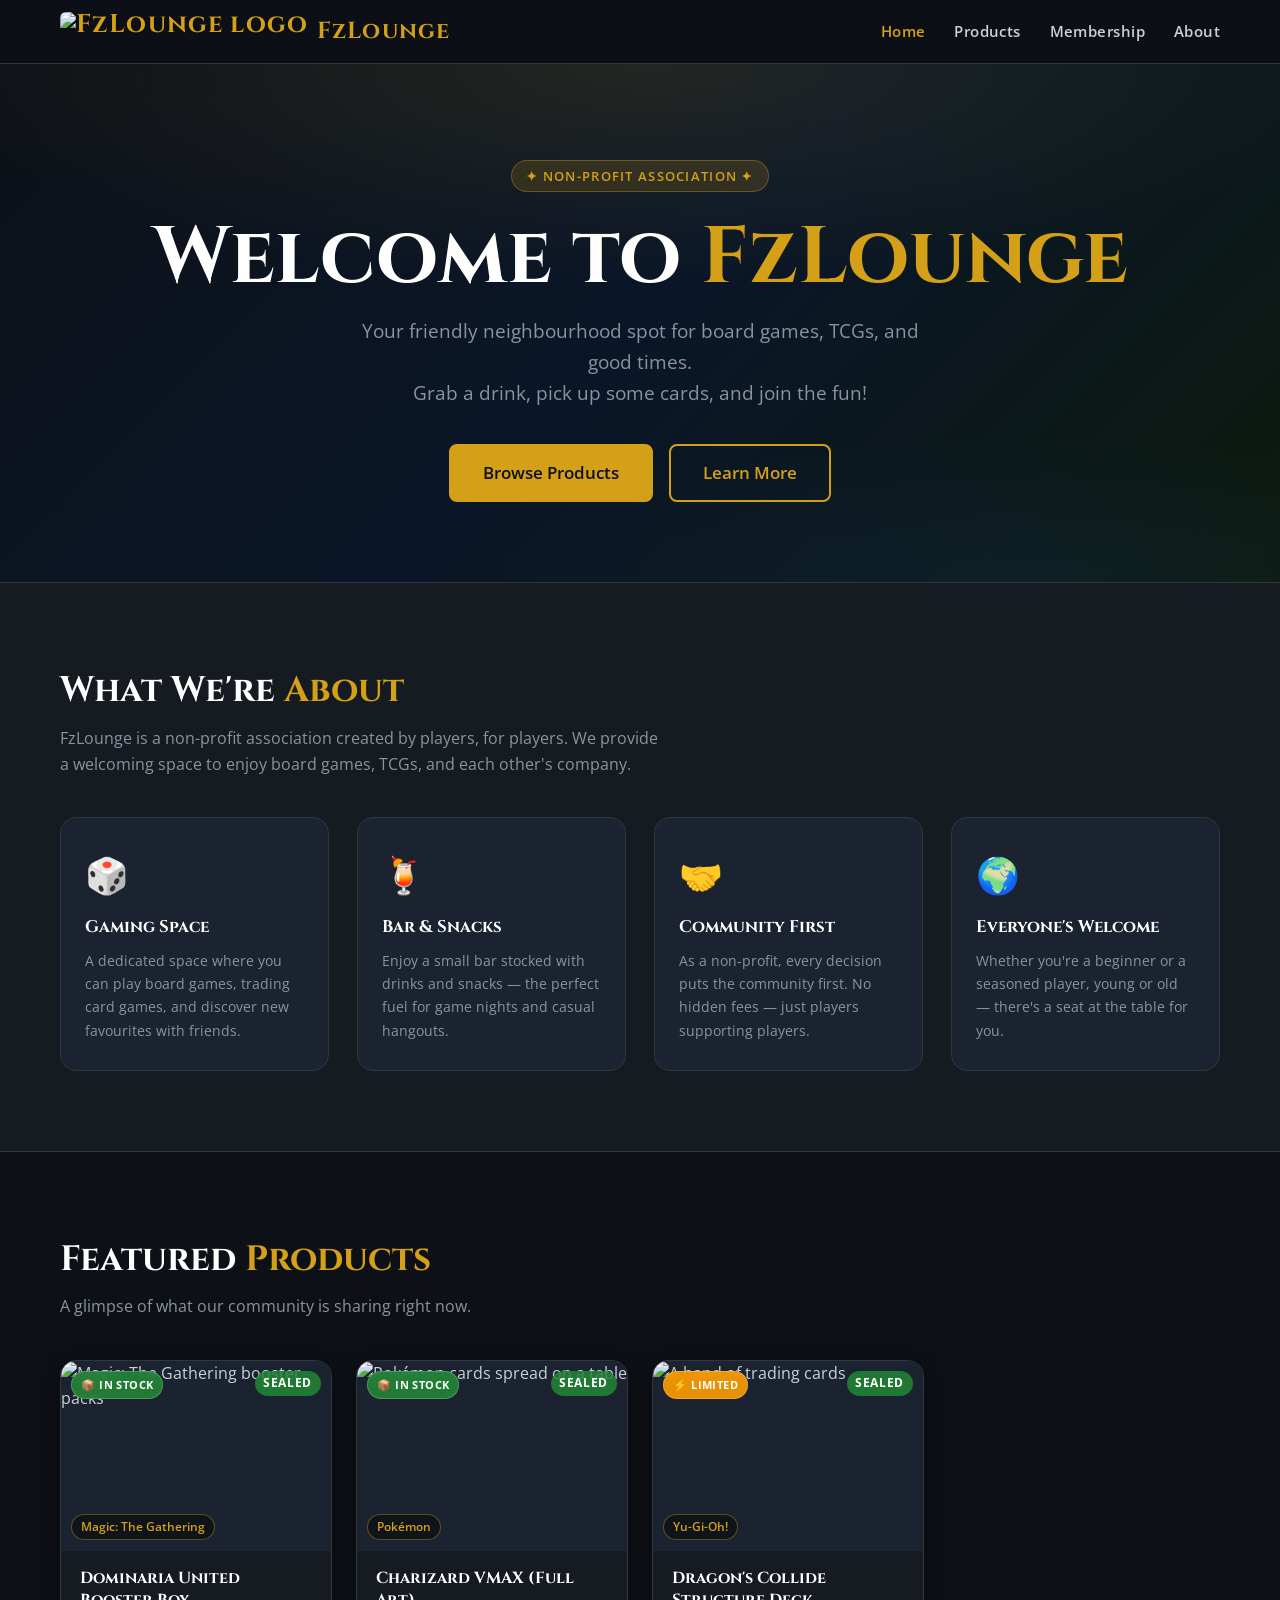
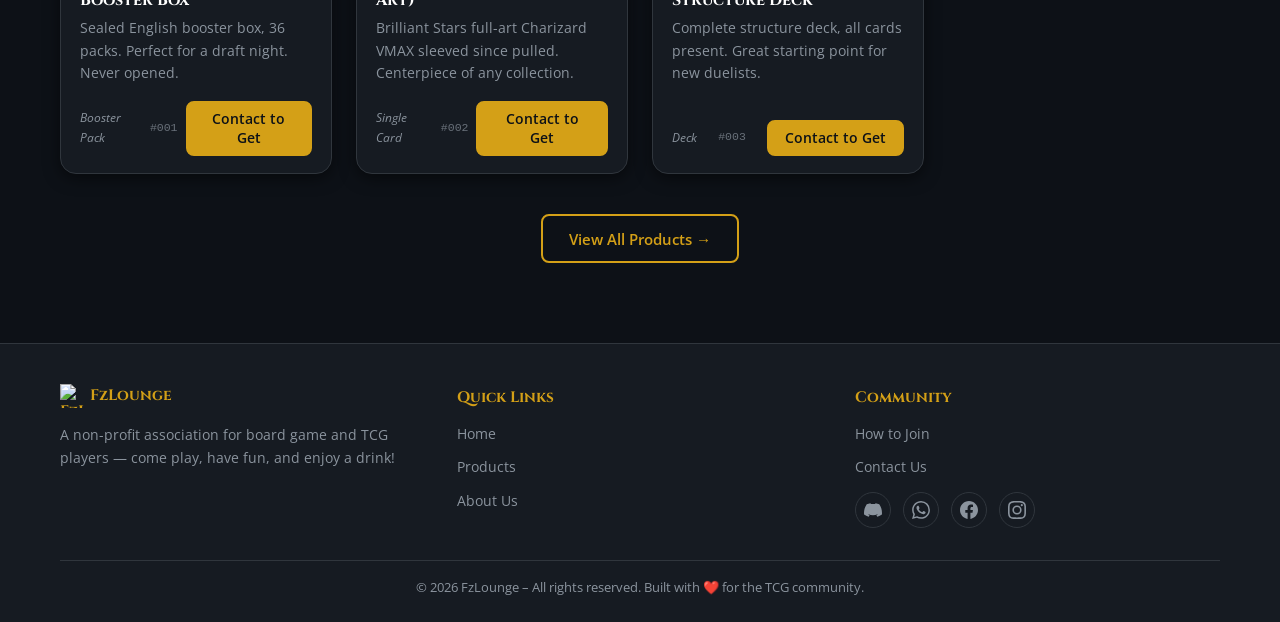
==== index.html @ 56a482b5 "Add membership tiers page and system Created comprehensive tier system with 5 membership levels: - W" ====
<!DOCTYPE html>
<html lang="en">
<head>
  <meta charset="UTF-8" />
  <meta name="viewport" content="width=device-width, initial-scale=1.0" />
  <title>FzLounge – Board Games, TCGs &amp; Good Times</title>
  <meta name="description" content="FzLounge is a non-profit association offering a welcoming space for board games, TCGs, snacks, and drinks. Come play, connect, and have fun!" />

  <!-- Open Graph -->
  <meta property="og:type"        content="website" />
  <meta property="og:url"         content="https://mario-m-silva-alb.github.io/FzLounge.github.io/" />
  <meta property="og:title"       content="FzLounge – Board Games, TCGs &amp; Good Times" />
  <meta property="og:description" content="A non-profit association with a cozy space for board games, TCGs, snacks, and drinks. Come have fun!" />
  <meta property="og:image"       content="https://github.com/user-attachments/assets/5b11f5cf-b048-4a1c-aaf3-fa44133f79e3" />

  <link rel="icon" type="image/gif" href="https://github.com/user-attachments/assets/5b11f5cf-b048-4a1c-aaf3-fa44133f79e3" />
  <link rel="stylesheet" href="css/style.css" />
</head>
<body>

  <!-- ===================== NAV ===================== -->
  <nav class="navbar" role="navigation" aria-label="Main navigation">
    <div class="container">
      <a href="index.html" class="navbar__brand">
        <span class="navbar__brand-icon" aria-hidden="true"><img src="https://github.com/user-attachments/assets/5b11f5cf-b048-4a1c-aaf3-fa44133f79e3" alt="FzLounge logo" /></span>
        FzLounge
      </a>

      <button class="navbar__toggle" id="nav-toggle" aria-controls="nav-links" aria-expanded="false" aria-label="Toggle navigation">
        ☰
      </button>

      <ul class="navbar__links" id="nav-links" role="list">
        <li><a href="index.html" class="active">Home</a></li>
        <li><a href="products.html">Products</a></li>
        <li><a href="tiers.html">Membership</a></li>
        <li><a href="about.html">About</a></li>
      </ul>
    </div>
  </nav>

  <!-- ===================== HERO ===================== -->
  <header class="hero" role="banner">
    <div class="container">
      <div class="hero__badge">✦ Non-Profit Association ✦</div>
      <h1 class="hero__title">Welcome to <span>FzLounge</span></h1>
      <p class="hero__tagline">
        Your friendly neighbourhood spot for board games, TCGs, and good times.<br>
        Grab a drink, pick up some cards, and join the fun!
      </p>
      <div class="hero__cta">
        <a href="products.html" class="btn btn-primary btn-lg">Browse Products</a>
        <a href="about.html" class="btn btn-outline btn-lg">Learn More</a>
      </div>
    </div>
  </header>

  <!-- ===================== MISSION ===================== -->
  <section class="mission" aria-labelledby="mission-heading">
    <div class="container">
      <div class="section-header">
        <h2 class="section-title" id="mission-heading">What We're <span>About</span></h2>
        <p class="section-sub">
          FzLounge is a non-profit association created by players, for players.
          We provide a welcoming space to enjoy board games, TCGs, and each other's company.
        </p>
      </div>

      <div class="mission__grid">
        <div class="mission__card">
          <div class="mission__card-icon" aria-hidden="true">🎲</div>
          <h3>Gaming Space</h3>
          <p>A dedicated space where you can play board games, trading card games, and discover new favourites with friends.</p>
        </div>
        <div class="mission__card">
          <div class="mission__card-icon" aria-hidden="true">🍹</div>
          <h3>Bar &amp; Snacks</h3>
          <p>Enjoy a small bar stocked with drinks and snacks — the perfect fuel for game nights and casual hangouts.</p>
        </div>
        <div class="mission__card">
          <div class="mission__card-icon" aria-hidden="true">🤝</div>
          <h3>Community First</h3>
          <p>As a non-profit, every decision puts the community first. No hidden fees — just players supporting players.</p>
        </div>
        <div class="mission__card">
          <div class="mission__card-icon" aria-hidden="true">🌍</div>
          <h3>Everyone's Welcome</h3>
          <p>Whether you're a beginner or a seasoned player, young or old — there's a seat at the table for you.</p>
        </div>
      </div>
    </div>
  </section>

  <!-- ===================== FEATURED PRODUCTS ===================== -->
  <section class="featured" aria-labelledby="featured-heading">
    <div class="container">
      <div class="section-header">
        <h2 class="section-title" id="featured-heading">Featured <span>Products</span></h2>
        <p class="section-sub">A glimpse of what our community is sharing right now.</p>
      </div>

      <!-- Featured cards rendered dynamically from data/products.json (featured: true) -->
      <div class="products-grid" id="featured-grid">
      </div>

      <div class="text-center mt-2" style="margin-top:2.5rem;">
        <a href="products.html" class="btn btn-outline">View All Products →</a>
      </div>
    </div>
  </section>

  <!-- ===================== FOOTER ===================== -->
  <footer role="contentinfo">
    <div class="container">
      <div class="footer__inner">
        <div class="footer__col">
          <h4><img src="https://github.com/user-attachments/assets/5b11f5cf-b048-4a1c-aaf3-fa44133f79e3" alt="FzLounge logo" width="24" height="24" style="vertical-align:middle" /> FzLounge</h4>
          <p>A non-profit association for board game and TCG players — come play, have fun, and enjoy a drink!</p>
        </div>
        <div class="footer__col">
          <h4>Quick Links</h4>
          <ul>
            <li><a href="index.html">Home</a></li>
            <li><a href="products.html">Products</a></li>
            <li><a href="about.html">About Us</a></li>
          </ul>
        </div>
        <div class="footer__col">
          <h4>Community</h4>
          <ul>
            <li><a href="about.html#join">How to Join</a></li>
            <li><a href="about.html#contact">Contact Us</a></li>
          </ul>
          <div class="footer__social" aria-label="Social media links">
            <a href="https://discord.gg/MTtNkGN" target="_blank" rel="noopener noreferrer" aria-label="Discord">
              <svg xmlns="http://www.w3.org/2000/svg" viewBox="0 0 24 24" fill="currentColor" width="18" height="18" aria-hidden="true"><path d="M20.317 4.37a19.791 19.791 0 0 0-4.885-1.515.074.074 0 0 0-.079.037c-.21.375-.444.864-.608 1.25a18.27 18.27 0 0 0-5.487 0 12.64 12.64 0 0 0-.617-1.25.077.077 0 0 0-.079-.037A19.736 19.736 0 0 0 3.677 4.37a.07.07 0 0 0-.032.027C.533 9.046-.32 13.58.099 18.057c.002.022.015.043.031.056a19.9 19.9 0 0 0 5.993 3.03.077.077 0 0 0 .084-.028 14.09 14.09 0 0 0 1.226-1.994.076.076 0 0 0-.041-.106 13.107 13.107 0 0 1-1.872-.892.077.077 0 0 1-.008-.128 10.2 10.2 0 0 0 .372-.292.074.074 0 0 1 .077-.01c3.928 1.793 8.18 1.793 12.062 0a.074.074 0 0 1 .078.01c.12.098.246.198.373.292a.077.077 0 0 1-.006.127 12.299 12.299 0 0 1-1.873.892.077.077 0 0 0-.041.107c.36.698.772 1.362 1.225 1.993a.076.076 0 0 0 .084.028 19.839 19.839 0 0 0 6.002-3.03.077.077 0 0 0 .032-.054c.5-5.177-.838-9.674-3.549-13.66a.061.061 0 0 0-.031-.03z"/></svg>
            </a>
            <a href="https://chat.whatsapp.com/D0mnF1MreqSGaJyBYi8H9p" target="_blank" rel="noopener noreferrer" aria-label="WhatsApp">
              <svg xmlns="http://www.w3.org/2000/svg" viewBox="0 0 24 24" fill="currentColor" width="18" height="18" aria-hidden="true"><path d="M17.472 14.382c-.297-.149-1.758-.867-2.03-.967-.273-.099-.471-.148-.67.15-.197.297-.767.966-.94 1.164-.173.199-.347.223-.644.075-.297-.15-1.255-.463-2.39-1.475-.883-.788-1.48-1.761-1.653-2.059-.173-.297-.018-.458.13-.606.134-.133.298-.347.446-.52.149-.174.198-.298.298-.497.099-.198.05-.371-.025-.52-.075-.149-.669-1.612-.916-2.207-.242-.579-.487-.5-.669-.51-.173-.008-.371-.01-.57-.01-.198 0-.52.074-.792.372-.272.297-1.04 1.016-1.04 2.479 0 1.462 1.065 2.875 1.213 3.074.149.198 2.096 3.2 5.077 4.487.709.306 1.262.489 1.694.625.712.227 1.36.195 1.871.118.571-.085 1.758-.719 2.006-1.413.248-.694.248-1.289.173-1.413-.074-.124-.272-.198-.57-.347m-5.421 7.403h-.004a9.87 9.87 0 0 1-5.031-1.378l-.361-.214-3.741.982.998-3.648-.235-.374a9.86 9.86 0 0 1-1.51-5.26c.001-5.45 4.436-9.884 9.888-9.884 2.64 0 5.122 1.03 6.988 2.898a9.825 9.825 0 0 1 2.893 6.994c-.003 5.45-4.437 9.884-9.885 9.884m8.413-18.297A11.815 11.815 0 0 0 12.05 0C5.495 0 .16 5.335.157 11.892c0 2.096.547 4.142 1.588 5.945L.057 24l6.305-1.654a11.882 11.882 0 0 0 5.683 1.448h.005c6.554 0 11.89-5.335 11.893-11.893a11.821 11.821 0 0 0-3.48-8.413Z"/></svg>
            </a>
            <a href="https://web.facebook.com/friendzonelounge" target="_blank" rel="noopener noreferrer" aria-label="Facebook">
              <svg xmlns="http://www.w3.org/2000/svg" viewBox="0 0 24 24" fill="currentColor" width="18" height="18" aria-hidden="true"><path d="M24 12.073c0-6.627-5.373-12-12-12s-12 5.373-12 12c0 5.99 4.388 10.954 10.125 11.854v-8.385H7.078v-3.47h3.047V9.43c0-3.007 1.792-4.669 4.533-4.669 1.312 0 2.686.235 2.686.235v2.953H15.83c-1.491 0-1.956.925-1.956 1.874v2.25h3.328l-.532 3.47h-2.796v8.385C19.612 23.027 24 18.062 24 12.073z"/></svg>
            </a>
            <a href="https://www.instagram.com/fzlounge/" target="_blank" rel="noopener noreferrer" aria-label="Instagram">
              <svg xmlns="http://www.w3.org/2000/svg" viewBox="0 0 24 24" fill="currentColor" width="18" height="18" aria-hidden="true"><path d="M12 2.163c3.204 0 3.584.012 4.85.07 3.252.148 4.771 1.691 4.919 4.919.058 1.265.069 1.645.069 4.849 0 3.205-.012 3.584-.069 4.849-.149 3.225-1.664 4.771-4.919 4.919-1.266.058-1.644.07-4.85.07-3.204 0-3.584-.012-4.849-.07-3.26-.149-4.771-1.699-4.919-4.92-.058-1.265-.07-1.644-.07-4.849 0-3.204.013-3.583.07-4.849.149-3.227 1.664-4.771 4.919-4.919 1.266-.057 1.645-.069 4.849-.069zM12 0C8.741 0 8.333.014 7.053.072 2.695.272.273 2.69.073 7.052.014 8.333 0 8.741 0 12c0 3.259.014 3.668.072 4.948.2 4.358 2.618 6.78 6.98 6.98C8.333 23.986 8.741 24 12 24c3.259 0 3.668-.014 4.948-.072 4.354-.2 6.782-2.618 6.979-6.98.059-1.28.073-1.689.073-4.948 0-3.259-.014-3.667-.072-4.947-.196-4.354-2.617-6.78-6.979-6.98C15.668.014 15.259 0 12 0zm0 5.838a6.162 6.162 0 1 0 0 12.324 6.162 6.162 0 0 0 0-12.324zM12 16a4 4 0 1 1 0-8 4 4 0 0 1 0 8zm6.406-11.845a1.44 1.44 0 1 0 0 2.881 1.44 1.44 0 0 0 0-2.881z"/></svg>
            </a>
          </div>
        </div>
      </div>
      <div class="footer__bottom">
        <p>© 2026 FzLounge – All rights reserved. Built with ❤️ for the TCG community.</p>
      </div>
    </div>
  </footer>

  <script src="js/main.js"></script>
</body>
</html>
---- css/style.css ----
/* ============================================================
   FzLounge – Main Stylesheet
   Dark TCG-themed, mobile-first, responsive
   ============================================================ */

/* ---------- Google Fonts import (Cinzel + Open Sans) -------- */
@import url('https://fonts.googleapis.com/css2?family=Cinzel:wght@400;600;700&family=Open+Sans:wght@300;400;600&display=swap');

/* ---------- CSS Custom Properties ---------------------------- */
:root {
  --color-bg:          #0d1117;
  --color-surface:     #161b22;
  --color-surface2:    #1c2330;
  --color-border:      #30363d;
  --color-primary:     #d4a017;   /* gold */
  --color-primary-dk:  #b8860b;
  --color-accent:      #1f6feb;   /* blue accent */
  --color-text:        #c9d1d9;
  --color-text-muted:  #8b949e;
  --color-success:     #238636;
  --color-danger:      #da3633;
  --color-white:       #ffffff;

  --radius-sm:   4px;
  --radius-md:   8px;
  --radius-lg:  16px;

  --shadow-card: 0 4px 16px rgba(0,0,0,.5);

  --font-heading: 'Cinzel', serif;
  --font-body:    'Open Sans', sans-serif;

  --nav-height: 64px;
  --max-width: 1200px;
}

/* ---------- Reset ------------------------------------------- */
*, *::before, *::after { box-sizing: border-box; margin: 0; padding: 0; }
html { scroll-behavior: smooth; }
body {
  background-color: var(--color-bg);
  color: var(--color-text);
  font-family: var(--font-body);
  font-size: 16px;
  line-height: 1.6;
  min-height: 100vh;
  display: flex;
  flex-direction: column;
}
img { max-width: 100%; display: block; }
a { color: var(--color-primary); text-decoration: none; }
a:hover { text-decoration: underline; }
ul { list-style: none; }
button { cursor: pointer; font-family: var(--font-body); }

/* ---------- Utility ----------------------------------------- */
.container {
  width: 100%;
  max-width: var(--max-width);
  margin: 0 auto;
  padding: 0 1.25rem;
}

.sr-only {
  position: absolute; width: 1px; height: 1px;
  padding: 0; margin: -1px; overflow: hidden;
  clip: rect(0,0,0,0); white-space: nowrap; border: 0;
}

.text-center { text-align: center; }
.text-gold   { color: var(--color-primary); }
.mt-1  { margin-top: .5rem; }
.mt-2  { margin-top: 1rem; }
.mb-2  { margin-bottom: 1rem; }
.mb-4  { margin-bottom: 2rem; }

/* ---------- Buttons ----------------------------------------- */
.btn {
  display: inline-block;
  padding: .65rem 1.6rem;
  border-radius: var(--radius-md);
  font-size: .95rem;
  font-weight: 600;
  border: 2px solid transparent;
  transition: background .2s, color .2s, border-color .2s, transform .1s;
  text-decoration: none;
}
.btn:hover { transform: translateY(-2px); text-decoration: none; }
.btn:active { transform: translateY(0); }

.btn-primary {
  background: var(--color-primary);
  color: var(--color-bg);
  border-color: var(--color-primary);
}
.btn-primary:hover { background: var(--color-primary-dk); border-color: var(--color-primary-dk); }

.btn-outline {
  background: transparent;
  color: var(--color-primary);
  border-color: var(--color-primary);
}
.btn-outline:hover { background: var(--color-primary); color: var(--color-bg); }

.btn-sm { padding: .4rem 1rem; font-size: .85rem; }
.btn-lg { padding: .85rem 2rem; font-size: 1.05rem; }

/* ---------- Navigation -------------------------------------- */
.navbar {
  position: sticky;
  top: 0;
  z-index: 100;
  height: var(--nav-height);
  background: rgba(13,17,23,.95);
  backdrop-filter: blur(8px);
  border-bottom: 1px solid var(--color-border);
  display: flex;
  align-items: center;
}

.navbar .container {
  display: flex;
  align-items: center;
  justify-content: space-between;
  height: 100%;
}

.navbar__brand {
  display: flex;
  align-items: center;
  gap: .55rem;
  font-family: var(--font-heading);
  font-size: 1.45rem;
  font-weight: 700;
  color: var(--color-primary);
  letter-spacing: .05em;
  text-decoration: none;
}
.navbar__brand:hover { text-decoration: none; opacity: .9; }
.navbar__brand-icon { font-size: 1.6rem; line-height: 1; }
.navbar__brand-icon img { height: 40px; width: auto; display: block; border-radius: 6px; }

.navbar__links {
  display: flex;
  align-items: center;
  gap: 1.8rem;
}
.navbar__links a {
  color: var(--color-text);
  font-size: .92rem;
  font-weight: 600;
  letter-spacing: .03em;
  transition: color .2s;
}
.navbar__links a:hover,
.navbar__links a.active { color: var(--color-primary); text-decoration: none; }

.navbar__toggle {
  display: none;
  background: none;
  border: none;
  color: var(--color-text);
  font-size: 1.6rem;
  padding: .2rem .4rem;
}

/* Mobile nav */
@media (max-width: 680px) {
  .navbar__toggle { display: block; }
  .navbar__links {
    display: none;
    flex-direction: column;
    position: absolute;
    top: var(--nav-height);
    left: 0; right: 0;
    background: var(--color-surface);
    border-bottom: 1px solid var(--color-border);
    padding: 1rem 1.25rem 1.5rem;
    gap: 1rem;
    align-items: flex-start;
  }
  .navbar__links.open { display: flex; }
}

/* ---------- Footer ------------------------------------------ */
footer {
  background: var(--color-surface);
  border-top: 1px solid var(--color-border);
  padding: 2.5rem 0 1.5rem;
  margin-top: auto;
}

.footer__inner {
  display: grid;
  grid-template-columns: repeat(auto-fit, minmax(200px, 1fr));
  gap: 2rem;
  margin-bottom: 2rem;
}

.footer__col h4 {
  display: inline-flex;
  align-items: center;
  gap: .4rem;
  font-family: var(--font-heading);
  font-size: 1rem;
  color: var(--color-primary);
  margin-bottom: .75rem;
}

.footer__col p,
.footer__col li {
  font-size: .88rem;
  color: var(--color-text-muted);
  margin-bottom: .3rem;
}

.footer__col a {
  color: var(--color-text-muted);
  transition: color .2s;
}
.footer__col a:hover { color: var(--color-primary); }

.footer__social {
  display: flex;
  gap: .75rem;
  margin-top: .5rem;
}
.footer__social a {
  display: inline-flex;
  align-items: center;
  justify-content: center;
  width: 36px; height: 36px;
  border-radius: 50%;
  border: 1px solid var(--color-border);
  color: var(--color-text-muted);
  transition: border-color .2s, color .2s;
}
.footer__social a svg { display: block; }
.footer__social a:hover { border-color: var(--color-primary); color: var(--color-primary); }

.footer__bottom {
  border-top: 1px solid var(--color-border);
  padding-top: 1rem;
  font-size: .82rem;
  color: var(--color-text-muted);
  text-align: center;
}

/* ---------- Section titles ---------------------------------- */
.section-title {
  font-family: var(--font-heading);
  font-size: clamp(1.5rem, 3vw, 2.2rem);
  color: var(--color-white);
  margin-bottom: .4rem;
}
.section-title span { color: var(--color-primary); }

.section-sub {
  color: var(--color-text-muted);
  font-size: 1rem;
  max-width: 600px;
}

.section-header {
  margin-bottom: 2.5rem;
}

/* ---------- Hero -------------------------------------------- */
.hero {
  position: relative;
  overflow: hidden;
  padding: 6rem 0 5rem;
  background: linear-gradient(135deg, #0d1117 0%, #0a1628 50%, #0d1a0d 100%);
  text-align: center;
}

.hero::before {
  content: '';
  position: absolute;
  inset: 0;
  background:
    radial-gradient(ellipse 80% 60% at 50% 0%, rgba(212,160,23,.12) 0%, transparent 70%),
    radial-gradient(ellipse 60% 40% at 80% 100%, rgba(31,111,235,.08) 0%, transparent 70%);
  pointer-events: none;
}

.hero__badge {
  display: inline-block;
  background: rgba(212,160,23,.15);
  border: 1px solid rgba(212,160,23,.35);
  color: var(--color-primary);
  font-size: .8rem;
  font-weight: 600;
  letter-spacing: .1em;
  text-transform: uppercase;
  padding: .3rem .9rem;
  border-radius: 999px;
  margin-bottom: 1.25rem;
}

.hero__title {
  font-family: var(--font-heading);
  font-size: clamp(2.6rem, 7vw, 5rem);
  font-weight: 700;
  color: var(--color-white);
  line-height: 1.15;
  margin-bottom: .75rem;
}
.hero__title span { color: var(--color-primary); }

.hero__tagline {
  font-size: clamp(1rem, 2.5vw, 1.2rem);
  color: var(--color-text-muted);
  max-width: 580px;
  margin: 0 auto 2.25rem;
}

.hero__cta {
  display: flex;
  justify-content: center;
  gap: 1rem;
  flex-wrap: wrap;
}

/* decorative cards behind hero */
.hero__deco {
  position: absolute;
  bottom: -20px;
  width: 160px;
  opacity: .06;
  pointer-events: none;
}
.hero__deco--left  { left:  5%; transform: rotate(-15deg); }
.hero__deco--right { right: 5%; transform: rotate(15deg); }

/* ---------- Mission Section --------------------------------- */
.mission {
  padding: 5rem 0;
  background: var(--color-surface);
  border-top: 1px solid var(--color-border);
  border-bottom: 1px solid var(--color-border);
}

.mission__grid {
  display: grid;
  grid-template-columns: repeat(auto-fit, minmax(230px, 1fr));
  gap: 1.75rem;
  margin-top: 2.5rem;
}

.mission__card {
  background: var(--color-surface2);
  border: 1px solid var(--color-border);
  border-radius: var(--radius-lg);
  padding: 1.75rem 1.5rem;
  transition: border-color .2s, transform .2s;
}
.mission__card:hover { border-color: var(--color-primary); transform: translateY(-4px); }

.mission__card-icon {
  font-size: 2.2rem;
  margin-bottom: .75rem;
}

.mission__card h3 {
  font-family: var(--font-heading);
  font-size: 1.05rem;
  color: var(--color-white);
  margin-bottom: .5rem;
}

.mission__card p {
  font-size: .9rem;
  color: var(--color-text-muted);
}

/* ---------- Featured Products Section ----------------------- */
.featured {
  padding: 5rem 0;
}

/* ---------- Product Cards ----------------------------------- */
.products-grid {
  display: grid;
  grid-template-columns: repeat(auto-fill, minmax(270px, 1fr));
  gap: 1.5rem;
}

.product-card {
  background: var(--color-surface);
  border: 1px solid var(--color-border);
  border-radius: var(--radius-lg);
  overflow: hidden;
  display: flex;
  flex-direction: column;
  transition: border-color .25s, transform .25s, box-shadow .25s;
  box-shadow: var(--shadow-card);
}
.product-card:hover {
  border-color: var(--color-primary);
  transform: translateY(-5px);
  box-shadow: 0 8px 28px rgba(212,160,23,.18);
}

.product-card__img-wrap {
  position: relative;
  height: 190px;
  background: var(--color-surface2);
  overflow: hidden;
}

.product-card__img-wrap img {
  width: 100%; height: 100%;
  object-fit: cover;
  transition: transform .4s;
}
.product-card:hover .product-card__img-wrap img { transform: scale(1.05); }

.product-card__badge {
  position: absolute;
  top: .65rem;
  right: .65rem;
  font-size: .72rem;
  font-weight: 700;
  letter-spacing: .05em;
  text-transform: uppercase;
  padding: .2rem .55rem;
  border-radius: 999px;
}
.badge-sealed { background: rgba(35,134,54,.85); color: #fff; }

.product-card__game-tag {
  position: absolute;
  bottom: .65rem;
  left: .65rem;
  font-size: .72rem;
  font-weight: 600;
  background: rgba(13,17,23,.8);
  color: var(--color-primary);
  border: 1px solid rgba(212,160,23,.4);
  padding: .18rem .55rem;
  border-radius: 999px;
}

.product-card__body {
  padding: 1.1rem 1.2rem;
  flex: 1;
  display: flex;
  flex-direction: column;
}

.product-card__title {
  font-family: var(--font-heading);
  font-size: 1rem;
  color: var(--color-white);
  margin-bottom: .35rem;
  line-height: 1.35;
}

.product-card__desc {
  font-size: .88rem;
  color: var(--color-text-muted);
  flex: 1;
  margin-bottom: 1rem;
}

.product-card__footer {
  display: flex;
  align-items: center;
  justify-content: space-between;
  gap: .5rem;
}

.product-card__category {
  font-size: .78rem;
  color: var(--color-text-muted);
  font-style: italic;
}

.product-card__id {
  font-size: .72rem;
  color: var(--color-text-muted);
  font-family: 'Courier New', monospace;
  opacity: 0.7;
}

/* Status and NEW badges container */
.product-card__badges {
  position: absolute;
  top: .65rem;
  left: .65rem;
  display: flex;
  flex-direction: column;
  gap: .35rem;
  align-items: flex-start;
}

.badge-status {
  font-size: .7rem;
  font-weight: 700;
  letter-spacing: .04em;
  text-transform: uppercase;
  padding: .25rem .55rem;
  border-radius: 999px;
  display: inline-flex;
  align-items: center;
  gap: .3rem;
  backdrop-filter: blur(4px);
}

.badge-status-presale {
  background: rgba(218, 54, 51, 0.9);
  color: #fff;
  border: 1px solid rgba(255, 255, 255, 0.2);
}

.badge-status-available {
  background: rgba(35, 134, 54, 0.9);
  color: #fff;
  border: 1px solid rgba(255, 255, 255, 0.2);
}

.badge-status-limited {
  background: rgba(255, 158, 0, 0.9);
  color: #fff;
  border: 1px solid rgba(255, 255, 255, 0.2);
}

.badge-status-sold {
  background: rgba(139, 148, 158, 0.9);
  color: #fff;
  border: 1px solid rgba(255, 255, 255, 0.2);
}

.badge-new {
  font-size: .7rem;
  font-weight: 700;
  letter-spacing: .04em;
  text-transform: uppercase;
  padding: .25rem .55rem;
  border-radius: 999px;
  background: linear-gradient(135deg, rgba(212,160,23,.95), rgba(184,134,11,.95));
  color: #fff;
  border: 1px solid rgba(255, 255, 255, 0.3);
  backdrop-filter: blur(4px);
  animation: subtle-pulse 2s ease-in-out infinite;
}

@keyframes subtle-pulse {
  0%, 100% { transform: scale(1); }
  50% { transform: scale(1.05); }
}

/* Enhanced hover effect for cards */
.product-card:hover .product-card__img-wrap::after {
  content: '';
  position: absolute;
  top: 0;
  left: 0;
  right: 0;
  bottom: 0;
  background: rgba(0, 0, 0, 0.3);
  display: flex;
  align-items: center;
  justify-content: center;
  opacity: 0;
  transition: opacity .3s;
}

.product-card:hover .product-card__img-wrap::after {
  opacity: 1;
}

/* ---------- Products Page ----------------------------------- */
.page-hero {
  padding: 3.5rem 0 2.5rem;
  background: linear-gradient(180deg, #0a1628 0%, var(--color-bg) 100%);
  border-bottom: 1px solid var(--color-border);
}

.page-hero .section-title { margin-bottom: .5rem; }

/* Search bar */
.search-bar {
  background: var(--color-surface);
  border: 1px solid var(--color-border);
  border-radius: var(--radius-lg);
  padding: 1.25rem 1.5rem;
  margin-bottom: 1.5rem;
}

.search-input-wrapper {
  position: relative;
  display: flex;
  align-items: center;
  max-width: 600px;
  margin: 0 auto;
}

.search-icon {
  position: absolute;
  left: 1rem;
  width: 20px;
  height: 20px;
  color: var(--color-text-muted);
  pointer-events: none;
  z-index: 1;
}

.search-bar input[type="search"] {
  width: 100%;
  background: var(--color-surface2);
  border: 2px solid var(--color-border);
  border-radius: var(--radius-md);
  color: var(--color-text);
  padding: .75rem 3rem .75rem 3rem;
  font-family: var(--font-body);
  font-size: .95rem;
  transition: border-color .2s, box-shadow .2s;
}

.search-bar input[type="search"]:focus {
  outline: none;
  border-color: var(--color-primary);
  box-shadow: 0 0 0 3px rgba(212, 160, 23, 0.1);
}

.search-bar input[type="search"]::placeholder {
  color: var(--color-text-muted);
}

/* Remove default search input clear button in WebKit browsers */
.search-bar input[type="search"]::-webkit-search-cancel-button {
  -webkit-appearance: none;
  appearance: none;
}

.search-clear {
  position: absolute;
  right: 1rem;
  width: 28px;
  height: 28px;
  display: flex;
  align-items: center;
  justify-content: center;
  background: transparent;
  border: none;
  border-radius: 50%;
  color: var(--color-text-muted);
  cursor: pointer;
  transition: background .2s, color .2s;
  padding: 0;
}

.search-clear:hover {
  background: var(--color-surface2);
  color: var(--color-text);
}

.search-clear svg {
  width: 16px;
  height: 16px;
}

/* Filter bar */
.filter-bar {
  background: var(--color-surface);
  border: 1px solid var(--color-border);
  border-radius: var(--radius-lg);
  padding: 1.25rem 1.5rem;
  display: flex;
  flex-wrap: wrap;
  align-items: flex-end;
  gap: 1rem;
  margin-bottom: 2.5rem;
}

.filter-group {
  display: flex;
  flex-direction: column;
  gap: .35rem;
  min-width: 160px;
}

.filter-group label {
  font-size: .82rem;
  font-weight: 600;
  color: var(--color-text-muted);
  text-transform: uppercase;
  letter-spacing: .06em;
}

.filter-group select {
  background: var(--color-surface2);
  border: 1px solid var(--color-border);
  border-radius: var(--radius-md);
  color: var(--color-text);
  padding: .5rem .75rem;
  font-family: var(--font-body);
  font-size: .92rem;
  appearance: none;
  background-image: url("data:image/svg+xml,%3Csvg xmlns='http://www.w3.org/2000/svg' width='12' height='8' viewBox='0 0 12 8'%3E%3Cpath d='M1 1l5 5 5-5' stroke='%238b949e' stroke-width='1.5' fill='none' stroke-linecap='round'/%3E%3C/svg%3E");
  background-repeat: no-repeat;
  background-position: right .75rem center;
  padding-right: 2.2rem;
  cursor: pointer;
  transition: border-color .2s;
}
.filter-group select:focus {
  outline: none;
  border-color: var(--color-primary);
}

.filter-reset {
  background: none;
  border: 1px solid var(--color-border);
  color: var(--color-text-muted);
  border-radius: var(--radius-md);
  padding: .5rem 1rem;
  font-size: .88rem;
  transition: border-color .2s, color .2s;
  align-self: flex-end;
}
.filter-reset:hover { border-color: var(--color-primary); color: var(--color-primary); }

#products-count {
  margin-left: auto;
  align-self: flex-end;
  font-size: .88rem;
  color: var(--color-text-muted);
  white-space: nowrap;
}

.no-results {
  grid-column: 1 / -1;
  text-align: center;
  padding: 3rem 1rem;
  color: var(--color-text-muted);
}
.no-results .icon { font-size: 3rem; margin-bottom: .75rem; }

/* ---------- Share / Form Page ------------------------------ */
.form-page { padding: 4rem 0; }

.form-card {
  background: var(--color-surface);
  border: 1px solid var(--color-border);
  border-radius: var(--radius-lg);
  padding: 2.5rem;
  max-width: 680px;
  margin: 0 auto;
  box-shadow: var(--shadow-card);
}

.form-card h2 {
  font-family: var(--font-heading);
  font-size: 1.55rem;
  color: var(--color-white);
  margin-bottom: .35rem;
}
.form-card .form-subtitle {
  color: var(--color-text-muted);
  font-size: .92rem;
  margin-bottom: 2rem;
  border-bottom: 1px solid var(--color-border);
  padding-bottom: 1.25rem;
}

.form-row {
  display: grid;
  grid-template-columns: 1fr 1fr;
  gap: 1.25rem;
}

@media (max-width: 520px) {
  .form-row { grid-template-columns: 1fr; }
}

.form-group {
  display: flex;
  flex-direction: column;
  gap: .38rem;
  margin-bottom: 1.25rem;
}

.form-group label {
  font-size: .88rem;
  font-weight: 600;
  color: var(--color-text);
}

.form-group .required-star { color: var(--color-primary); margin-left: 2px; }

.form-group input,
.form-group select,
.form-group textarea {
  background: var(--color-surface2);
  border: 1px solid var(--color-border);
  border-radius: var(--radius-md);
  color: var(--color-text);
  font-family: var(--font-body);
  font-size: .95rem;
  padding: .6rem .9rem;
  transition: border-color .2s, box-shadow .2s;
  width: 100%;
}
.form-group input::placeholder,
.form-group textarea::placeholder { color: var(--color-text-muted); }

.form-group input:focus,
.form-group select:focus,
.form-group textarea:focus {
  outline: none;
  border-color: var(--color-primary);
  box-shadow: 0 0 0 3px rgba(212,160,23,.15);
}

.form-group select {
  appearance: none;
  background-image: url("data:image/svg+xml,%3Csvg xmlns='http://www.w3.org/2000/svg' width='12' height='8' viewBox='0 0 12 8'%3E%3Cpath d='M1 1l5 5 5-5' stroke='%238b949e' stroke-width='1.5' fill='none' stroke-linecap='round'/%3E%3C/svg%3E");
  background-repeat: no-repeat;
  background-position: right .9rem center;
  padding-right: 2.5rem;
  cursor: pointer;
}

.form-group textarea { resize: vertical; min-height: 110px; }

.field-error {
  font-size: .82rem;
  color: var(--color-danger);
  display: none;
}
.form-group.has-error input,
.form-group.has-error select,
.form-group.has-error textarea {
  border-color: var(--color-danger);
  box-shadow: 0 0 0 3px rgba(218,54,51,.12);
}
.form-group.has-error .field-error { display: block; }

.form-note {
  font-size: .82rem;
  color: var(--color-text-muted);
  margin-bottom: 1.5rem;
}

.form-submit { width: 100%; }

/* Thank-you */
.thankyou-box {
  display: none;
  text-align: center;
  padding: 2.5rem 1rem;
}
.thankyou-box.visible { display: block; }
.thankyou-box .icon-big { font-size: 3.5rem; margin-bottom: 1rem; }
.thankyou-box h3 {
  font-family: var(--font-heading);
  font-size: 1.6rem;
  color: var(--color-white);
  margin-bottom: .5rem;
}
.thankyou-box p { color: var(--color-text-muted); margin-bottom: 1.5rem; }

/* ---------- About Page -------------------------------------- */
.about-section { padding: 5rem 0; }
.about-section + .about-section {
  border-top: 1px solid var(--color-border);
}

.about-hero-text {
  max-width: 700px;
}
.about-hero-text p {
  color: var(--color-text-muted);
  font-size: 1.05rem;
  line-height: 1.8;
  margin-top: 1rem;
}

.values-grid {
  display: grid;
  grid-template-columns: repeat(auto-fit, minmax(220px, 1fr));
  gap: 1.5rem;
  margin-top: 2rem;
}

.value-card {
  background: var(--color-surface);
  border: 1px solid var(--color-border);
  border-radius: var(--radius-lg);
  padding: 1.75rem 1.5rem;
  transition: border-color .2s;
}
.value-card:hover { border-color: var(--color-primary); }
.value-card .icon { font-size: 2rem; margin-bottom: .75rem; }
.value-card h3 {
  font-family: var(--font-heading);
  color: var(--color-white);
  font-size: .98rem;
  margin-bottom: .4rem;
}
.value-card p { font-size: .88rem; color: var(--color-text-muted); }

.join-steps {
  counter-reset: steps;
  display: grid;
  grid-template-columns: repeat(auto-fit, minmax(220px, 1fr));
  gap: 1.5rem;
  margin-top: 2rem;
}

.join-step {
  background: var(--color-surface);
  border: 1px solid var(--color-border);
  border-radius: var(--radius-lg);
  padding: 1.5rem;
  position: relative;
  transition: border-color .2s;
}
.join-step:hover { border-color: var(--color-primary); }

.join-step__num {
  display: inline-flex;
  align-items: center;
  justify-content: center;
  width: 38px; height: 38px;
  border-radius: 50%;
  background: var(--color-primary);
  color: var(--color-bg);
  font-family: var(--font-heading);
  font-weight: 700;
  font-size: 1rem;
  margin-bottom: .75rem;
}
.join-step h3 {
  font-family: var(--font-heading);
  color: var(--color-white);
  font-size: .95rem;
  margin-bottom: .4rem;
}
.join-step p { font-size: .88rem; color: var(--color-text-muted); }

.contact-grid {
  display: grid;
  grid-template-columns: repeat(auto-fit, minmax(220px, 1fr));
  gap: 1.5rem;
  margin-top: 2rem;
}

.contact-card {
  background: var(--color-surface);
  border: 1px solid var(--color-border);
  border-radius: var(--radius-lg);
  padding: 1.75rem 1.5rem;
  text-align: center;
  transition: border-color .2s;
}
.contact-card:hover { border-color: var(--color-primary); }
.contact-card .icon { font-size: 2rem; margin-bottom: .75rem; color: var(--color-primary); }
.contact-card h3 {
  font-family: var(--font-heading);
  color: var(--color-white);
  font-size: .95rem;
  margin-bottom: .4rem;
}
.contact-card p, .contact-card a {
  font-size: .88rem;
  color: var(--color-text-muted);
}

/* ---------- Misc -------------------------------------------- */
.divider {
  border: none;
  border-top: 1px solid var(--color-border);
  margin: 3rem 0;
}

/* Page transitions / hidden class */
.hidden { display: none !important; }

/* ============================================================
   CONTACT MODAL
   ============================================================ */
.modal-overlay {
  position: fixed;
  inset: 0;
  background: rgba(0,0,0,.7);
  display: flex;
  align-items: center;
  justify-content: center;
  z-index: 1000;
  padding: 1rem;
}
.modal {
  background: var(--color-surface);
  border: 1px solid var(--color-border);
  border-radius: var(--radius-lg);
  padding: 2rem 2.4rem 2.4rem;
  max-width: 440px;
  width: 100%;
  position: relative;
  box-shadow: 0 8px 32px rgba(0,0,0,.5);
}
.modal-close {
  position: absolute;
  top: .9rem;
  right: 1rem;
  background: transparent;
  border: none;
  color: var(--color-text-muted);
  font-size: 1.2rem;
  cursor: pointer;
  line-height: 1;
  padding: .25rem .5rem;
  border-radius: var(--radius);
  transition: color .2s;
}
.modal-close:hover { color: var(--color-white); }
.modal-title {
  font-family: var(--font-heading);
  font-size: 1.3rem;
  color: var(--color-white);
  margin-bottom: .6rem;
}
.modal-desc {
  font-size: .9rem;
  color: var(--color-text-muted);
  margin-bottom: 1.6rem;
  line-height: 1.6;
}
.modal-desc strong { color: var(--color-primary); }
.modal-channels {
  display: flex;
  gap: 1rem;
  flex-wrap: wrap;
}
.modal-channel-btn {
  flex: 1 1 120px;
  text-align: center;
  text-decoration: none;
}

/* ============================================================
   PHASE 2: ACTIVE FILTER CHIPS
   ============================================================ */
.active-filters {
  display: flex;
  align-items: center;
  gap: 1rem;
  flex-wrap: wrap;
  background: var(--color-surface);
  border: 1px solid var(--color-border);
  border-radius: var(--radius-lg);
  padding: 1rem 1.5rem;
  margin-bottom: 2rem;
}

.active-filters__label {
  font-size: .82rem;
  font-weight: 600;
  color: var(--color-text-muted);
  text-transform: uppercase;
  letter-spacing: .06em;
}

.filter-chips {
  display: flex;
  flex-wrap: wrap;
  gap: .5rem;
  flex: 1;
}

.filter-chip {
  display: inline-flex;
  align-items: center;
  gap: .4rem;
  background: var(--color-surface2);
  border: 1px solid var(--color-primary);
  color: var(--color-primary);
  border-radius: 999px;
  padding: .35rem .75rem;
  font-size: .82rem;
  font-weight: 600;
  cursor: pointer;
  transition: all .2s;
}

.filter-chip:hover {
  background: rgba(212, 160, 23, 0.1);
  transform: translateY(-1px);
}

.filter-chip svg {
  width: 14px;
  height: 14px;
  stroke-width: 2.5;
}

/* ============================================================
   PHASE 2: PRODUCT DETAIL MODAL
   ============================================================ */
.product-detail-modal {
  background: rgba(0, 0, 0, 0.85);
  backdrop-filter: blur(4px);
}

.product-detail-modal .modal-content {
  background: var(--color-surface);
  border: 1px solid var(--color-border);
  border-radius: var(--radius-lg);
  max-width: 900px;
  width: 100%;
  max-height: 90vh;
  overflow-y: auto;
  position: relative;
  box-shadow: 0 12px 48px rgba(0, 0, 0, 0.7);
  padding: 2rem;
}

.product-detail-modal .modal-close {
  position: absolute;
  top: 1.5rem;
  right: 1.5rem;
  width: 36px;
  height: 36px;
  display: flex;
  align-items: center;
  justify-content: center;
  background: var(--color-surface2);
  border: 1px solid var(--color-border);
  border-radius: 50%;
  color: var(--color-text-muted);
  cursor: pointer;
  transition: all .2s;
  z-index: 10;
}

.product-detail-modal .modal-close:hover {
  background: var(--color-primary);
  color: var(--color-bg);
  border-color: var(--color-primary);
}

.product-detail-modal .modal-close svg {
  width: 18px;
  height: 18px;
}

.modal-nav {
  position: absolute;
  top: 50%;
  left: 0;
  right: 0;
  transform: translateY(-50%);
  display: flex;
  justify-content: space-between;
  pointer-events: none;
  z-index: 5;
  padding: 0 1rem;
}

.modal-nav-btn {
  width: 44px;
  height: 44px;
  display: flex;
  align-items: center;
  justify-content: center;
  background: var(--color-surface);
  border: 1px solid var(--color-border);
  border-radius: 50%;
  color: var(--color-text);
  cursor: pointer;
  transition: all .2s;
  pointer-events: all;
}

.modal-nav-btn:hover:not(:disabled) {
  background: var(--color-primary);
  color: var(--color-bg);
  border-color: var(--color-primary);
  transform: scale(1.1);
}

.modal-nav-btn:disabled {
  opacity: 0.3;
  cursor: not-allowed;
}

.modal-nav-btn svg {
  width: 20px;
  height: 20px;
}

.modal-body {
  position: relative;
  z-index: 1;
}

.modal-product-detail {
  display: grid;
  grid-template-columns: 1fr 1.5fr;
  gap: 2.5rem;
  margin-bottom: 2.5rem;
}

.modal-product-image {
  position: relative;
  background: var(--color-surface2);
  border-radius: var(--radius-lg);
  overflow: hidden;
  aspect-ratio: 1;
}

.modal-product-image img {
  width: 100%;
  height: 100%;
  object-fit: cover;
}

.modal-product-image .modal-badge {
  position: absolute;
  top: 1rem;
  left: 1rem;
}

.modal-product-info h2 {
  font-family: var(--font-heading);
  font-size: 1.8rem;
  color: var(--color-white);
  margin-bottom: .75rem;
  line-height: 1.3;
}

.modal-product-meta {
  display: flex;
  align-items: center;
  gap: .75rem;
  margin-bottom: 1.25rem;
}

.modal-product-meta .product-id {
  font-size: .85rem;
  color: var(--color-text-muted);
  font-family: 'Courier New', monospace;
}

.modal-product-description {
  font-size: 1rem;
  line-height: 1.7;
  color: var(--color-text);
  margin-bottom: 2rem;
}

.modal-product-specs {
  background: var(--color-surface2);
  border: 1px solid var(--color-border);
  border-radius: var(--radius-md);
  padding: 1.5rem;
  margin-bottom: 2rem;
}

.modal-product-specs h3 {
  font-family: var(--font-heading);
  font-size: 1.1rem;
  color: var(--color-white);
  margin-bottom: 1rem;
}

.spec-item {
  display: flex;
  align-items: center;
  justify-content: space-between;
  padding: .6rem 0;
  border-bottom: 1px solid var(--color-border);
}

.spec-item:last-child {
  border-bottom: none;
}

.spec-label {
  font-size: .9rem;
  color: var(--color-text-muted);
  font-weight: 600;
}

.spec-value {
  font-size: .9rem;
  color: var(--color-text);
}

.modal-product-actions {
  display: flex;
  gap: 1rem;
  flex-wrap: wrap;
}

.btn-share {
  display: inline-flex;
  align-items: center;
  gap: .5rem;
}

/* Related Products */
.modal-related {
  padding-top: 2rem;
  border-top: 1px solid var(--color-border);
}

.modal-related h3 {
  font-family: var(--font-heading);
  font-size: 1.3rem;
  color: var(--color-white);
  margin-bottom: 1.25rem;
}

.related-products-grid {
  display: grid;
  grid-template-columns: repeat(auto-fill, minmax(180px, 1fr));
  gap: 1rem;
}

.related-product {
  background: var(--color-surface2);
  border: 1px solid var(--color-border);
  border-radius: var(--radius-md);
  overflow: hidden;
  transition: all .2s;
  cursor: pointer;
}

.related-product:hover {
  border-color: var(--color-primary);
  transform: translateY(-3px);
  box-shadow: 0 4px 16px rgba(212, 160, 23, 0.15);
}

.related-product img {
  width: 100%;
  aspect-ratio: 1;
  object-fit: cover;
}

.related-product__info {
  padding: .75rem;
}

.related-product__info h4 {
  font-size: .85rem;
  color: var(--color-white);
  margin-bottom: .3rem;
  line-height: 1.3;
  display: -webkit-box;
  -webkit-line-clamp: 2;
  -webkit-box-orient: vertical;
  overflow: hidden;
}

.related-product__game {
  font-size: .72rem;
  color: var(--color-text-muted);
}

/* Mobile Responsive */
@media (max-width: 768px) {
  .product-detail-modal .modal-content {
    padding: 1.5rem 1rem;
    max-height: 95vh;
  }
  
  .modal-product-detail {
    grid-template-columns: 1fr;
    gap: 1.5rem;
  }
  
  .modal-nav {
    padding: 0 .5rem;
  }
  
  .modal-nav-btn {
    width: 36px;
    height: 36px;
  }
  
  .related-products-grid {
    grid-template-columns: repeat(auto-fill, minmax(140px, 1fr));
  }
  
  .modal-product-actions {
    flex-direction: column;
  }
  
  .modal-product-actions .btn {
    width: 100%;
    justify-content: center;
  }
}

/* ============================================================
   TIERS PAGE
   ============================================================ */

/* Hero variant for smaller pages */
.hero--small {
  padding: 4rem 0 3rem;
}

/* Tier-specific colors */
:root {
  --tier-wood: #8B4513;
  --tier-bronze: #CD7F32;
  --tier-silver: #C0C0C0;
  --tier-gold: #FFD700;
  --tier-platinum: #E5E4E2;
}

/* Tiers Overview Section */
.tiers-overview {
  padding: 4rem 0;
  background: var(--color-surface);
  border-top: 1px solid var(--color-border);
}

.tiers-grid {
  display: grid;
  grid-template-columns: repeat(auto-fit, minmax(280px, 1fr));
  gap: 2rem;
  margin-top: 2.5rem;
}

/* Tier Cards */
.tier-card {
  background: var(--color-surface2);
  border: 2px solid var(--color-border);
  border-radius: var(--radius-lg);
  overflow: hidden;
  display: flex;
  flex-direction: column;
  transition: all .3s;
  position: relative;
}

.tier-card:hover {
  transform: translateY(-8px);
  box-shadow: 0 12px 32px rgba(0, 0, 0, 0.4);
}

.tier-card--wood:hover { border-color: var(--tier-wood); }
.tier-card--bronze:hover { border-color: var(--tier-bronze); }
.tier-card--silver:hover { border-color: var(--tier-silver); }
.tier-card--gold:hover { border-color: var(--tier-gold); }
.tier-card--platinum:hover { border-color: var(--tier-platinum); }

.tier-card--popular {
  border-color: var(--color-primary);
  box-shadow: 0 8px 24px rgba(212, 160, 23, 0.2);
}

.tier-card__badge {
  position: absolute;
  top: -1px;
  right: 20px;
  background: var(--color-primary);
  color: var(--color-bg);
  font-size: .7rem;
  font-weight: 700;
  text-transform: uppercase;
  letter-spacing: .08em;
  padding: .4rem 1rem;
  border-radius: 0 0 var(--radius-md) var(--radius-md);
  box-shadow: 0 4px 8px rgba(0, 0, 0, 0.2);
}

.tier-card__header {
  padding: 2rem 1.5rem;
  text-align: center;
  background: linear-gradient(180deg, var(--color-surface2) 0%, var(--color-surface) 100%);
  border-bottom: 1px solid var(--color-border);
}

.tier-card__icon {
  font-size: 3rem;
  margin-bottom: .75rem;
  line-height: 1;
}

.tier-card__name {
  font-family: var(--font-heading);
  font-size: 1.5rem;
  color: var(--color-white);
  margin-bottom: 1rem;
}

.tier-card__price {
  display: flex;
  align-items: baseline;
  justify-content: center;
  gap: .3rem;
  margin-bottom: .5rem;
}

.price-large {
  font-family: var(--font-heading);
  font-size: 2.5rem;
  font-weight: 700;
  color: var(--color-primary);
  line-height: 1;
}

.price-period {
  font-size: 1rem;
  color: var(--color-text-muted);
}

.tier-card__yearly {
  font-size: .85rem;
  color: var(--color-text-muted);
  margin-bottom: .75rem;
}

.tier-card__savings {
  display: inline-block;
  background: rgba(212, 160, 23, 0.15);
  border: 1px solid rgba(212, 160, 23, 0.3);
  color: var(--color-primary);
  font-size: .75rem;
  font-weight: 600;
  padding: .3rem .75rem;
  border-radius: 999px;
}

.tier-card__body {
  padding: 1.5rem;
  flex: 1;
}

.tier-card__body h4 {
  font-family: var(--font-heading);
  font-size: 1rem;
  color: var(--color-white);
  margin-bottom: 1rem;
}

.benefits-list {
  list-style: none;
  display: flex;
  flex-direction: column;
  gap: .65rem;
}

.benefits-list li {
  display: flex;
  align-items: flex-start;
  gap: .5rem;
  font-size: .88rem;
  color: var(--color-text);
  line-height: 1.5;
}

.benefit-icon {
  color: var(--color-primary);
  font-weight: 700;
  flex-shrink: 0;
}

.tier-card__credit {
  background: rgba(212, 160, 23, 0.1);
  border: 1px solid rgba(212, 160, 23, 0.25);
  border-radius: var(--radius-md);
  padding: .75rem 1rem;
  margin-top: 1.25rem;
  text-align: center;
  font-size: .88rem;
  color: var(--color-text);
}

.tier-card__footer {
  padding: 1.5rem;
  border-top: 1px solid var(--color-border);
}

.btn-block {
  width: 100%;
  justify-content: center;
}

/* Comparison Table Section */
.tiers-comparison {
  padding: 4rem 0;
}

.table-wrapper {
  overflow-x: auto;
  margin-top: 2rem;
  border: 1px solid var(--color-border);
  border-radius: var(--radius-lg);
  background: var(--color-surface2);
}

.comparison-table {
  width: 100%;
  border-collapse: collapse;
  font-size: .9rem;
}

.comparison-table thead th {
  background: var(--color-surface);
  padding: 1.5rem 1rem;
  text-align: center;
  border-bottom: 2px solid var(--color-border);
  font-weight: 600;
  white-space: nowrap;
}

.comparison-table thead th:first-child {
  text-align: left;
  font-family: var(--font-heading);
  color: var(--color-primary);
  font-size: 1rem;
}

.comparison-table tbody tr {
  border-bottom: 1px solid var(--color-border);
}

.comparison-table tbody tr:last-child {
  border-bottom: none;
}

.comparison-table tbody tr:hover {
  background: rgba(212, 160, 23, 0.05);
}

.comparison-table td {
  padding: 1rem;
  text-align: center;
  color: var(--color-text);
}

.comparison-table .feature-label {
  text-align: left;
  font-weight: 600;
  color: var(--color-text-muted);
}

.tier-header {
  display: flex;
  flex-direction: column;
  align-items: center;
  gap: .35rem;
}

.tier-icon {
  font-size: 1.8rem;
}

.tier-name {
  font-family: var(--font-heading);
  font-size: .95rem;
  color: var(--color-white);
}

.tier-price {
  font-size: .8rem;
  color: var(--color-text-muted);
}

.tier-col--wood { color: var(--tier-wood); }
.tier-col--bronze { color: var(--tier-bronze); }
.tier-col--silver { color: var(--tier-silver); }
.tier-col--gold { color: var(--tier-gold); }
.tier-col--platinum { color: var(--tier-platinum); }

/* Rules Section */
.tiers-rules {
  padding: 4rem 0;
  background: var(--color-surface);
  border-top: 1px solid var(--color-border);
}

.rules-grid {
  display: grid;
  grid-template-columns: repeat(auto-fit, minmax(300px, 1fr));
  gap: 1.5rem;
  margin-top: 2.5rem;
}

.rule-card {
  background: var(--color-surface2);
  border: 1px solid var(--color-border);
  border-radius: var(--radius-lg);
  padding: 1.75rem 1.5rem;
  transition: border-color .2s, transform .2s;
}

.rule-card:hover {
  border-color: var(--color-primary);
  transform: translateY(-3px);
}

.rule-card__icon {
  font-size: 2rem;
  margin-bottom: .75rem;
}

.rule-card h3 {
  font-family: var(--font-heading);
  font-size: 1.05rem;
  color: var(--color-white);
  margin-bottom: .75rem;
}

.rule-card p {
  font-size: .9rem;
  color: var(--color-text-muted);
  line-height: 1.6;
}

.priority-example {
  background: rgba(212, 160, 23, 0.1);
  border-left: 3px solid var(--color-primary);
  padding: .75rem 1rem;
  margin-top: 1rem;
  border-radius: var(--radius-sm);
  font-size: .85rem;
  line-height: 1.6;
}

.priority-example strong {
  color: var(--color-primary);
}

/* Discounts Section */
.tiers-discounts {
  padding: 4rem 0;
}

.discount-table-wrapper {
  margin-top: 2rem;
  overflow-x: auto;
  border: 1px solid var(--color-border);
  border-radius: var(--radius-lg);
  background: var(--color-surface2);
}

.discount-table {
  width: 100%;
  border-collapse: collapse;
  font-size: .9rem;
}

.discount-table thead {
  background: var(--color-surface);
}

.discount-table th {
  padding: 1.25rem 1rem;
  text-align: left;
  border-bottom: 2px solid var(--color-border);
  font-family: var(--font-heading);
  color: var(--color-primary);
  font-weight: 600;
}

.discount-table tbody tr {
  border-bottom: 1px solid var(--color-border);
  transition: background .2s;
}

.discount-table tbody tr:last-child {
  border-bottom: none;
}

.discount-table tbody tr:hover {
  background: rgba(212, 160, 23, 0.05);
}

.discount-table td {
  padding: 1rem;
  color: var(--color-text);
}

.tier-badge {
  display: inline-flex;
  align-items: center;
  gap: .35rem;
  font-weight: 600;
  font-size: .88rem;
}

.tier-badge.tier-wood { color: var(--tier-wood); }
.tier-badge.tier-bronze { color: var(--tier-bronze); }
.tier-badge.tier-silver { color: var(--tier-silver); }
.tier-badge.tier-gold { color: var(--tier-gold); }
.tier-badge.tier-platinum { color: var(--tier-platinum); }

.discount-note {
  background: var(--color-surface2);
  border: 1px solid var(--color-border);
  border-radius: var(--radius-md);
  padding: 1.25rem 1.5rem;
  margin-top: 1.5rem;
}

.discount-note p {
  font-size: .88rem;
  color: var(--color-text-muted);
  line-height: 1.6;
  margin: 0;
}

.discount-note strong {
  color: var(--color-primary);
}

/* CTA Section */
.tiers-cta {
  padding: 4rem 0;
  background: var(--color-surface);
  border-top: 1px solid var(--color-border);
}

.cta-card {
  background: linear-gradient(135deg, var(--color-surface2) 0%, var(--color-surface) 100%);
  border: 2px solid var(--color-primary);
  border-radius: var(--radius-lg);
  padding: 3rem 2rem;
  text-align: center;
  max-width: 700px;
  margin: 0 auto;
  box-shadow: 0 8px 32px rgba(212, 160, 23, 0.15);
}

.cta-card h2 {
  font-family: var(--font-heading);
  font-size: 2rem;
  color: var(--color-white);
  margin-bottom: 1rem;
}

.cta-card p {
  font-size: 1.05rem;
  color: var(--color-text-muted);
  line-height: 1.7;
  margin-bottom: 2rem;
}

.cta-buttons {
  display: flex;
  justify-content: center;
  gap: 1rem;
  flex-wrap: wrap;
}

/* Footer Updates */
.footer__update {
  font-size: .78rem;
  color: var(--color-text-muted);
  margin-top: .5rem;
}

.footer__update time {
  color: var(--color-primary);
  font-weight: 600;
}

.footer__top {
  display: grid;
  grid-template-columns: repeat(auto-fit, minmax(200px, 1fr));
  gap: 2rem;
  margin-bottom: 2rem;
}

.footer__col h3 {
  font-family: var(--font-heading);
  font-size: 1.1rem;
  color: var(--color-primary);
  margin-bottom: .75rem;
}

.footer__col h4 {
  font-family: var(--font-heading);
  font-size: .95rem;
  color: var(--color-primary);
  margin-bottom: .75rem;
}

.footer__col p {
  font-size: .88rem;
  color: var(--color-text-muted);
  line-height: 1.6;
}

.footer__col ul {
  list-style: none;
  display: flex;
  flex-direction: column;
  gap: .4rem;
}

.footer__col ul li a {
  font-size: .88rem;
  color: var(--color-text-muted);
  transition: color .2s;
}

.footer__col ul li a:hover {
  color: var(--color-primary);
  text-decoration: none;
}

/* Error Message */
.error-message {
  grid-column: 1 / -1;
  text-align: center;
  padding: 3rem 1.5rem;
  background: var(--color-surface2);
  border: 1px solid var(--color-danger);
  border-radius: var(--radius-lg);
}

.error-message h3 {
  font-family: var(--font-heading);
  font-size: 1.3rem;
  color: var(--color-danger);
  margin-bottom: .75rem;
}

.error-message p {
  color: var(--color-text-muted);
  font-size: .95rem;
}

/* Mobile Navigation Enhancement */
@media (max-width: 680px) {
  .navbar__links.active {
    display: flex;
  }
}

/* Responsive Styles */
@media (max-width: 768px) {
  .tiers-grid {
    grid-template-columns: 1fr;
    max-width: 400px;
    margin-left: auto;
    margin-right: auto;
  }
  
  .rules-grid {
    grid-template-columns: 1fr;
  }
  
  .cta-card {
    padding: 2rem 1.5rem;
  }
  
  .cta-card h2 {
    font-size: 1.5rem;
  }
  
  .cta-buttons {
    flex-direction: column;
  }
  
  .cta-buttons .btn {
    width: 100%;
  }
  
  .table-wrapper {
    border-radius: 0;
  }
  
  .comparison-table {
    font-size: .8rem;
  }
  
  .comparison-table th,
  .comparison-table td {
    padding: .75rem .5rem;
  }
  
  .tier-icon {
    font-size: 1.4rem;
  }
  
  .tier-name {
    font-size: .85rem;
  }
}

@media (max-width: 480px) {
  .tier-card__header {
    padding: 1.5rem 1rem;
  }
  
  .tier-card__icon {
    font-size: 2.5rem;
  }
  
  .tier-card__name {
    font-size: 1.25rem;
  }
  
  .price-large {
    font-size: 2rem;
  }
  
  .hero--small {
    padding: 3rem 0 2rem;
  }
  
  .discount-table {
    font-size: .75rem;
  }
  
  .tier-badge {
    font-size: .8rem;
  }
}
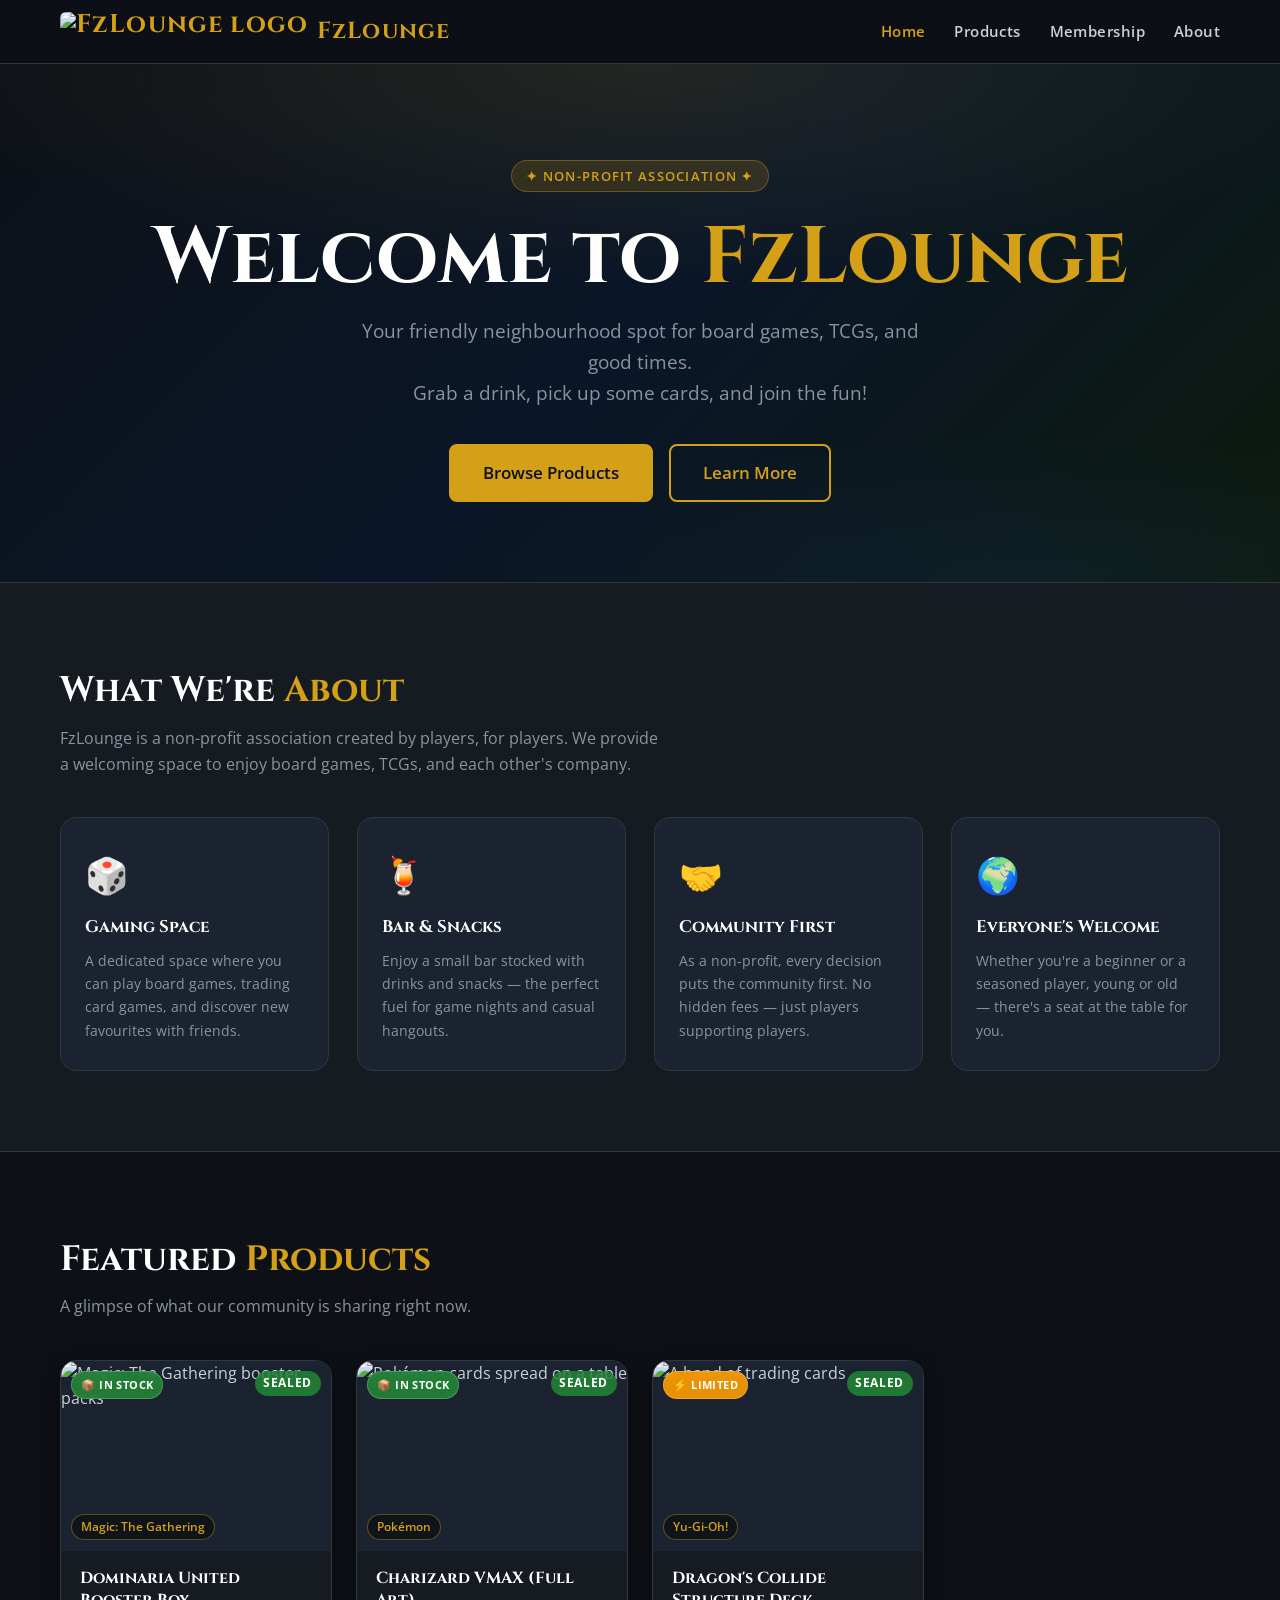
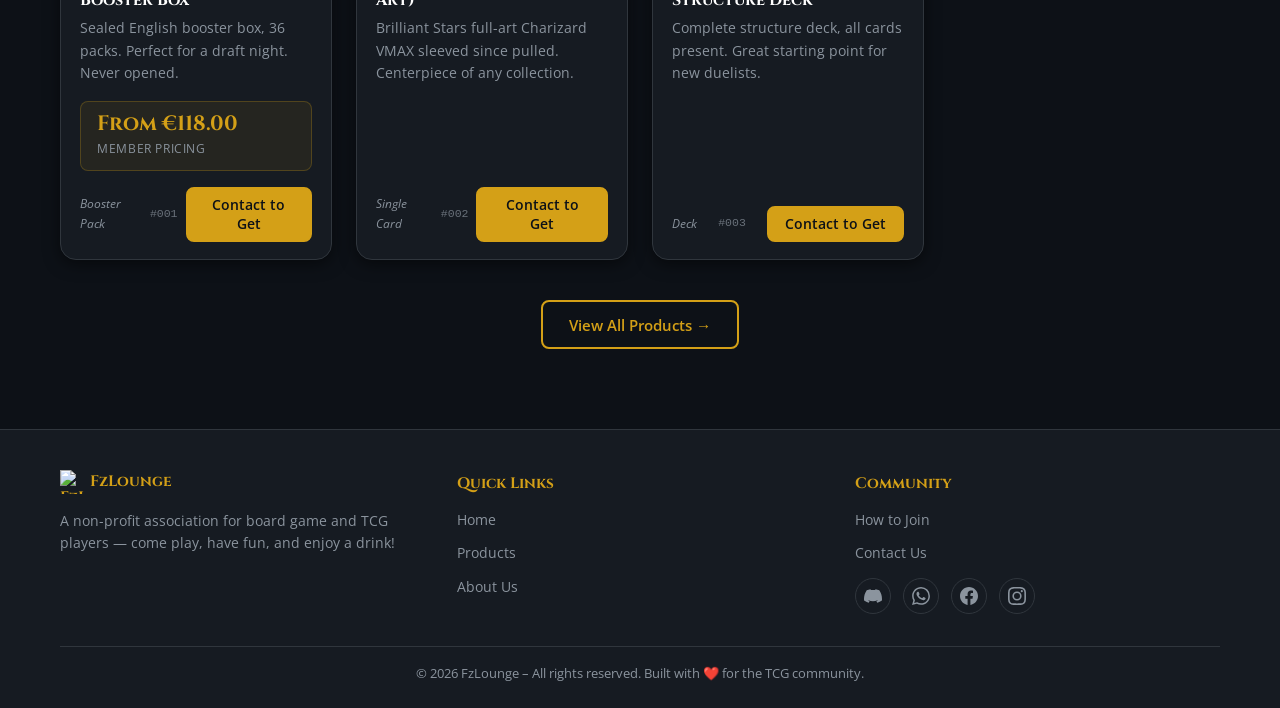
==== commit ee165b4f: "Add product detail modal to homepage featured products Enabled click-to-view functionality for featu" ====
--- a/index.html
+++ b/index.html
@@ -153,6 +153,35 @@
     </div>
   </footer>
 
+  <!-- PRODUCT DETAIL MODAL -->
+  <div id="product-detail-modal" class="modal-overlay product-detail-modal" style="display: none;" role="dialog" aria-modal="true" aria-labelledby="modal-product-title">
+    <div class="modal-content">
+      <button class="modal-close" id="modal-detail-close" aria-label="Close modal">
+        <svg xmlns="http://www.w3.org/2000/svg" viewBox="0 0 24 24" fill="none" stroke="currentColor" stroke-width="2" stroke-linecap="round" stroke-linejoin="round">
+          <line x1="18" y1="6" x2="6" y2="18"></line>
+          <line x1="6" y1="6" x2="18" y2="18"></line>
+        </svg>
+      </button>
+
+      <div class="modal-nav">
+        <button class="modal-nav-btn modal-nav-prev" id="modal-nav-prev" aria-label="Previous product">
+          <svg xmlns="http://www.w3.org/2000/svg" viewBox="0 0 24 24" fill="none" stroke="currentColor" stroke-width="2" stroke-linecap="round" stroke-linejoin="round">
+            <polyline points="15 18 9 12 15 6"></polyline>
+          </svg>
+        </button>
+        <button class="modal-nav-btn modal-nav-next" id="modal-nav-next" aria-label="Next product">
+          <svg xmlns="http://www.w3.org/2000/svg" viewBox="0 0 24 24" fill="none" stroke="currentColor" stroke-width="2" stroke-linecap="round" stroke-linejoin="round">
+            <polyline points="9 18 15 12 9 6"></polyline>
+          </svg>
+        </button>
+      </div>
+
+      <div class="modal-body" id="modal-detail-body">
+        <!-- Product details rendered dynamically -->
+      </div>
+    </div>
+  </div>
+
   <script src="js/main.js"></script>
 </body>
 </html>
--- a/css/style.css
+++ b/css/style.css
@@ -2020,3 +2020,182 @@
     font-size: .8rem;
   }
 }
+
+/* ============================================================
+   PRODUCT PRICING DISPLAY
+   ============================================================ */
+
+/* Product Card Pricing */
+.product-card__pricing {
+  background: rgba(212, 160, 23, 0.08);
+  border: 1px solid rgba(212, 160, 23, 0.25);
+  border-radius: var(--radius-md);
+  padding: .75rem 1rem;
+  margin-bottom: 1rem;
+  display: flex;
+  flex-direction: column;
+  gap: .25rem;
+}
+
+.price-from {
+  font-family: var(--font-heading);
+  font-size: 1.3rem;
+  font-weight: 700;
+  color: var(--color-primary);
+  line-height: 1;
+}
+
+.price-tiers {
+  font-size: .75rem;
+  color: var(--color-text-muted);
+  text-transform: uppercase;
+  letter-spacing: .05em;
+}
+
+/* Modal Pricing Section */
+.modal-product-pricing {
+  background: var(--color-surface2);
+  border: 1px solid var(--color-border);
+  border-radius: var(--radius-md);
+  padding: 1.5rem;
+  margin-bottom: 2rem;
+}
+
+.modal-product-pricing h3 {
+  font-family: var(--font-heading);
+  font-size: 1.1rem;
+  color: var(--color-white);
+  margin-bottom: 1rem;
+  display: flex;
+  align-items: center;
+  gap: .5rem;
+}
+
+.pricing-table {
+  display: flex;
+  flex-direction: column;
+  gap: .5rem;
+  margin-bottom: 1rem;
+}
+
+.pricing-row {
+  display: flex;
+  align-items: center;
+  justify-content: space-between;
+  padding: .75rem 1rem;
+  background: var(--color-surface);
+  border: 1px solid var(--color-border);
+  border-radius: var(--radius-sm);
+  transition: all .2s;
+}
+
+.pricing-row:hover {
+  border-color: var(--color-primary);
+  transform: translateX(3px);
+}
+
+.tier-info {
+  display: flex;
+  align-items: center;
+  gap: .65rem;
+}
+
+.tier-icon {
+  font-size: 1.3rem;
+  line-height: 1;
+}
+
+.tier-name {
+  font-weight: 600;
+  color: var(--color-text);
+  font-size: .95rem;
+}
+
+.tier-price-group {
+  display: flex;
+  align-items: center;
+  gap: .75rem;
+}
+
+.tier-price {
+  font-family: var(--font-heading);
+  font-size: 1.15rem;
+  font-weight: 700;
+  color: var(--color-primary);
+}
+
+.savings-badge {
+  font-size: .75rem;
+  font-weight: 600;
+  color: var(--color-success);
+  background: rgba(35, 134, 54, 0.15);
+  border: 1px solid rgba(35, 134, 54, 0.3);
+  padding: .2rem .5rem;
+  border-radius: 999px;
+}
+
+.tier-info-link {
+  display: inline-flex;
+  align-items: center;
+  gap: .35rem;
+  font-size: .88rem;
+  color: var(--color-primary);
+  text-decoration: none;
+  transition: color .2s, gap .2s;
+}
+
+.tier-info-link:hover {
+  color: var(--color-white);
+  gap: .6rem;
+}
+
+/* Tier-specific styling */
+.pricing-row.tier-wood .tier-icon { opacity: .7; }
+.pricing-row.tier-bronze .tier-icon { color: #CD7F32; }
+.pricing-row.tier-silver .tier-icon { color: #C0C0C0; }
+.pricing-row.tier-gold .tier-icon { color: #FFD700; }
+.pricing-row.tier-platinum .tier-icon { color: #E5E4E2; }
+
+/* Mobile Responsive */
+@media (max-width: 768px) {
+  .modal-product-pricing {
+    padding: 1.25rem 1rem;
+  }
+  
+  .pricing-row {
+    padding: .65rem .75rem;
+  }
+  
+  .tier-name {
+    font-size: .88rem;
+  }
+  
+  .tier-price {
+    font-size: 1rem;
+  }
+  
+  .savings-badge {
+    font-size: .7rem;
+    padding: .15rem .4rem;
+  }
+  
+  .tier-price-group {
+    flex-direction: column;
+    align-items: flex-end;
+    gap: .3rem;
+  }
+}
+
+@media (max-width: 480px) {
+  .product-card__pricing {
+    padding: .65rem .85rem;
+  }
+  
+  .price-from {
+    font-size: 1.15rem;
+  }
+  
+  .price-tiers {
+    font-size: .7rem;
+  }
+}
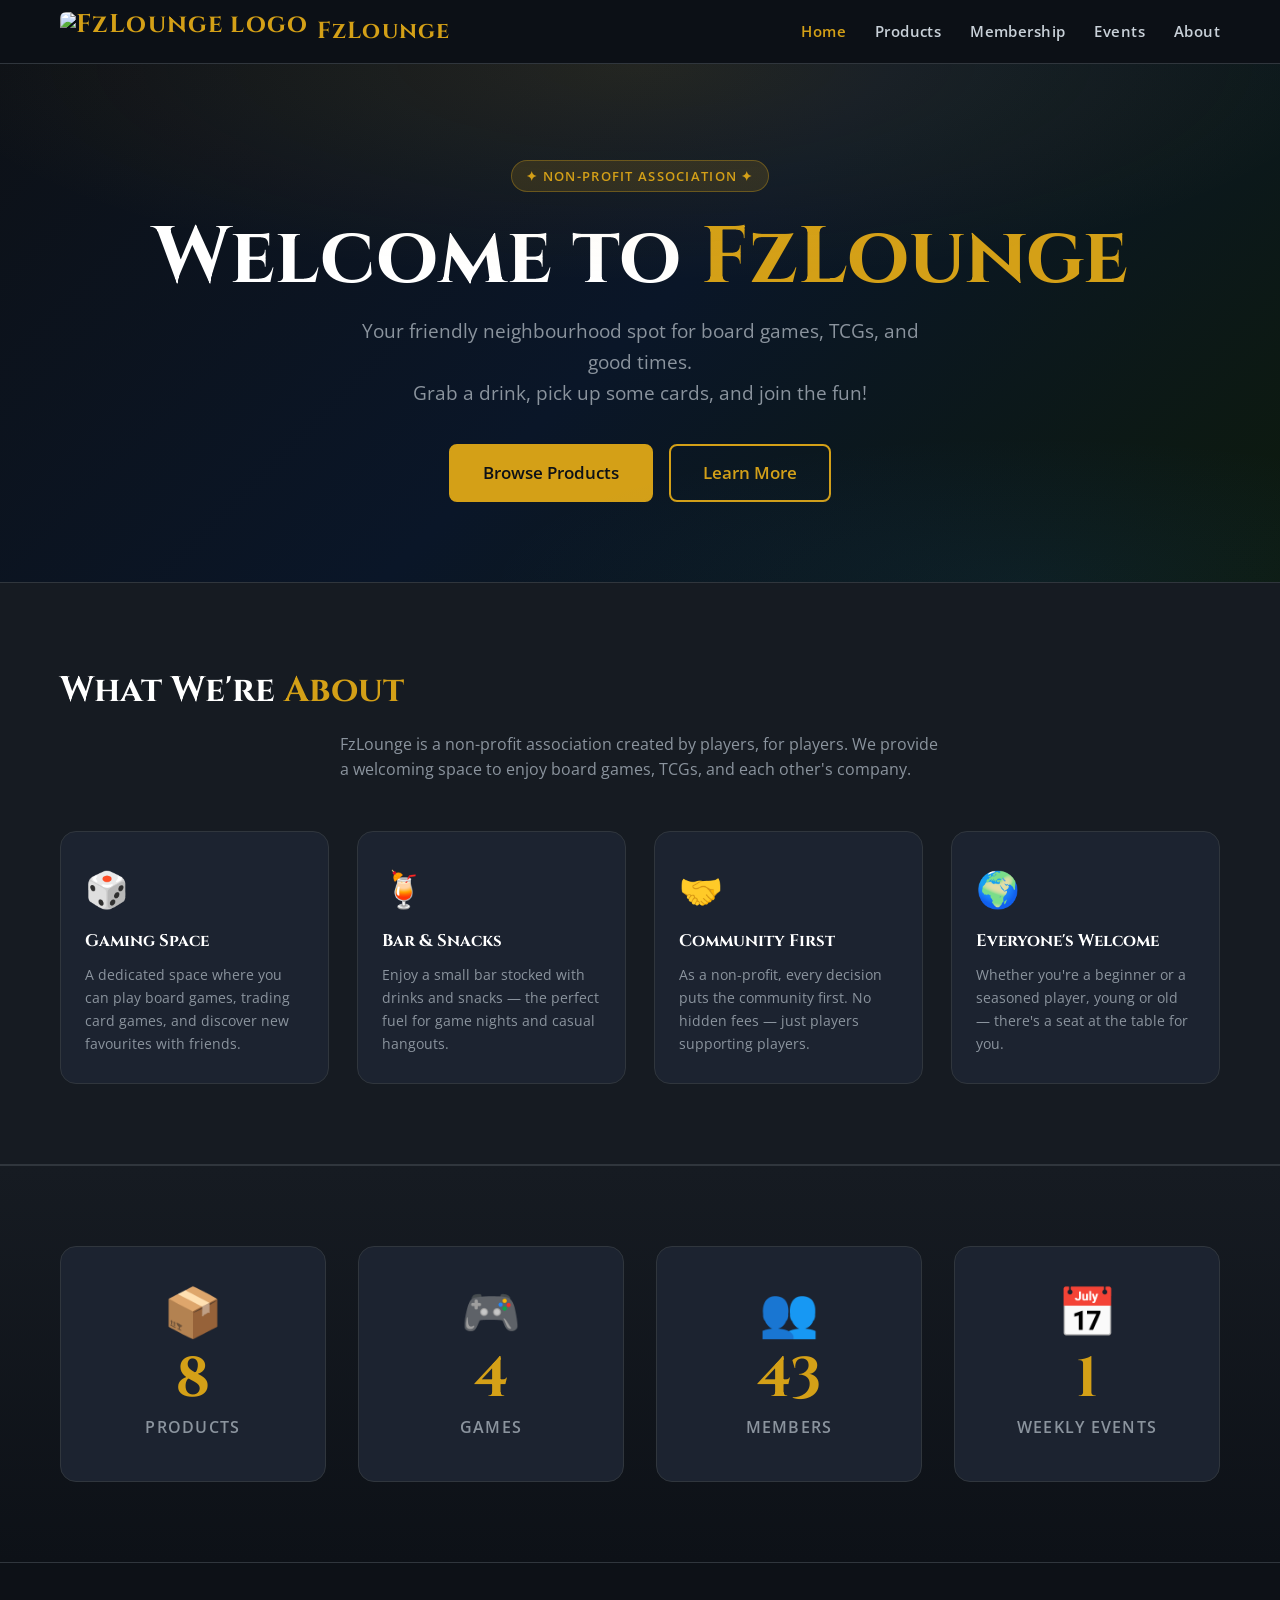
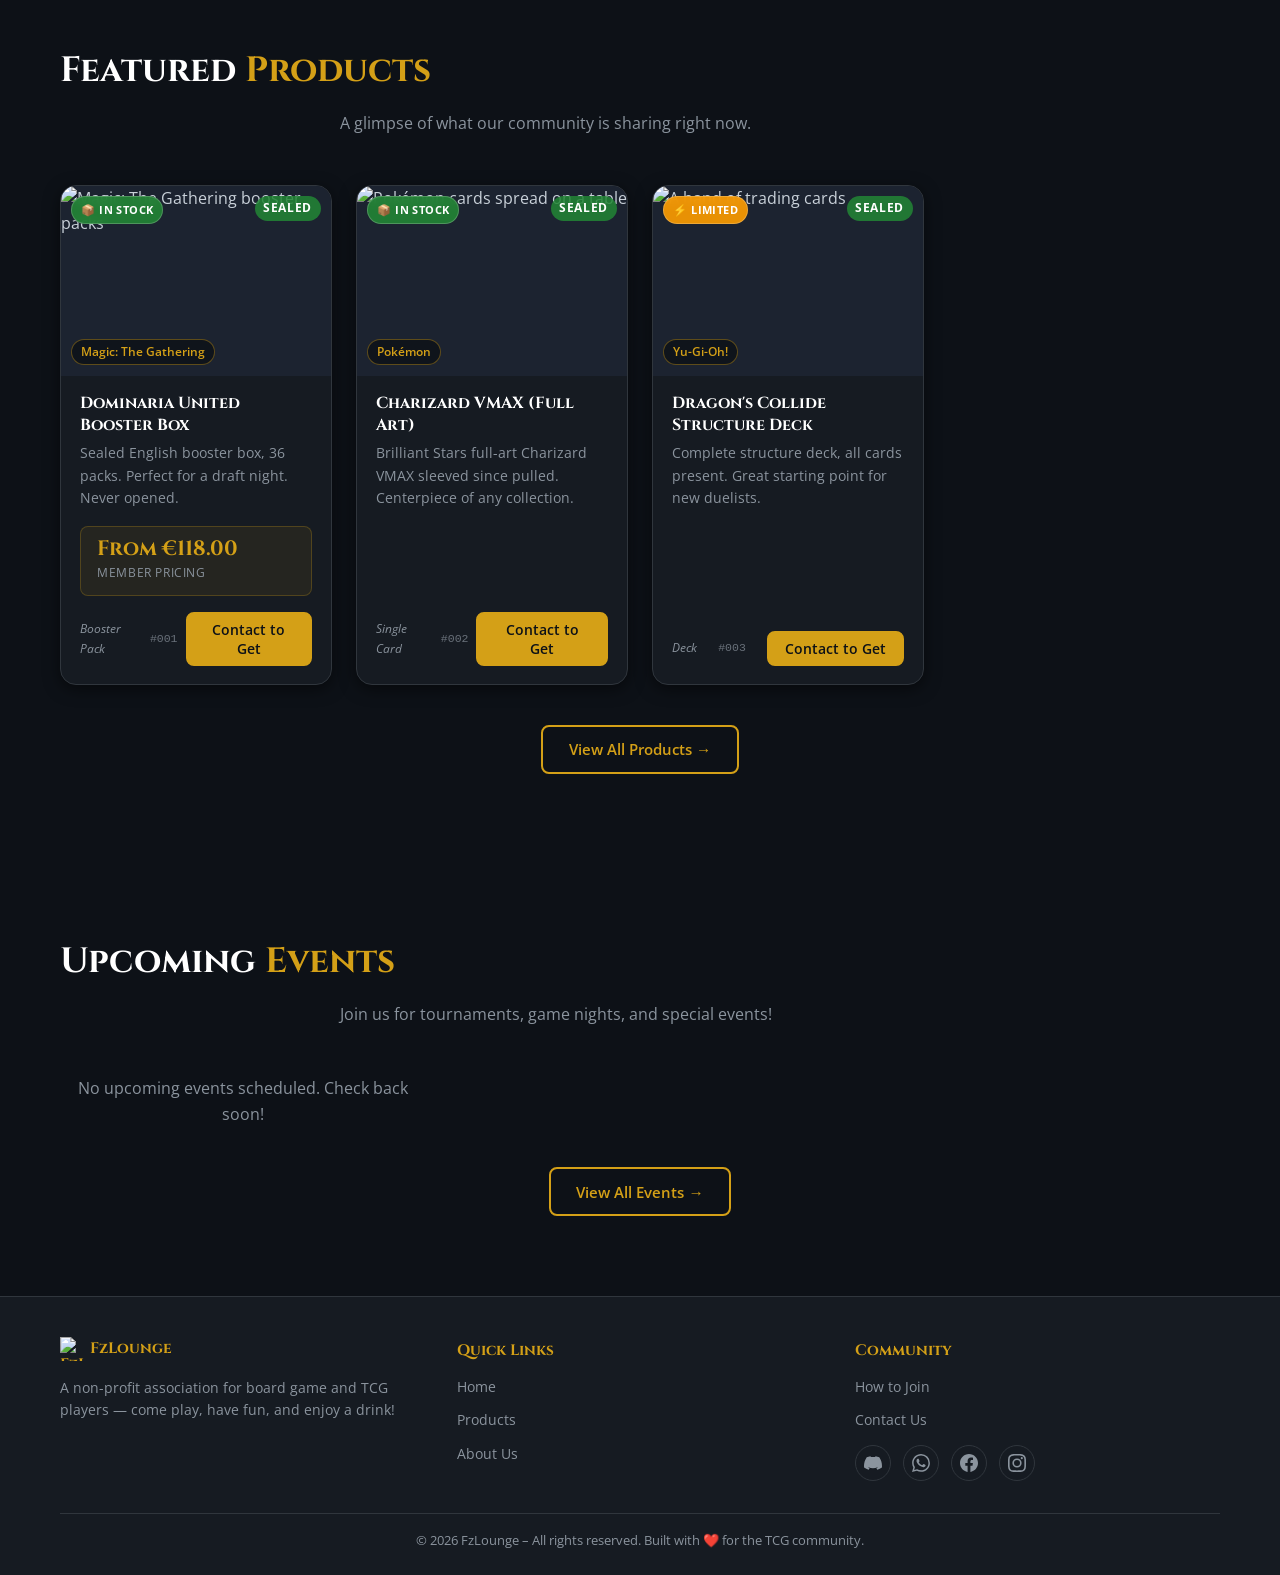
==== commit 045de102: "Phase 3 Part 2: Homepage stats, upcoming events and visual polish Enhanced homepage with stats secti" ====
--- a/index.html
+++ b/index.html
@@ -34,6 +34,7 @@
         <li><a href="index.html" class="active">Home</a></li>
         <li><a href="products.html">Products</a></li>
         <li><a href="tiers.html">Membership</a></li>
+        <li><a href="events.html">Events</a></li>
         <li><a href="about.html">About</a></li>
       </ul>
     </div>
@@ -67,22 +68,22 @@
       </div>
 
       <div class="mission__grid">
-        <div class="mission__card">
+        <div class="mission__card animate-on-scroll">
           <div class="mission__card-icon" aria-hidden="true">🎲</div>
           <h3>Gaming Space</h3>
           <p>A dedicated space where you can play board games, trading card games, and discover new favourites with friends.</p>
         </div>
-        <div class="mission__card">
+        <div class="mission__card animate-on-scroll">
           <div class="mission__card-icon" aria-hidden="true">🍹</div>
           <h3>Bar &amp; Snacks</h3>
           <p>Enjoy a small bar stocked with drinks and snacks — the perfect fuel for game nights and casual hangouts.</p>
         </div>
-        <div class="mission__card">
+        <div class="mission__card animate-on-scroll">
           <div class="mission__card-icon" aria-hidden="true">🤝</div>
           <h3>Community First</h3>
           <p>As a non-profit, every decision puts the community first. No hidden fees — just players supporting players.</p>
         </div>
-        <div class="mission__card">
+        <div class="mission__card animate-on-scroll">
           <div class="mission__card-icon" aria-hidden="true">🌍</div>
           <h3>Everyone's Welcome</h3>
           <p>Whether you're a beginner or a seasoned player, young or old — there's a seat at the table for you.</p>
@@ -91,6 +92,34 @@
     </div>
   </section>
 
+  <!-- ===================== STATS SECTION ===================== -->
+  <section class="stats-section" aria-labelledby="stats-heading">
+    <div class="container">
+      <div class="stats-grid">
+        <div class="stat-card animate-on-scroll">
+          <div class="stat-icon">📦</div>
+          <div class="stat-number" data-target="20">0</div>
+          <div class="stat-label">Products</div>
+        </div>
+        <div class="stat-card animate-on-scroll">
+          <div class="stat-icon">🎮</div>
+          <div class="stat-number" data-target="10">0</div>
+          <div class="stat-label">Games</div>
+        </div>
+        <div class="stat-card animate-on-scroll">
+          <div class="stat-icon">👥</div>
+          <div class="stat-number" data-target="100">0</div>
+          <div class="stat-label">Members</div>
+        </div>
+        <div class="stat-card animate-on-scroll">
+          <div class="stat-icon">📅</div>
+          <div class="stat-number" data-target="4">0</div>
+          <div class="stat-label">Weekly Events</div>
+        </div>
+      </div>
+    </div>
+  </section>
+
   <!-- ===================== FEATURED PRODUCTS ===================== -->
   <section class="featured" aria-labelledby="featured-heading">
     <div class="container">
@@ -105,6 +134,24 @@
 
       <div class="text-center mt-2" style="margin-top:2.5rem;">
         <a href="products.html" class="btn btn-outline">View All Products →</a>
+      </div>
+    </div>
+  </section>
+
+  <!-- ===================== UPCOMING EVENTS ===================== -->
+  <section class="upcoming-events" aria-labelledby="upcoming-heading">
+    <div class="container">
+      <div class="section-header">
+        <h2 class="section-title" id="upcoming-heading">Upcoming <span>Events</span></h2>
+        <p class="section-sub">Join us for tournaments, game nights, and special events!</p>
+      </div>
+
+      <div class="upcoming-events-grid" id="upcoming-events-grid">
+        <!-- Upcoming events loaded dynamically -->
+      </div>
+
+      <div class="text-center mt-2" style="margin-top:2.5rem;">
+        <a href="events.html" class="btn btn-outline">View All Events →</a>
       </div>
     </div>
   </section>
--- a/css/style.css
+++ b/css/style.css
@@ -2199,3 +2199,684 @@
     font-size: .7rem;
   }
 }
+
+/* ============================================================
+   EVENTS PAGE
+   ============================================================ */
+
+/* Events Filters */
+.events-filters {
+  padding: 2rem 0 0;
+  background: var(--color-bg);
+}
+
+/* Events Grid */
+.events-grid {
+  display: grid;
+  grid-template-columns: repeat(auto-fill, minmax(350px, 1fr));
+  gap: 2rem;
+}
+
+/* Event Card */
+.event-card {
+  background: var(--color-surface);
+  border: 1px solid var(--color-border);
+  border-radius: var(--radius-lg);
+  overflow: hidden;
+  display: grid;
+  grid-template-columns: 120px 1fr;
+  gap: 0;
+  transition: all .3s;
+  box-shadow: var(--shadow-card);
+}
+
+.event-card:hover {
+  border-color: var(--color-primary);
+  transform: translateY(-4px);
+  box-shadow: 0 8px 28px rgba(212, 160, 23, 0.18);
+}
+
+/* Date Badge */
+.event-card__date-badge {
+  background: linear-gradient(135deg, var(--color-primary) 0%, var(--color-primary-dk) 100%);
+  color: var(--color-bg);
+  display: flex;
+  flex-direction: column;
+  align-items: center;
+  justify-content: center;
+  padding: 1.5rem 1rem;
+  text-align: center;
+}
+
+.date-month {
+  font-size: .85rem;
+  font-weight: 700;
+  text-transform: uppercase;
+  letter-spacing: .1em;
+  opacity: .9;
+}
+
+.date-day {
+  font-family: var(--font-heading);
+  font-size: 3rem;
+  font-weight: 700;
+  line-height: 1;
+  margin: .25rem 0;
+}
+
+.date-year {
+  font-size: .8rem;
+  opacity: .85;
+  font-weight: 600;
+}
+
+/* Event Content */
+.event-card__content {
+  padding: 1.5rem;
+  display: flex;
+  flex-direction: column;
+  gap: 1rem;
+}
+
+.event-card__header {
+  display: flex;
+  align-items: flex-start;
+  justify-content: space-between;
+  gap: 1rem;
+}
+
+.event-card__title {
+  font-family: var(--font-heading);
+  font-size: 1.25rem;
+  color: var(--color-white);
+  line-height: 1.3;
+  margin: 0;
+  flex: 1;
+}
+
+/* Event Status */
+.event-status {
+  display: inline-flex;
+  align-items: center;
+  gap: .35rem;
+  font-size: .75rem;
+  font-weight: 700;
+  text-transform: uppercase;
+  letter-spacing: .05em;
+  padding: .3rem .65rem;
+  border-radius: 999px;
+  white-space: nowrap;
+  flex-shrink: 0;
+}
+
+.event-status.status-open {
+  background: rgba(35, 134, 54, 0.15);
+  color: var(--color-success);
+  border: 1px solid rgba(35, 134, 54, 0.3);
+}
+
+.event-status.status-almost-full {
+  background: rgba(255, 158, 0, 0.15);
+  color: #FF9E00;
+  border: 1px solid rgba(255, 158, 0, 0.3);
+}
+
+.event-status.status-full {
+  background: rgba(218, 54, 51, 0.15);
+  color: var(--color-danger);
+  border: 1px solid rgba(218, 54, 51, 0.3);
+}
+
+.event-status.status-past {
+  background: rgba(139, 148, 158, 0.15);
+  color: var(--color-text-muted);
+  border: 1px solid rgba(139, 148, 158, 0.3);
+}
+
+/* Event Meta */
+.event-card__meta {
+  display: flex;
+  flex-wrap: wrap;
+  gap: 1rem;
+  font-size: .85rem;
+  color: var(--color-text-muted);
+}
+
+.event-meta-item {
+  display: inline-flex;
+  align-items: center;
+  gap: .4rem;
+}
+
+.event-meta-item svg {
+  flex-shrink: 0;
+  opacity: .7;
+}
+
+/* Event Description */
+.event-card__description {
+  font-size: .92rem;
+  line-height: 1.6;
+  color: var(--color-text);
+  margin: 0;
+}
+
+/* Event Details */
+.event-card__details {
+  display: flex;
+  flex-wrap: wrap;
+  gap: .5rem;
+}
+
+.detail-badge {
+  display: inline-block;
+  background: var(--color-surface2);
+  border: 1px solid var(--color-border);
+  color: var(--color-text);
+  font-size: .8rem;
+  padding: .3rem .65rem;
+  border-radius: var(--radius-sm);
+}
+
+/* Event Footer */
+.event-card__footer {
+  display: flex;
+  align-items: center;
+  justify-content: space-between;
+  gap: 1rem;
+  padding-top: 1rem;
+  border-top: 1px solid var(--color-border);
+}
+
+.capacity-indicator {
+  font-size: .85rem;
+  font-weight: 600;
+  color: var(--color-text-muted);
+}
+
+.btn-disabled {
+  opacity: .5;
+  cursor: not-allowed;
+  pointer-events: none;
+}
+
+/* Mobile Responsive - Events */
+@media (max-width: 768px) {
+  .events-grid {
+    grid-template-columns: 1fr;
+  }
+  
+  .event-card {
+    grid-template-columns: 100px 1fr;
+  }
+  
+  .event-card__date-badge {
+    padding: 1rem .75rem;
+  }
+  
+  .date-day {
+    font-size: 2.5rem;
+  }
+  
+  .event-card__content {
+    padding: 1.25rem;
+  }
+  
+  .event-card__title {
+    font-size: 1.1rem;
+  }
+  
+  .event-card__header {
+    flex-direction: column;
+    align-items: flex-start;
+  }
+  
+  .event-card__meta {
+    flex-direction: column;
+    gap: .5rem;
+  }
+  
+  .event-card__footer {
+    flex-direction: column;
+    align-items: flex-start;
+  }
+  
+  .event-card__footer .btn {
+    width: 100%;
+    justify-content: center;
+  }
+}
+
+@media (max-width: 480px) {
+  .event-card {
+    grid-template-columns: 1fr;
+  }
+  
+  .event-card__date-badge {
+    flex-direction: row;
+    justify-content: space-between;
+    padding: 1rem 1.25rem;
+  }
+  
+  .date-month,
+  .date-day,
+  .date-year {
+    margin: 0;
+  }
+  
+  .date-day {
+    font-size: 2rem;
+  }
+}
+
+/* ============================================================
+   STATS SECTION (Homepage)
+   ============================================================ */
+
+.stats-section {
+  padding: 5rem 0;
+  background: linear-gradient(180deg, var(--color-surface) 0%, var(--color-bg) 100%);
+  border-top: 1px solid var(--color-border);
+  border-bottom: 1px solid var(--color-border);
+}
+
+.stats-grid {
+  display: grid;
+  grid-template-columns: repeat(auto-fit, minmax(220px, 1fr));
+  gap: 2rem;
+}
+
+.stat-card {
+  background: var(--color-surface2);
+  border: 1px solid var(--color-border);
+  border-radius: var(--radius-lg);
+  padding: 2.5rem 2rem;
+  text-align: center;
+  transition: all .3s;
+  cursor: default;
+}
+
+.stat-card:hover {
+  border-color: var(--color-primary);
+  transform: translateY(-5px);
+  box-shadow: 0 8px 24px rgba(212, 160, 23, 0.15);
+}
+
+.stat-icon {
+  font-size: 3rem;
+  margin-bottom: 1rem;
+  line-height: 1;
+}
+
+.stat-number {
+  font-family: var(--font-heading);
+  font-size: 3.5rem;
+  font-weight: 700;
+  color: var(--color-primary);
+  line-height: 1;
+  margin-bottom: .5rem;
+}
+
+.stat-label {
+  font-size: 1rem;
+  color: var(--color-text-muted);
+  text-transform: uppercase;
+  letter-spacing: .08em;
+  font-weight: 600;
+}
+
+/* ============================================================
+   UPCOMING EVENTS (Homepage)
+   ============================================================ */
+
+.upcoming-events {
+  padding: 5rem 0;
+  background: var(--color-bg);
+}
+
+.upcoming-events-grid {
+  display: grid;
+  grid-template-columns: repeat(auto-fill, minmax(320px, 1fr));
+  gap: 2rem;
+  margin-top: 2.5rem;
+}
+
+/* Compact Event Card for Homepage */
+.compact-event-card {
+  background: var(--color-surface);
+  border: 1px solid var(--color-border);
+  border-radius: var(--radius-lg);
+  padding: 1.75rem;
+  display: flex;
+  gap: 1.5rem;
+  transition: all .3s;
+  box-shadow: var(--shadow-card);
+}
+
+.compact-event-card:hover {
+  border-color: var(--color-primary);
+  transform: translateY(-4px);
+  box-shadow: 0 8px 28px rgba(212, 160, 23, 0.18);
+}
+
+.compact-event-date {
+  flex-shrink: 0;
+  width: 80px;
+  height: 80px;
+  background: linear-gradient(135deg, var(--color-primary) 0%, var(--color-primary-dk) 100%);
+  border-radius: var(--radius-md);
+  display: flex;
+  flex-direction: column;
+  align-items: center;
+  justify-content: center;
+  color: var(--color-bg);
+}
+
+.compact-date-month {
+  font-size: .75rem;
+  font-weight: 700;
+  text-transform: uppercase;
+  letter-spacing: .1em;
+}
+
+.compact-date-day {
+  font-family: var(--font-heading);
+  font-size: 2rem;
+  font-weight: 700;
+  line-height: 1;
+  margin: .2rem 0;
+}
+
+.compact-date-time {
+  font-size: .7rem;
+  opacity: .9;
+}
+
+.compact-event-info {
+  flex: 1;
+  min-width: 0;
+}
+
+.compact-event-title {
+  font-family: var(--font-heading);
+  font-size: 1.1rem;
+  color: var(--color-white);
+  margin-bottom: .5rem;
+  line-height: 1.3;
+}
+
+.compact-event-meta {
+  display: flex;
+  flex-wrap: wrap;
+  gap: .75rem;
+  margin-bottom: .75rem;
+  font-size: .8rem;
+  color: var(--color-text-muted);
+}
+
+.compact-event-meta span {
+  display: inline-flex;
+  align-items: center;
+  gap: .3rem;
+}
+
+.compact-event-description {
+  font-size: .88rem;
+  line-height: 1.5;
+  color: var(--color-text-muted);
+  margin-bottom: 1rem;
+  display: -webkit-box;
+  -webkit-line-clamp: 2;
+  -webkit-box-orient: vertical;
+  overflow: hidden;
+}
+
+.compact-event-footer {
+  display: flex;
+  align-items: center;
+  justify-content: space-between;
+  gap: 1rem;
+}
+
+.compact-event-status {
+  display: inline-flex;
+  align-items: center;
+  gap: .3rem;
+  font-size: .75rem;
+  font-weight: 700;
+  text-transform: uppercase;
+  letter-spacing: .05em;
+  padding: .25rem .55rem;
+  border-radius: 999px;
+}
+
+.compact-event-status.status-open {
+  background: rgba(35, 134, 54, 0.15);
+  color: var(--color-success);
+  border: 1px solid rgba(35, 134, 54, 0.3);
+}
+
+.compact-event-status.status-almost-full {
+  background: rgba(255, 158, 0, 0.15);
+  color: #FF9E00;
+  border: 1px solid rgba(255, 158, 0, 0.3);
+}
+
+.compact-event-status.status-full {
+  background: rgba(218, 54, 51, 0.15);
+  color: var(--color-danger);
+  border: 1px solid rgba(218, 54, 51, 0.3);
+}
+
+/* Mobile Responsive - Stats & Events */
+@media (max-width: 768px) {
+  .stats-grid {
+    grid-template-columns: repeat(2, 1fr);
+    gap: 1.5rem;
+  }
+  
+  .stat-card {
+    padding: 2rem 1.5rem;
+  }
+  
+  .stat-number {
+    font-size: 2.8rem;
+  }
+  
+  .upcoming-events-grid {
+    grid-template-columns: 1fr;
+  }
+  
+  .compact-event-card {
+    flex-direction: column;
+  }
+  
+  .compact-event-date {
+    flex-direction: row;
+    width: 100%;
+    height: auto;
+    justify-content: space-between;
+    padding: 1rem 1.25rem;
+  }
+  
+  .compact-date-month,
+  .compact-date-day,
+  .compact-date-time {
+    margin: 0;
+  }
+}
+
+@media (max-width: 480px) {
+  .stats-grid {
+    grid-template-columns: 1fr;
+  }
+  
+  .stat-icon {
+    font-size: 2.5rem;
+  }
+  
+  .stat-number {
+    font-size: 2.5rem;
+  }
+}
+
+/* ============================================================
+   SCROLL ANIMATIONS
+   ============================================================ */
+
+/* Fade In Up Animation */
+@keyframes fadeInUp {
+  from {
+    opacity: 0;
+    transform: translateY(30px);
+  }
+  to {
+    opacity: 1;
+    transform: translateY(0);
+  }
+}
+
+@keyframes fadeIn {
+  from {
+    opacity: 0;
+  }
+  to {
+    opacity: 1;
+  }
+}
+
+/* Elements that should animate on scroll */
+.animate-on-scroll {
+  opacity: 0;
+  animation-fill-mode: both;
+}
+
+.animate-on-scroll.animated {
+  animation: fadeInUp 0.6s ease-out;
+  opacity: 1;
+}
+
+/* Stagger animation delays for grid items */
+.animate-on-scroll:nth-child(1) { animation-delay: 0.1s; }
+.animate-on-scroll:nth-child(2) { animation-delay: 0.2s; }
+.animate-on-scroll:nth-child(3) { animation-delay: 0.3s; }
+.animate-on-scroll:nth-child(4) { animation-delay: 0.4s; }
+.animate-on-scroll:nth-child(5) { animation-delay: 0.5s; }
+.animate-on-scroll:nth-child(6) { animation-delay: 0.6s; }
+
+/* Reduce motion for accessibility */
+@media (prefers-reduced-motion: reduce) {
+  .animate-on-scroll,
+  .animate-on-scroll.animated {
+    animation: none;
+    opacity: 1;
+    transform: none;
+  }
+}
+
+/* ============================================================
+   VISUAL POLISH - Typography & Spacing
+   ============================================================ */
+
+/* Section spacing refinements */
+.hero + section {
+  padding-top: 5rem;
+}
+
+.hero--small + section {
+  padding-top: 3rem;
+}
+
+/* Improved section headers */
+.section-header {
+  margin-bottom: 3rem;
+}
+
+.section-title {
+  margin-bottom: 0.75rem;
+}
+
+.section-sub {
+  max-width: 600px;
+  margin: 0 auto;
+}
+
+/* Text balance for better typography */
+.hero__title,
+.section-title {
+  text-wrap: balance;
+}
+
+/* Smooth scrolling */
+html {
+  scroll-behavior: smooth;
+}
+
+@media (prefers-reduced-motion: reduce) {
+  html {
+    scroll-behavior: auto;
+  }
+}
+
+/* Focus visible improvements */
+a:focus-visible,
+button:focus-visible,
+select:focus-visible,
+input:focus-visible {
+  outline: 2px solid var(--color-primary);
+  outline-offset: 2px;
+}
+
+/* ============================================================
+   GAME-SPECIFIC ACCENT COLORS
+   ============================================================ */
+
+/* Game color data attributes for dynamic theming */
+[data-game="mtg"] .game-accent { color: #E95420; }
+[data-game="pokemon"] .game-accent { color: #FFCB05; }
+[data-game="yugioh"] .game-accent { color: #9B59B6; }
+[data-game="onepiece"] .game-accent { color: #E74C3C; }
+[data-game="digimon"] .game-accent { color: #3498DB; }
+[data-game="unionarena"] .game-accent { color: #E67E22; }
+[data-game="lorcana"] .game-accent { color: #9B59B6; }
+[data-game="weiss"] .game-accent { color: #E74C3C; }
+[data-game="dragonball"] .game-accent { color: #F39C12; }
+[data-game="gundam"] .game-accent { color: #2C3E50; }
+[data-game="riftbound"] .game-accent { color: #1ABC9C; }
+[data-game="starwars"] .game-accent { color: #F1C40F; }
+[data-game="flesh"] .game-accent { color: #C0392B; }
+
+/* Game badge colors */
+.game-badge {
+  padding: 0.25rem 0.65rem;
+  border-radius: var(--radius-sm);
+  font-size: 0.75rem;
+  font-weight: 700;
+  text-transform: uppercase;
+  letter-spacing: 0.05em;
+  display: inline-block;
+}
+
+.game-badge--mtg { background: rgba(233, 84, 32, 0.15); color: #E95420; border: 1px solid rgba(233, 84, 32, 0.3); }
+.game-badge--pokemon { background: rgba(255, 203, 5, 0.15); color: #FFCB05; border: 1px solid rgba(255, 203, 5, 0.3); }
+.game-badge--yugioh { background: rgba(155, 89, 182, 0.15); color: #9B59B6; border: 1px solid rgba(155, 89, 182, 0.3); }
+.game-badge--onepiece { background: rgba(231, 76, 60, 0.15); color: #E74C3C; border: 1px solid rgba(231, 76, 60, 0.3); }
+.game-badge--digimon { background: rgba(52, 152, 219, 0.15); color: #3498DB; border: 1px solid rgba(52, 152, 219, 0.3); }
+
+/* Loading skeleton for better perceived performance */
+.skeleton {
+  background: linear-gradient(
+    90deg,
+    var(--color-surface) 0%,
+    var(--color-surface2) 50%,
+    var(--color-surface) 100%
+  );
+  background-size: 200% 100%;
+  animation: skeleton-loading 1.5s ease-in-out infinite;
+  border-radius: var(--radius-md);
+}
+
+@keyframes skeleton-loading {
+  0% { background-position: 200% 0; }
+  100% { background-position: -200% 0; }
+}
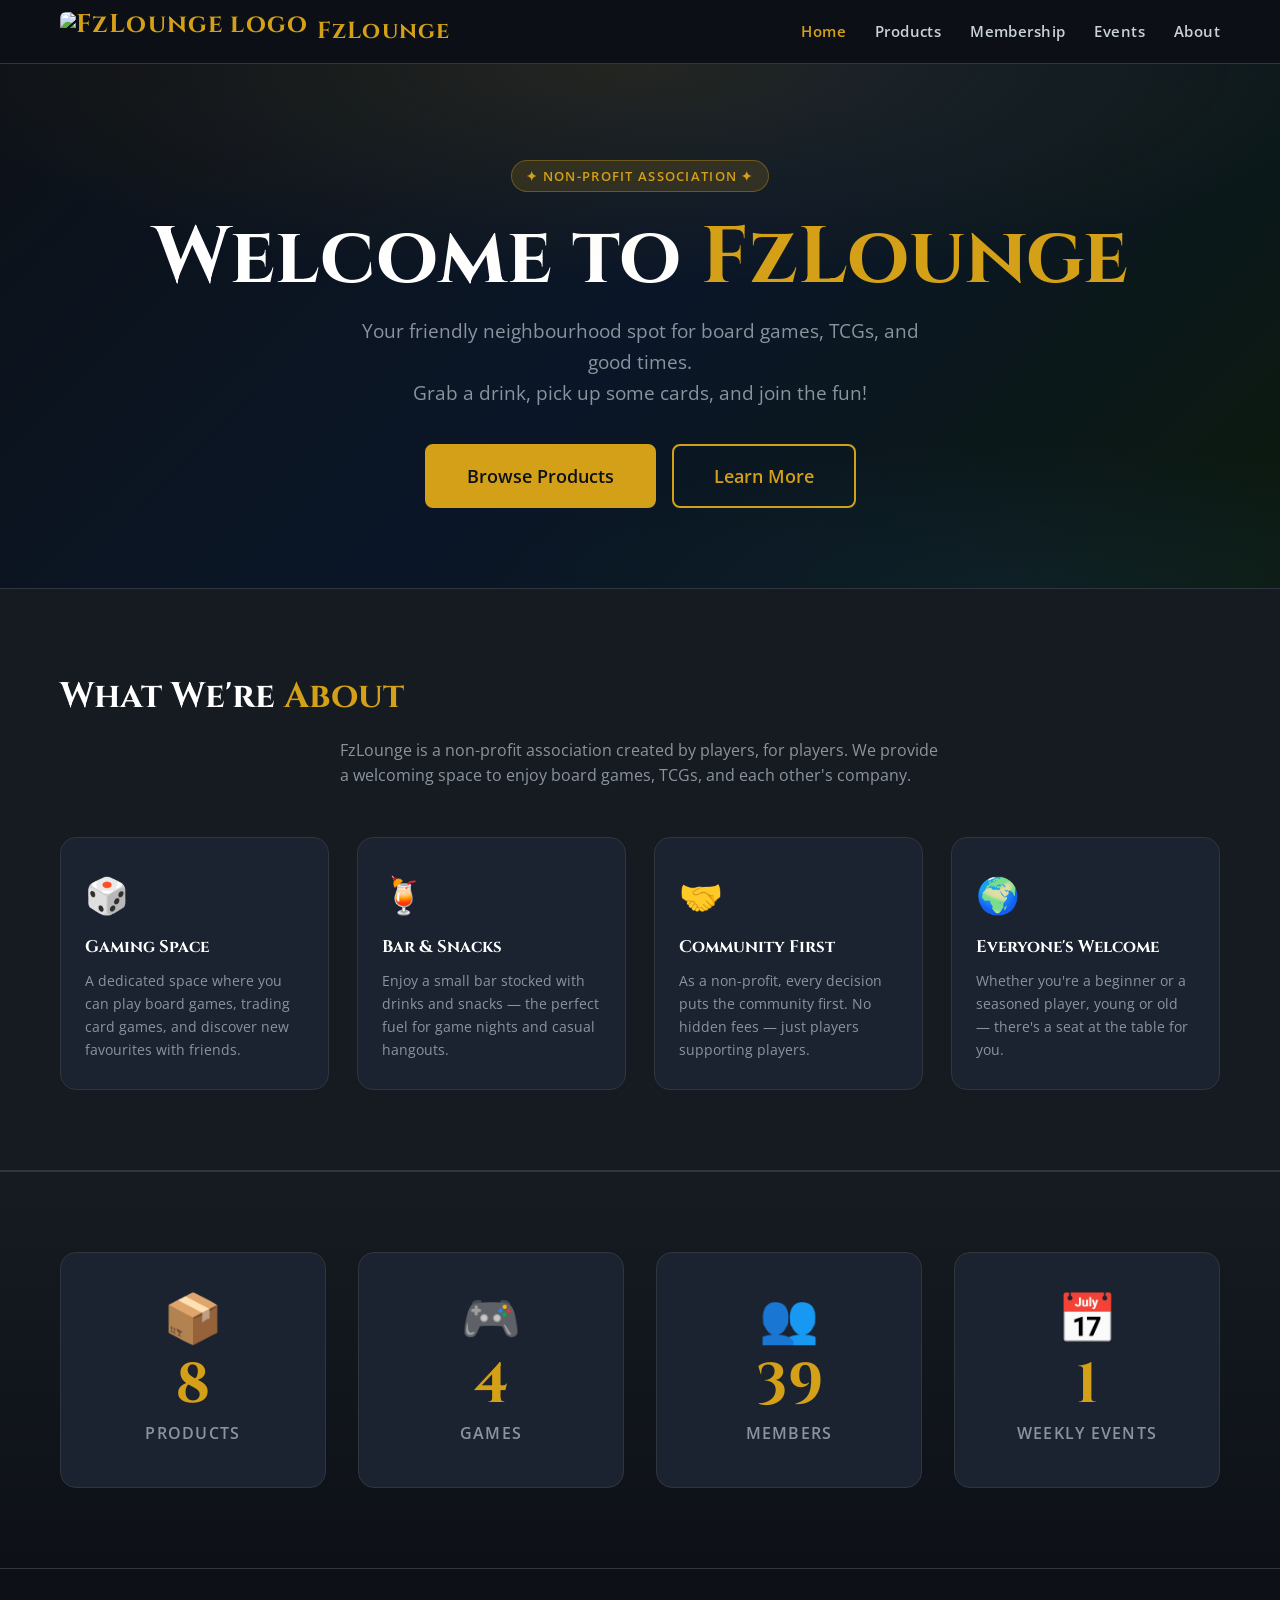
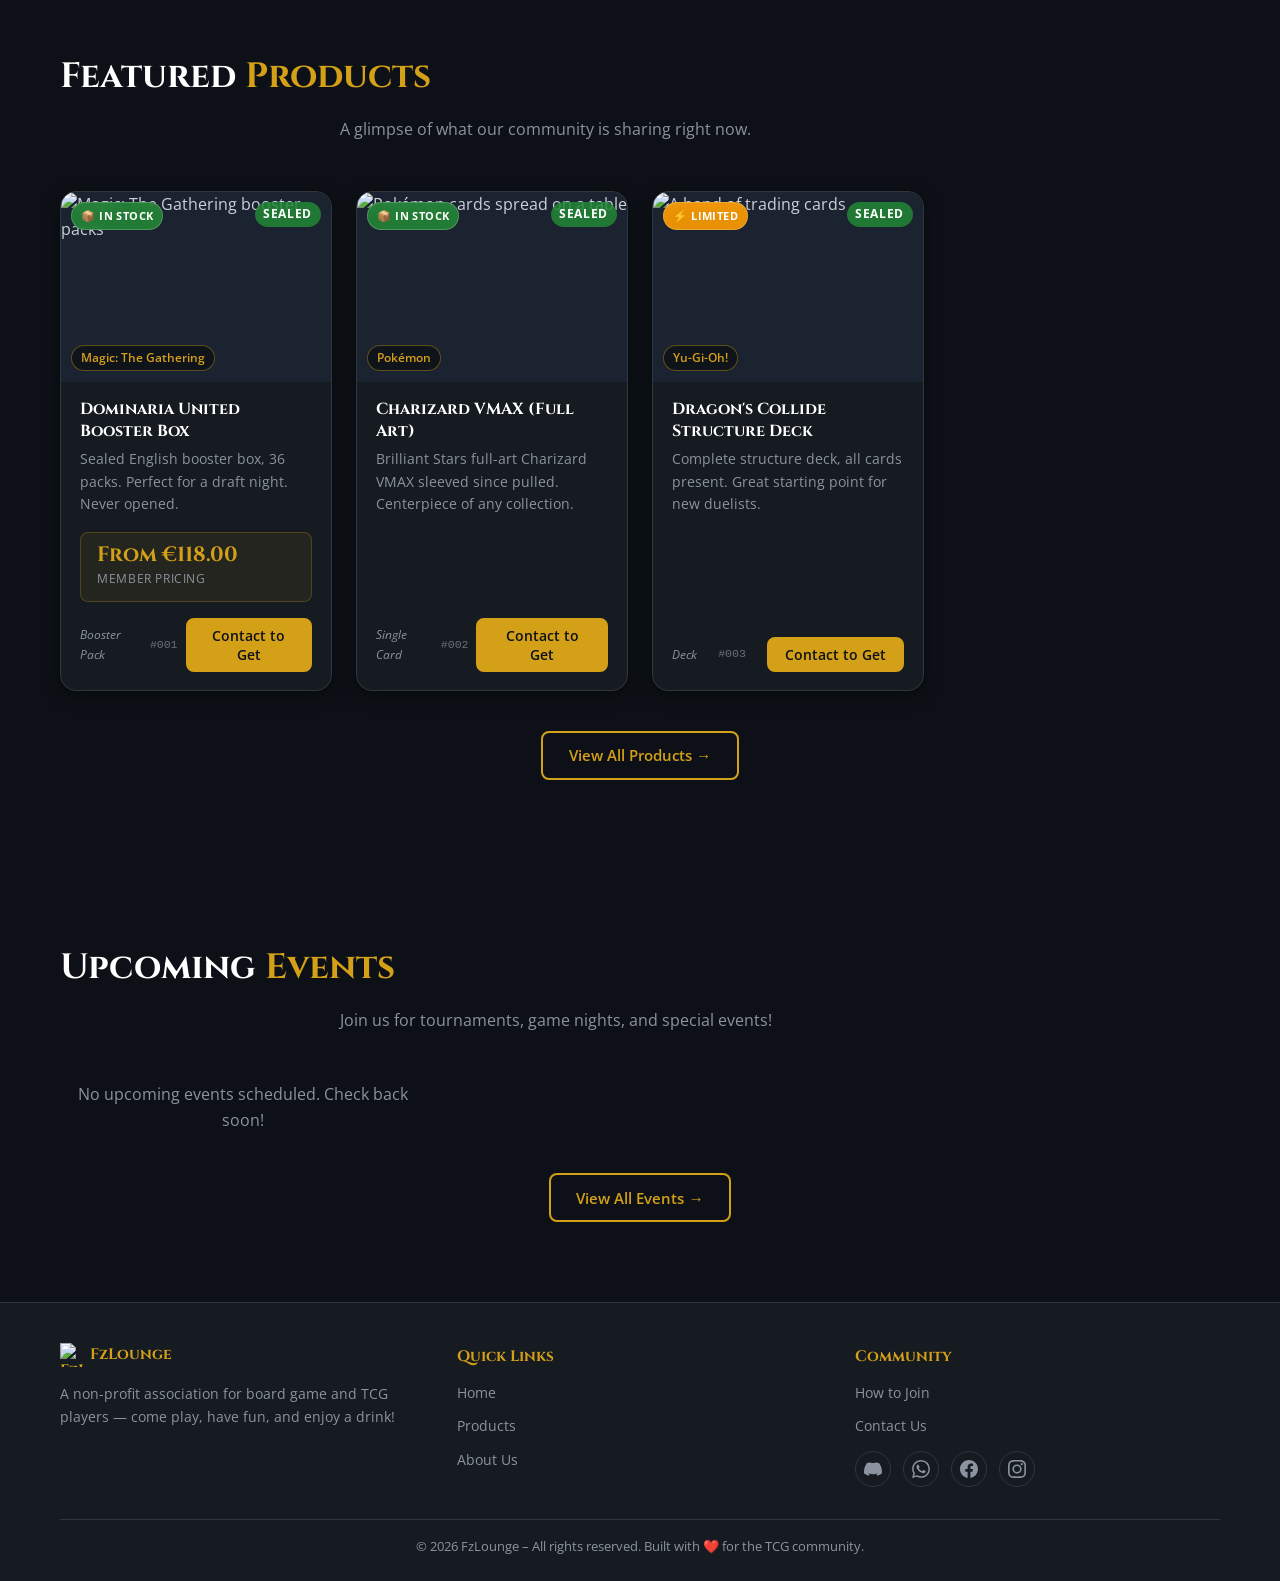
==== commit 6602295a: "Phase 4 (4.1-4.3): Complete SEO optimization - Meta tags, structured data (JSON-LD), and sitemap - P" ====
--- a/index.html
+++ b/index.html
@@ -3,18 +3,58 @@
 <head>
   <meta charset="UTF-8" />
   <meta name="viewport" content="width=device-width, initial-scale=1.0" />
-  <title>FzLounge – Board Games, TCGs &amp; Good Times</title>
-  <meta name="description" content="FzLounge is a non-profit association offering a welcoming space for board games, TCGs, snacks, and drinks. Come play, connect, and have fun!" />
-
-  <!-- Open Graph -->
-  <meta property="og:type"        content="website" />
-  <meta property="og:url"         content="https://mario-m-silva-alb.github.io/FzLounge.github.io/" />
-  <meta property="og:title"       content="FzLounge – Board Games, TCGs &amp; Good Times" />
-  <meta property="og:description" content="A non-profit association with a cozy space for board games, TCGs, snacks, and drinks. Come have fun!" />
-  <meta property="og:image"       content="https://github.com/user-attachments/assets/5b11f5cf-b048-4a1c-aaf3-fa44133f79e3" />
+  
+  <!-- SEO Meta Tags -->
+  <title>FzLounge - TCG Community & Board Game Store | Magic, Pokémon, Yu-Gi-Oh!</title>
+  <meta name="description" content="FzLounge is a non-profit TCG community offering Magic: The Gathering, Pokémon, Yu-Gi-Oh!, and board games. Join tournaments, game nights, and discover sealed products. Welcome to your friendly gaming space!" />
+  <meta name="keywords" content="TCG, trading card games, Magic the Gathering, Pokemon, Yu-Gi-Oh, board games, game store, tournaments, FNM, Friday Night Magic, game nights, TCG community, non-profit gaming, sealed products, booster boxes, MTG, Lorcana, One Piece TCG" />
+  <meta name="author" content="FzLounge" />
+  <meta name="robots" content="index, follow" />
+
+  <!-- Open Graph / Facebook -->
+  <meta property="og:type" content="website" />
+  <meta property="og:url" content="https://mario-m-silva-alb.github.io/FzLounge.github.io/" />
+  <meta property="og:title" content="FzLounge - TCG Community & Board Game Store" />
+  <meta property="og:description" content="Non-profit TCG community with Magic, Pokémon, Yu-Gi-Oh! tournaments, game nights, and sealed products. Join our welcoming gaming space!" />
+  <meta property="og:image" content="https://github.com/user-attachments/assets/5b11f5cf-b048-4a1c-aaf3-fa44133f79e3" />
+  <meta property="og:image:width" content="1200" />
+  <meta property="og:image:height" content="630" />
+  <meta property="og:site_name" content="FzLounge" />
+  <meta property="og:locale" content="en_US" />
+
+  <!-- Twitter Card -->
+  <meta name="twitter:card" content="summary_large_image" />
+  <meta name="twitter:url" content="https://mario-m-silva-alb.github.io/FzLounge.github.io/" />
+  <meta name="twitter:title" content="FzLounge - TCG Community & Board Game Store" />
+  <meta name="twitter:description" content="Non-profit TCG community with Magic, Pokémon, Yu-Gi-Oh! tournaments, game nights, and sealed products." />
+  <meta name="twitter:image" content="https://github.com/user-attachments/assets/5b11f5cf-b048-4a1c-aaf3-fa44133f79e3" />
 
   <link rel="icon" type="image/gif" href="https://github.com/user-attachments/assets/5b11f5cf-b048-4a1c-aaf3-fa44133f79e3" />
   <link rel="stylesheet" href="css/style.css" />
+
+  <!-- Structured Data (JSON-LD) - Organization Schema -->
+  <script type="application/ld+json">
+  {
+    "@context": "https://schema.org",
+    "@type": "Organization",
+    "name": "FzLounge",
+    "url": "https://mario-m-silva-alb.github.io/FzLounge.github.io/",
+    "logo": "https://github.com/user-attachments/assets/5b11f5cf-b048-4a1c-aaf3-fa44133f79e3",
+    "description": "Non-profit TCG community association offering board games, trading card games, tournaments, and game nights",
+    "foundingDate": "2024",
+    "sameAs": [
+      "https://discord.gg/MTtNkGN",
+      "https://www.instagram.com/fzlounge/",
+      "https://web.facebook.com/friendzonelounge",
+      "https://chat.whatsapp.com/D0mnF1MreqSGaJyBYi8H9p"
+    ],
+    "contactPoint": {
+      "@type": "ContactPoint",
+      "contactType": "Customer Service",
+      "availableLanguage": ["English", "Portuguese"]
+    }
+  }
+  </script>
 </head>
 <body>
 
--- a/css/style.css
+++ b/css/style.css
@@ -2880,3 +2880,548 @@
   0% { background-position: 200% 0; }
   100% { background-position: -200% 0; }
 }
+
+/* ============================================================
+   EVENT DETAIL MODAL
+   ============================================================ */
+
+.event-detail-modal .modal-content {
+  max-width: 800px;
+  max-height: 90vh;
+  overflow-y: auto;
+}
+
+.event-detail {
+  padding: 2rem;
+}
+
+.event-detail__header {
+  display: flex;
+  align-items: center;
+  justify-content: space-between;
+  gap: 1rem;
+  margin-bottom: 1.5rem;
+}
+
+.event-detail__type {
+  display: inline-flex;
+  align-items: center;
+  gap: .5rem;
+  padding: .5rem 1rem;
+  border-radius: var(--radius-md);
+  font-size: .9rem;
+  font-weight: 700;
+  text-transform: uppercase;
+  letter-spacing: .05em;
+  border: 1px solid;
+}
+
+.event-detail__title {
+  font-family: var(--font-heading);
+  font-size: 2rem;
+  color: var(--color-white);
+  margin-bottom: 2rem;
+  line-height: 1.3;
+}
+
+.event-detail__info {
+  display: grid;
+  grid-template-columns: repeat(auto-fit, minmax(200px, 1fr));
+  gap: 1.5rem;
+  padding: 1.5rem;
+  background: var(--color-surface2);
+  border: 1px solid var(--color-border);
+  border-radius: var(--radius-lg);
+  margin-bottom: 2rem;
+}
+
+.event-info-item {
+  display: flex;
+  gap: 1rem;
+}
+
+.event-info-item svg {
+  flex-shrink: 0;
+  color: var(--color-primary);
+  opacity: .8;
+}
+
+.event-info-item strong {
+  display: block;
+  font-size: .85rem;
+  color: var(--color-text-muted);
+  text-transform: uppercase;
+  letter-spacing: .05em;
+  margin-bottom: .25rem;
+}
+
+.event-info-item p {
+  font-size: 1rem;
+  color: var(--color-white);
+  margin: 0;
+}
+
+.event-detail__description {
+  margin-bottom: 2rem;
+}
+
+.event-detail__description h2,
+.event-detail__prizes h2 {
+  font-family: var(--font-heading);
+  font-size: 1.5rem;
+  color: var(--color-white);
+  margin-bottom: 1rem;
+}
+
+.event-detail__description p,
+.event-detail__prizes p {
+  font-size: 1.05rem;
+  line-height: 1.7;
+  color: var(--color-text);
+}
+
+.event-detail__prizes {
+  padding: 1.5rem;
+  background: linear-gradient(135deg, rgba(212, 160, 23, 0.1) 0%, rgba(184, 134, 11, 0.05) 100%);
+  border: 1px solid rgba(212, 160, 23, 0.3);
+  border-radius: var(--radius-lg);
+  margin-bottom: 2rem;
+}
+
+.event-detail__image {
+  margin-bottom: 2rem;
+  border-radius: var(--radius-lg);
+  overflow: hidden;
+}
+
+.event-detail__image img {
+  width: 100%;
+  height: auto;
+  display: block;
+}
+
+.event-detail__actions {
+  display: flex;
+  justify-content: center;
+  padding-top: 2rem;
+  border-top: 1px solid var(--color-border);
+}
+
+.btn-lg {
+  padding: 1rem 2.5rem;
+  font-size: 1.1rem;
+}
+
+.text-muted {
+  color: var(--color-text-muted);
+  font-style: italic;
+}
+
+/* Event cards - clickable cursor */
+.event-card {
+  cursor: pointer;
+  user-select: none;
+}
+
+.event-card:focus {
+  outline: 2px solid var(--color-primary);
+  outline-offset: 2px;
+}
+
+/* Mobile responsive - Event detail modal */
+@media (max-width: 768px) {
+  .event-detail {
+    padding: 1.5rem;
+  }
+  
+  .event-detail__title {
+    font-size: 1.5rem;
+  }
+  
+  .event-detail__info {
+    grid-template-columns: 1fr;
+    gap: 1rem;
+    padding: 1rem;
+  }
+  
+  .event-detail__header {
+    flex-direction: column;
+    align-items: flex-start;
+  }
+}
+
+@media (max-width: 480px) {
+  .event-detail {
+    padding: 1rem;
+  }
+  
+  .event-detail__title {
+    font-size: 1.25rem;
+  }
+  
+  .btn-lg {
+    width: 100%;
+    padding: .875rem 1.5rem;
+    font-size: 1rem;
+  }
+}
+
+/* ============================================================
+   EVENT FIXES - Better visibility and layout
+   ============================================================ */
+
+/* Fix modal overlay transparency for better readability */
+.event-detail-modal.modal-overlay {
+  background: rgba(0, 0, 0, 0.9);
+  backdrop-filter: blur(8px);
+}
+
+/* Fix event cards - better sizing for 1920x1080 */
+.events-grid {
+  display: grid;
+  grid-template-columns: repeat(auto-fill, minmax(380px, 1fr));
+  gap: 2rem;
+}
+
+.event-card {
+  height: 100%;
+  min-height: 280px;
+}
+
+.event-card__content {
+  padding: 1.5rem;
+  display: flex;
+  flex-direction: column;
+  gap: 1rem;
+  height: 100%;
+}
+
+/* Remove footer styles - no longer used */
+.event-card__footer {
+  display: none;
+}
+
+/* Date badge with better contrast - now uses inline styles for dynamic colors */
+.event-card__date-badge {
+  /* Background set via inline style */
+  color: #ffffff;
+  text-shadow: 0 1px 2px rgba(0,0,0,0.2);
+}
+
+/* Fix event detail modal content for readability */
+.event-detail-modal .modal-content {
+  background: var(--color-surface);
+  border: 2px solid var(--color-border);
+}
+
+.event-detail {
+  background: var(--color-surface);
+}
+
+/* Ensure proper contrast in event detail text */
+.event-detail h1,
+.event-detail h2,
+.event-detail strong {
+  color: var(--color-white);
+}
+
+.event-detail p {
+  color: var(--color-text);
+}
+
+/* Better event card description visibility */
+.event-card__description {
+  flex: 1;
+  display: -webkit-box;
+  -webkit-line-clamp: 3;
+  -webkit-box-orient: vertical;
+  overflow: hidden;
+}
+
+/* Desktop - ensure 2-3 columns on 1920x1080 */
+@media (min-width: 1200px) {
+  .events-grid {
+    grid-template-columns: repeat(3, 1fr);
+  }
+}
+
+@media (min-width: 1600px) {
+  .events-grid {
+    grid-template-columns: repeat(3, 1fr);
+  }
+}
+
+/* ============================================================
+   EVENT CARD REDESIGN - Vertical Layout with Title on Top
+   ============================================================ */
+
+/* Override previous event card styles */
+.event-card {
+  background: var(--color-surface);
+  border: 1px solid var(--color-border);
+  border-radius: var(--radius-lg);
+  overflow: hidden;
+  display: flex;
+  flex-direction: column;
+  transition: all .3s;
+  box-shadow: var(--shadow-card);
+  cursor: pointer;
+  height: 100%;
+}
+
+.event-card:hover {
+  border-color: var(--color-primary);
+  transform: translateY(-4px);
+  box-shadow: 0 8px 28px rgba(212, 160, 23, 0.18);
+}
+
+.event-card:focus {
+  outline: 2px solid var(--color-primary);
+  outline-offset: 2px;
+}
+
+/* Event Header - Title at Top */
+.event-card__header {
+  padding: 1.5rem 1.5rem 1rem;
+  display: flex;
+  align-items: flex-start;
+  justify-content: space-between;
+  gap: 1rem;
+  background: var(--color-surface2);
+  border-bottom: 1px solid var(--color-border);
+}
+
+.event-card__title {
+  font-family: var(--font-heading);
+  font-size: 1.3rem;
+  color: var(--color-white);
+  line-height: 1.3;
+  margin: 0;
+  flex: 1;
+}
+
+/* Event Status Badge */
+.event-status {
+  display: inline-flex;
+  align-items: center;
+  gap: .35rem;
+  font-size: .75rem;
+  font-weight: 700;
+  text-transform: uppercase;
+  letter-spacing: .05em;
+  padding: .3rem .65rem;
+  border-radius: 999px;
+  white-space: nowrap;
+  flex-shrink: 0;
+}
+
+.event-status.status-open {
+  background: rgba(35, 134, 54, 0.15);
+  color: var(--color-success);
+  border: 1px solid rgba(35, 134, 54, 0.3);
+}
+
+.event-status.status-almost-full {
+  background: rgba(255, 158, 0, 0.15);
+  color: #FF9E00;
+  border: 1px solid rgba(255, 158, 0, 0.3);
+}
+
+.event-status.status-full {
+  background: rgba(218, 54, 51, 0.15);
+  color: var(--color-danger);
+  border: 1px solid rgba(218, 54, 51, 0.3);
+}
+
+.event-status.status-past {
+  background: rgba(139, 148, 158, 0.15);
+  color: var(--color-text-muted);
+  border: 1px solid rgba(139, 148, 158, 0.3);
+}
+
+/* Date Badge - Horizontal Layout */
+.event-card__date-badge {
+  padding: 1rem 1.5rem;
+  display: flex;
+  align-items: center;
+  justify-content: space-between;
+  gap: 1rem;
+  color: #ffffff;
+  text-shadow: 0 1px 2px rgba(0,0,0,0.2);
+  /* Background set via inline style for dynamic colors */
+}
+
+.date-info {
+  display: flex;
+  align-items: baseline;
+  gap: .5rem;
+}
+
+.date-day {
+  font-family: var(--font-heading);
+  font-size: 2.5rem;
+  font-weight: 700;
+  line-height: 1;
+}
+
+.date-month {
+  font-size: 1rem;
+  font-weight: 700;
+  text-transform: uppercase;
+  letter-spacing: .1em;
+}
+
+.date-year {
+  font-size: .85rem;
+  opacity: .9;
+}
+
+.date-time {
+  display: flex;
+  align-items: center;
+  gap: .5rem;
+  font-size: .95rem;
+  font-weight: 600;
+}
+
+.date-time svg {
+  flex-shrink: 0;
+  opacity: .9;
+}
+
+/* Event Content */
+.event-card__content {
+  padding: 1.5rem;
+  display: flex;
+  flex-direction: column;
+  gap: 1rem;
+  flex: 1;
+}
+
+/* Event Meta */
+.event-card__meta {
+  display: flex;
+  flex-wrap: wrap;
+  gap: 1rem;
+  font-size: .85rem;
+  color: var(--color-text-muted);
+}
+
+.event-meta-item {
+  display: inline-flex;
+  align-items: center;
+  gap: .4rem;
+}
+
+.event-meta-item svg {
+  flex-shrink: 0;
+  opacity: .7;
+}
+
+/* Event Description */
+.event-card__description {
+  font-size: .92rem;
+  line-height: 1.6;
+  color: var(--color-text);
+  margin: 0;
+  flex: 1;
+}
+
+/* Event Details */
+.event-card__details {
+  display: flex;
+  flex-wrap: wrap;
+  gap: .5rem;
+  margin-top: auto;
+}
+
+.detail-badge {
+  display: inline-block;
+  background: var(--color-surface2);
+  border: 1px solid var(--color-border);
+  color: var(--color-text);
+  font-size: .8rem;
+  padding: .3rem .65rem;
+  border-radius: var(--radius-sm);
+}
+
+/* Events Grid - Better sizing */
+.events-grid {
+  display: grid;
+  grid-template-columns: repeat(auto-fill, minmax(350px, 1fr));
+  gap: 2rem;
+}
+
+/* Responsive */
+@media (min-width: 1200px) {
+  .events-grid {
+    grid-template-columns: repeat(3, 1fr);
+  }
+}
+
+@media (min-width: 1600px) {
+  .events-grid {
+    grid-template-columns: repeat(3, 1fr);
+  }
+  
+  .event-card__title {
+    font-size: 1.4rem;
+  }
+}
+
+@media (max-width: 768px) {
+  .events-grid {
+    grid-template-columns: 1fr;
+  }
+  
+  .event-card__header {
+    flex-direction: column;
+    align-items: flex-start;
+    padding: 1.25rem;
+  }
+  
+  .event-card__title {
+    font-size: 1.15rem;
+  }
+  
+  .event-card__date-badge {
+    flex-direction: column;
+    align-items: flex-start;
+    gap: .75rem;
+  }
+  
+  .date-day {
+    font-size: 2rem;
+  }
+  
+  .event-card__content {
+    padding: 1.25rem;
+  }
+  
+  .event-card__meta {
+    flex-direction: column;
+    gap: .5rem;
+  }
+}
+
+@media (max-width: 480px) {
+  .event-card__header {
+    padding: 1rem;
+  }
+  
+  .event-card__title {
+    font-size: 1.05rem;
+  }
+  
+  .date-day {
+    font-size: 1.75rem;
+  }
+  
+  .date-month {
+    font-size: .9rem;
+  }
+  
+  .event-card__content {
+    padding: 1rem;
+  }
+}
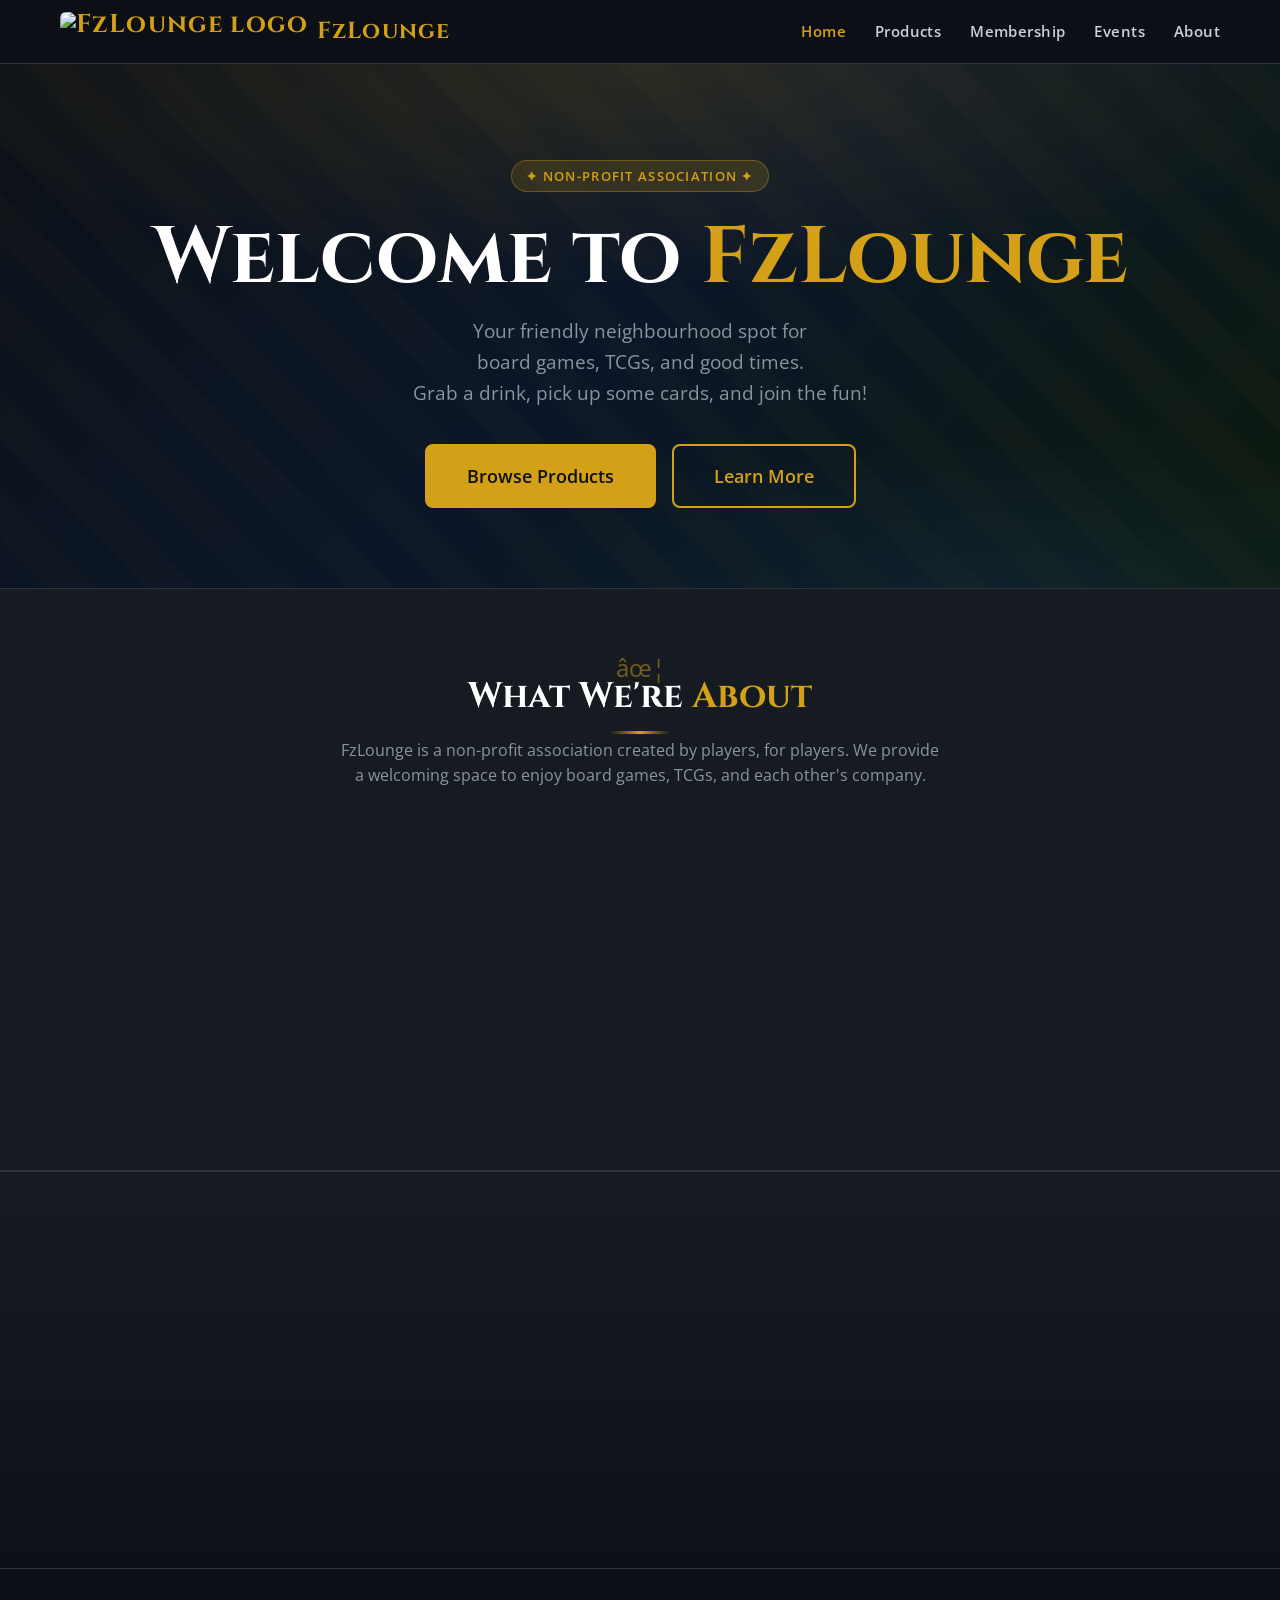
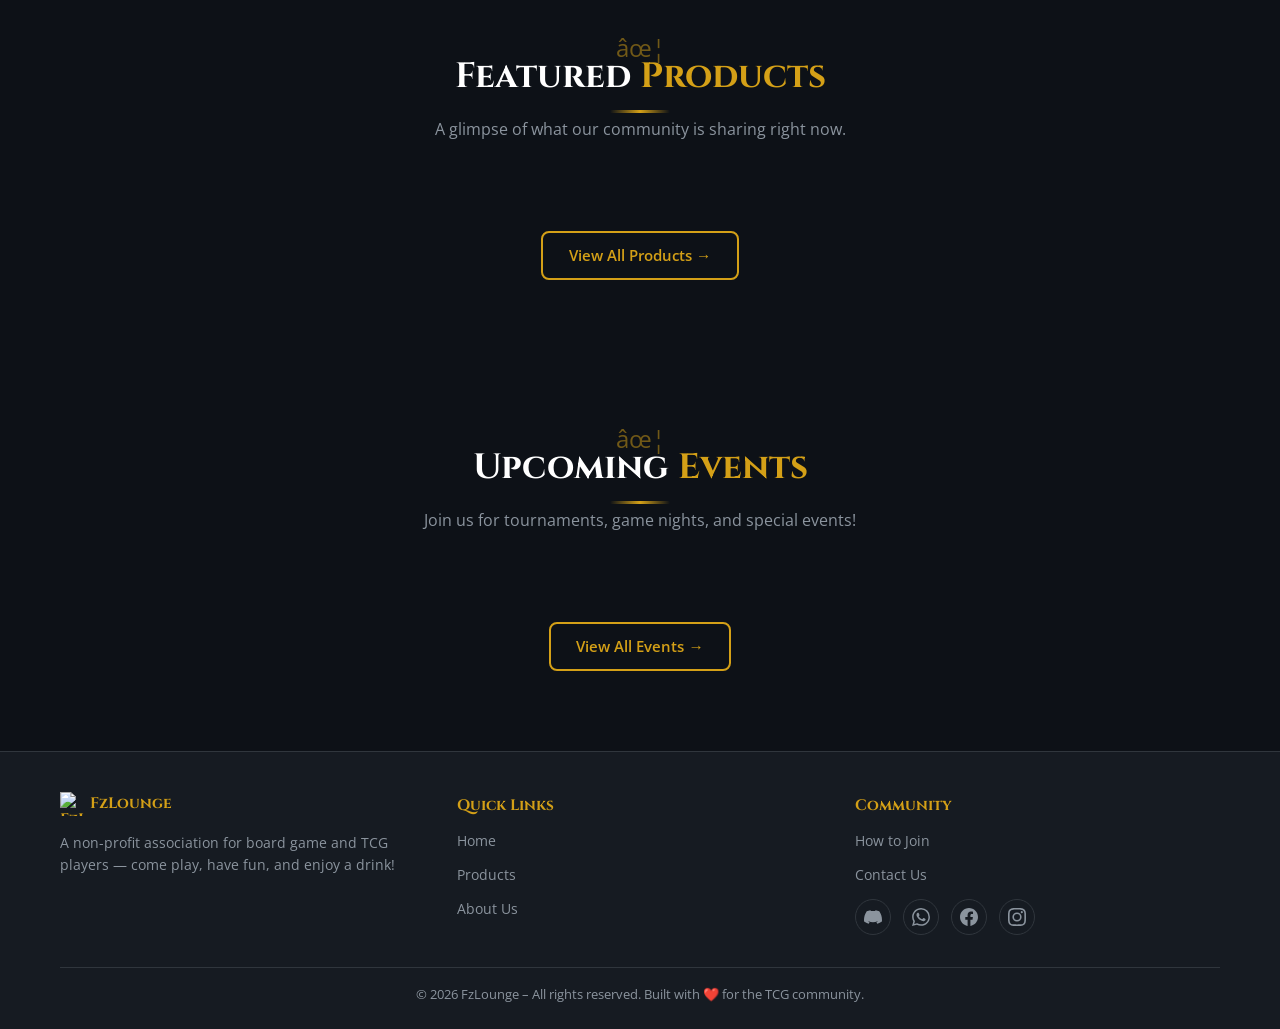
==== commit 922d193d: "Phase 4.4 & 4.5: Performance optimization and Google Analytics 4 - Minified CSS and JavaScript (29% " ====
--- a/index.html
+++ b/index.html
@@ -30,7 +30,17 @@
   <meta name="twitter:image" content="https://github.com/user-attachments/assets/5b11f5cf-b048-4a1c-aaf3-fa44133f79e3" />
 
   <link rel="icon" type="image/gif" href="https://github.com/user-attachments/assets/5b11f5cf-b048-4a1c-aaf3-fa44133f79e3" />
-  <link rel="stylesheet" href="css/style.css" />
+  <link rel="stylesheet" href="css/style.min.css?v=1.0" />
+
+  <!-- Google Analytics 4 -->
+  <!-- Replace G-XXXXXXXXXX with your actual Google Analytics 4 Measurement ID -->
+  <script async src="https://www.googletagmanager.com/gtag/js?id=G-XXXXXXXXXX"></script>
+  <script>
+    window.dataLayer = window.dataLayer || [];
+    function gtag(){dataLayer.push(arguments);}
+    gtag('js', new Date());
+    gtag('config', 'G-XXXXXXXXXX');
+  </script>
 
   <!-- Structured Data (JSON-LD) - Organization Schema -->
   <script type="application/ld+json">
@@ -269,6 +279,6 @@
     </div>
   </div>
 
-  <script src="js/main.js"></script>
+  <script src="js/main.min.js?v=1.0"></script>
 </body>
 </html>
--- a/css/style.min.css
+++ b/css/style.min.css
@@ -0,0 +1 @@
+﻿ @import url('https://fonts.googleapis.com/css2?family=Cinzel:wght@400;600;700&family=Open+Sans:wght@300;400;600&display=swap');:root{--color-bg:#0d1117;--color-surface:#161b22;--color-surface2:#1c2330;--color-border:#30363d;--color-primary:#d4a017;--color-primary-dk:#b8860b;--color-accent:#1f6feb;--color-text:#c9d1d9;--color-text-muted:#8b949e;--color-success:#238636;--color-danger:#da3633;--color-white:#ffffff;--radius-sm:4px;--radius-md:8px;--radius-lg:16px;--shadow-card:0 4px 16px rgba(0,0,0,.5);--font-heading:'Cinzel',serif;--font-body:'Open Sans',sans-serif;--nav-height:64px;--max-width:1200px}*,*::before,*::after{box-sizing:border-box;margin:0;padding:0}html{scroll-behavior:smooth}body{background-color:var(--color-bg);color:var(--color-text);font-family:var(--font-body);font-size:16px;line-height:1.6;min-height:100vh;display:flex;flex-direction:column}img{max-width:100%;display:block}a{color:var(--color-primary);text-decoration:none}a:hover{text-decoration:underline}ul{list-style:none}button{cursor:pointer;font-family:var(--font-body)}.container{width:100%;max-width:var(--max-width);margin:0 auto;padding:0 1.25rem}.sr-only{position:absolute;width:1px;height:1px;padding:0;margin:-1px;overflow:hidden;clip:rect(0,0,0,0);white-space:nowrap;border:0}.text-center{text-align:center}.text-gold{color:var(--color-primary)}.mt-1{margin-top:.5rem}.mt-2{margin-top:1rem}.mb-2{margin-bottom:1rem}.mb-4{margin-bottom:2rem}.btn{display:inline-block;padding:.65rem 1.6rem;border-radius:var(--radius-md);font-size:.95rem;font-weight:600;border:2px solid transparent;transition:background .2s,color .2s,border-color .2s,transform .1s;text-decoration:none}.btn:hover{transform:translateY(-2px);text-decoration:none}.btn:active{transform:translateY(0)}.btn-primary{background:var(--color-primary);color:var(--color-bg);border-color:var(--color-primary)}.btn-primary:hover{background:var(--color-primary-dk);border-color:var(--color-primary-dk)}.btn-outline{background:transparent;color:var(--color-primary);border-color:var(--color-primary)}.btn-outline:hover{background:var(--color-primary);color:var(--color-bg)}.btn-sm{padding:.4rem 1rem;font-size:.85rem}.btn-lg{padding:.85rem 2rem;font-size:1.05rem}.navbar{position:sticky;top:0;z-index:100;height:var(--nav-height);background:rgba(13,17,23,.95);backdrop-filter:blur(8px);border-bottom:1px solid var(--color-border);display:flex;align-items:center}.navbar .container{display:flex;align-items:center;justify-content:space-between;height:100%}.navbar__brand{display:flex;align-items:center;gap:.55rem;font-family:var(--font-heading);font-size:1.45rem;font-weight:700;color:var(--color-primary);letter-spacing:.05em;text-decoration:none}.navbar__brand:hover{text-decoration:none;opacity:.9}.navbar__brand-icon{font-size:1.6rem;line-height:1}.navbar__brand-icon img{height:40px;width:auto;display:block;border-radius:6px}.navbar__links{display:flex;align-items:center;gap:1.8rem}.navbar__links a{color:var(--color-text);font-size:.92rem;font-weight:600;letter-spacing:.03em;transition:color .2s}.navbar__links a:hover,.navbar__links a.active{color:var(--color-primary);text-decoration:none}.navbar__toggle{display:none;background:none;border:none;color:var(--color-text);font-size:1.6rem;padding:.2rem .4rem}@media (max-width:680px){.navbar__toggle{display:block}.navbar__links{display:none;flex-direction:column;position:absolute;top:var(--nav-height);left:0;right:0;background:var(--color-surface);border-bottom:1px solid var(--color-border);padding:1rem 1.25rem 1.5rem;gap:1rem;align-items:flex-start}.navbar__links.open{display:flex}}footer{background:var(--color-surface);border-top:1px solid var(--color-border);padding:2.5rem 0 1.5rem;margin-top:auto}.footer__inner{display:grid;grid-template-columns:repeat(auto-fit,minmax(200px,1fr));gap:2rem;margin-bottom:2rem}.footer__col h4{display:inline-flex;align-items:center;gap:.4rem;font-family:var(--font-heading);font-size:1rem;color:var(--color-primary);margin-bottom:.75rem}.footer__col p,.footer__col li{font-size:.88rem;color:var(--color-text-muted);margin-bottom:.3rem}.footer__col a{color:var(--color-text-muted);transition:color .2s}.footer__col a:hover{color:var(--color-primary)}.footer__social{display:flex;gap:.75rem;margin-top:.5rem}.footer__social a{display:inline-flex;align-items:center;justify-content:center;width:36px;height:36px;border-radius:50%;border:1px solid var(--color-border);color:var(--color-text-muted);transition:border-color .2s,color .2s}.footer__social a svg{display:block}.footer__social a:hover{border-color:var(--color-primary);color:var(--color-primary)}.footer__bottom{border-top:1px solid var(--color-border);padding-top:1rem;font-size:.82rem;color:var(--color-text-muted);text-align:center}.section-title{font-family:var(--font-heading);font-size:clamp(1.5rem,3vw,2.2rem);color:var(--color-white);margin-bottom:.4rem;position:relative;display:inline-block;text-wrap:balance}.section-title::after{content:'';position:absolute;bottom:-8px;left:50%;transform:translateX(-50%);width:60px;height:3px;background:linear-gradient( 90deg,transparent,var(--color-primary),transparent );border-radius:2px}.section-title span{color:var(--color-primary)}.section-sub{color:var(--color-text-muted);font-size:1rem;max-width:600px;text-wrap:balance}.section-header{margin-bottom:2.5rem;position:relative;text-align:center}.section-header::before{content:'âœ¦';position:absolute;top:-20px;left:50%;transform:translateX(-50%);color:var(--color-primary);font-size:1.5rem;opacity:0.5;animation:decorGlow 3s ease-in-out infinite}@keyframes decorGlow{0%,100%{opacity:0.3}50%{opacity:0.7}}.hero{position:relative;overflow:hidden;padding:6rem 0 5rem;background:linear-gradient(135deg,#0d1117 0%,#0a1628 50%,#0d1a0d 100%);text-align:center}.hero::before{content:'';position:absolute;inset:0;background:radial-gradient(ellipse 80% 60% at 50% 0%,rgba(212,160,23,.15) 0%,transparent 70%),radial-gradient(ellipse 60% 40% at 80% 100%,rgba(31,111,235,.10) 0%,transparent 70%);pointer-events:none;animation:heroGlow 10s ease-in-out infinite alternate}@keyframes heroGlow{0%{opacity:0.5;transform:scale(1)}100%{opacity:0.9;transform:scale(1.1)}}.hero::after{content:'';position:absolute;inset:0;background-image:repeating-linear-gradient( 45deg,transparent,transparent 35px,rgba(212,160,23,0.02) 35px,rgba(212,160,23,0.02) 70px );pointer-events:none;z-index:1}.hero > *{position:relative;z-index:2}.hero__badge{display:inline-block;background:rgba(212,160,23,.15);border:1px solid rgba(212,160,23,.35);color:var(--color-primary);font-size:.8rem;font-weight:600;letter-spacing:.1em;text-transform:uppercase;padding:.3rem .9rem;border-radius:999px;margin-bottom:1.25rem}.hero__title{font-family:var(--font-heading);font-size:clamp(2.6rem,7vw,5rem);font-weight:700;color:var(--color-white);line-height:1.15;margin-bottom:.75rem;text-wrap:balance}.hero__title span{color:var(--color-primary)}.hero__tagline{font-size:clamp(1rem,2.5vw,1.2rem);color:var(--color-text-muted);max-width:580px;margin:0 auto 2.25rem;text-wrap:balance}.hero__cta{display:flex;justify-content:center;gap:1rem;flex-wrap:wrap}.hero__deco{position:absolute;bottom:-20px;width:160px;opacity:.06;pointer-events:none}.hero__deco--left{left:5%;transform:rotate(-15deg)}.hero__deco--right{right:5%;transform:rotate(15deg)}.mission{padding:5rem 0;background:var(--color-surface);border-top:1px solid var(--color-border);border-bottom:1px solid var(--color-border)}.mission__grid{display:grid;grid-template-columns:repeat(auto-fit,minmax(230px,1fr));gap:1.75rem;margin-top:2.5rem}.mission__card{background:var(--color-surface2);border:1px solid var(--color-border);border-radius:var(--radius-lg);padding:1.75rem 1.5rem;transition:border-color .2s,transform .2s}.mission__card:hover{border-color:var(--color-primary);transform:translateY(-4px)}.mission__card-icon{font-size:2.2rem;margin-bottom:.75rem}.mission__card h3{font-family:var(--font-heading);font-size:1.05rem;color:var(--color-white);margin-bottom:.5rem}.mission__card p{font-size:.9rem;color:var(--color-text-muted)}.featured{padding:5rem 0}.products-grid{display:grid;grid-template-columns:repeat(auto-fill,minmax(270px,1fr));gap:1.5rem}.product-card{background:var(--color-surface);border:1px solid var(--color-border);border-radius:var(--radius-lg);overflow:hidden;display:flex;flex-direction:column;transition:all 0.3s cubic-bezier(0.4,0,0.2,1);box-shadow:var(--shadow-card);position:relative}.product-card::before{content:'';position:absolute;top:0;left:0;right:0;bottom:0;border-radius:var(--radius-lg);background:linear-gradient( 135deg,rgba(212,160,23,0.1) 0%,transparent 50% );opacity:0;transition:opacity 0.3s;pointer-events:none;z-index:0}.product-card:hover::before{opacity:1}.product-card:hover{border-color:var(--color-primary);transform:translateY(-8px) scale(1.02);box-shadow:0 12px 32px rgba(0,0,0,0.6),0 0 0 2px var(--color-primary),0 0 20px rgba(212,160,23,0.3)}.product-card > *{position:relative;z-index:1}.product-card__img-wrap{position:relative;height:190px;background:var(--color-surface2);overflow:hidden}.product-card__img-wrap img{width:100%;height:100%;object-fit:cover;transition:transform 0.4s cubic-bezier(0.4,0,0.2,1)}.product-card:hover .product-card__img-wrap img{transform:scale(1.1) rotate(2deg)}.product-card__badge{position:absolute;top:.65rem;right:.65rem;font-size:.72rem;font-weight:700;letter-spacing:.05em;text-transform:uppercase;padding:.2rem .55rem;border-radius:999px}.badge-sealed{background:rgba(35,134,54,.85);color:#fff}.product-card__game-tag{position:absolute;bottom:.65rem;left:.65rem;font-size:.72rem;font-weight:600;background:rgba(13,17,23,.8);color:var(--color-primary);border:1px solid rgba(212,160,23,.4);padding:.18rem .55rem;border-radius:999px}.product-card__body{padding:1.1rem 1.2rem;flex:1;display:flex;flex-direction:column}.product-card__title{font-family:var(--font-heading);font-size:1rem;color:var(--color-white);margin-bottom:.35rem;line-height:1.35;text-wrap:balance;hyphens:auto}.product-card__desc{font-size:.88rem;color:var(--color-text-muted);flex:1;margin-bottom:1rem}.product-card__footer{display:flex;align-items:center;justify-content:space-between;gap:.5rem}.product-card__category{font-size:.78rem;color:var(--color-text-muted);font-style:italic}.product-card__id{font-size:.72rem;color:var(--color-text-muted);font-family:'Courier New',monospace;opacity:0.7}.product-card__badges{position:absolute;top:.65rem;left:.65rem;display:flex;flex-direction:column;gap:.35rem;align-items:flex-start}.badge-status{font-size:.7rem;font-weight:700;letter-spacing:.04em;text-transform:uppercase;padding:.25rem .55rem;border-radius:999px;display:inline-flex;align-items:center;gap:.3rem;backdrop-filter:blur(4px)}.badge-status-presale{background:rgba(218,54,51,0.9);color:#fff;border:1px solid rgba(255,255,255,0.2)}.badge-status-available{background:rgba(35,134,54,0.9);color:#fff;border:1px solid rgba(255,255,255,0.2)}.badge-status-limited{background:rgba(255,158,0,0.9);color:#fff;border:1px solid rgba(255,255,255,0.2)}.badge-status-sold{background:rgba(139,148,158,0.9);color:#fff;border:1px solid rgba(255,255,255,0.2)}.badge-new{font-size:.7rem;font-weight:700;letter-spacing:.04em;text-transform:uppercase;padding:.25rem .55rem;border-radius:999px;background:linear-gradient(135deg,rgba(212,160,23,.95),rgba(184,134,11,.95));color:#fff;border:1px solid rgba(255,255,255,0.3);backdrop-filter:blur(4px);animation:subtle-pulse 2s ease-in-out infinite}@keyframes subtle-pulse{0%,100%{transform:scale(1)}50%{transform:scale(1.05)}}.product-card:hover .product-card__img-wrap::after{content:'';position:absolute;top:0;left:0;right:0;bottom:0;background:rgba(0,0,0,0.3);display:flex;align-items:center;justify-content:center;opacity:0;transition:opacity .3s}.product-card:hover .product-card__img-wrap::after{opacity:1}.page-hero{padding:3.5rem 0 2.5rem;background:linear-gradient(180deg,#0a1628 0%,var(--color-bg) 100%);border-bottom:1px solid var(--color-border)}.page-hero .section-title{margin-bottom:.5rem}.search-bar{background:var(--color-surface);border:1px solid var(--color-border);border-radius:var(--radius-lg);padding:1.25rem 1.5rem;margin-bottom:1.5rem}.search-input-wrapper{position:relative;display:flex;align-items:center;max-width:600px;margin:0 auto}.search-icon{position:absolute;left:1rem;width:20px;height:20px;color:var(--color-text-muted);pointer-events:none;z-index:1}.search-bar input[type="search"]{width:100%;background:var(--color-surface2);border:2px solid var(--color-border);border-radius:var(--radius-md);color:var(--color-text);padding:.75rem 3rem .75rem 3rem;font-family:var(--font-body);font-size:.95rem;transition:border-color .2s,box-shadow .2s}.search-bar input[type="search"]:focus{outline:none;border-color:var(--color-primary);box-shadow:0 0 0 3px rgba(212,160,23,0.1)}.search-bar input[type="search"]::placeholder{color:var(--color-text-muted)}.search-bar input[type="search"]::-webkit-search-cancel-button{-webkit-appearance:none;appearance:none}.search-clear{position:absolute;right:1rem;width:28px;height:28px;display:flex;align-items:center;justify-content:center;background:transparent;border:none;border-radius:50%;color:var(--color-text-muted);cursor:pointer;transition:background .2s,color .2s;padding:0}.search-clear:hover{background:var(--color-surface2);color:var(--color-text)}.search-clear svg{width:16px;height:16px}.filter-bar{background:var(--color-surface);border:1px solid var(--color-border);border-radius:var(--radius-lg);padding:1.25rem 1.5rem;display:flex;flex-wrap:wrap;align-items:flex-end;gap:1rem;margin-bottom:2.5rem}.filter-group{display:flex;flex-direction:column;gap:.35rem;min-width:160px}.filter-group label{font-size:.82rem;font-weight:600;color:var(--color-text-muted);text-transform:uppercase;letter-spacing:.06em}.filter-group select{background:var(--color-surface2);border:1px solid var(--color-border);border-radius:var(--radius-md);color:var(--color-text);padding:.5rem .75rem;font-family:var(--font-body);font-size:.92rem;appearance:none;background-image:url("data:image/svg+xml,%3Csvg xmlns='http://www.w3.org/2000/svg' width='12' height='8' viewBox='0 0 12 8'%3E%3Cpath d='M1 1l5 5 5-5' stroke='%238b949e' stroke-width='1.5' fill='none' stroke-linecap='round'/%3E%3C/svg%3E");background-repeat:no-repeat;background-position:right .75rem center;padding-right:2.2rem;cursor:pointer;transition:border-color .2s}.filter-group select:focus{outline:none;border-color:var(--color-primary)}.filter-reset{background:none;border:1px solid var(--color-border);color:var(--color-text-muted);border-radius:var(--radius-md);padding:.5rem 1rem;font-size:.88rem;transition:border-color .2s,color .2s;align-self:flex-end}.filter-reset:hover{border-color:var(--color-primary);color:var(--color-primary)}#products-count{margin-left:auto;align-self:flex-end;font-size:.88rem;color:var(--color-text-muted);white-space:nowrap}.no-results{grid-column:1 / -1;text-align:center;padding:3rem 1rem;color:var(--color-text-muted)}.no-results .icon{font-size:3rem;margin-bottom:.75rem}.form-page{padding:4rem 0}.form-card{background:var(--color-surface);border:1px solid var(--color-border);border-radius:var(--radius-lg);padding:2.5rem;max-width:680px;margin:0 auto;box-shadow:var(--shadow-card)}.form-card h2{font-family:var(--font-heading);font-size:1.55rem;color:var(--color-white);margin-bottom:.35rem}.form-card .form-subtitle{color:var(--color-text-muted);font-size:.92rem;margin-bottom:2rem;border-bottom:1px solid var(--color-border);padding-bottom:1.25rem}.form-row{display:grid;grid-template-columns:1fr 1fr;gap:1.25rem}@media (max-width:520px){.form-row{grid-template-columns:1fr}}.form-group{display:flex;flex-direction:column;gap:.38rem;margin-bottom:1.25rem}.form-group label{font-size:.88rem;font-weight:600;color:var(--color-text)}.form-group .required-star{color:var(--color-primary);margin-left:2px}.form-group input,.form-group select,.form-group textarea{background:var(--color-surface2);border:1px solid var(--color-border);border-radius:var(--radius-md);color:var(--color-text);font-family:var(--font-body);font-size:.95rem;padding:.6rem .9rem;transition:border-color .2s,box-shadow .2s;width:100%}.form-group input::placeholder,.form-group textarea::placeholder{color:var(--color-text-muted)}.form-group input:focus,.form-group select:focus,.form-group textarea:focus{outline:none;border-color:var(--color-primary);box-shadow:0 0 0 3px rgba(212,160,23,.15)}.form-group select{appearance:none;background-image:url("data:image/svg+xml,%3Csvg xmlns='http://www.w3.org/2000/svg' width='12' height='8' viewBox='0 0 12 8'%3E%3Cpath d='M1 1l5 5 5-5' stroke='%238b949e' stroke-width='1.5' fill='none' stroke-linecap='round'/%3E%3C/svg%3E");background-repeat:no-repeat;background-position:right .9rem center;padding-right:2.5rem;cursor:pointer}.form-group textarea{resize:vertical;min-height:110px}.field-error{font-size:.82rem;color:var(--color-danger);display:none}.form-group.has-error input,.form-group.has-error select,.form-group.has-error textarea{border-color:var(--color-danger);box-shadow:0 0 0 3px rgba(218,54,51,.12)}.form-group.has-error .field-error{display:block}.form-note{font-size:.82rem;color:var(--color-text-muted);margin-bottom:1.5rem}.form-submit{width:100%}.thankyou-box{display:none;text-align:center;padding:2.5rem 1rem}.thankyou-box.visible{display:block}.thankyou-box .icon-big{font-size:3.5rem;margin-bottom:1rem}.thankyou-box h3{font-family:var(--font-heading);font-size:1.6rem;color:var(--color-white);margin-bottom:.5rem}.thankyou-box p{color:var(--color-text-muted);margin-bottom:1.5rem}.about-section{padding:5rem 0}.about-section + .about-section{border-top:1px solid var(--color-border)}.about-hero-text{max-width:700px}.about-hero-text p{color:var(--color-text-muted);font-size:1.05rem;line-height:1.8;margin-top:1rem}.story-content{display:grid;gap:3rem;margin-top:2rem}.story-timeline{display:flex;flex-direction:column;gap:2rem;position:relative}.story-timeline::before{content:'';position:absolute;left:48px;top:40px;bottom:40px;width:2px;background:linear-gradient(to bottom,var(--color-primary),transparent)}.timeline-item{display:grid;grid-template-columns:auto 1fr;gap:2rem;align-items:start}.timeline-year{font-family:var(--font-heading);font-size:2rem;font-weight:700;color:var(--color-primary);min-width:100px;position:relative;z-index:1}.timeline-year::after{content:'';position:absolute;right:-26px;top:50%;width:16px;height:16px;background:var(--color-primary);border-radius:50%;transform:translateY(-50%);box-shadow:0 0 0 4px var(--color-bg),0 0 0 6px var(--color-primary)}.timeline-content{background:var(--color-surface);padding:1.5rem;border-radius:var(--radius-md);border-left:3px solid var(--color-primary);transition:transform 0.2s,box-shadow 0.2s}.timeline-content:hover{transform:translateX(4px);box-shadow:0 4px 16px rgba(212,160,23,0.2)}.timeline-content h3{font-family:var(--font-heading);font-size:1.4rem;color:var(--color-white);margin-bottom:0.75rem}.timeline-content p{color:var(--color-text);line-height:1.8}.games-showcase{background:var(--color-surface);padding:2rem;border-radius:var(--radius-lg);border:1px solid var(--color-border)}.games-showcase h3{font-family:var(--font-heading);font-size:1.6rem;color:var(--color-white);margin-bottom:1.5rem;text-align:center}.games-grid{display:grid;grid-template-columns:repeat(auto-fit,minmax(180px,1fr));gap:1rem;margin-bottom:1rem}.game-badge{background:var(--color-surface2);color:var(--color-text);padding:1rem;border-radius:var(--radius-md);text-align:center;font-size:0.9rem;font-weight:600;border:1px solid var(--color-border);transition:all 0.3s cubic-bezier(0.4,0,0.2,1);cursor:default;display:flex;flex-direction:column;align-items:center;gap:0.75rem;min-height:110px;justify-content:center}.game-logo-wrapper{width:56px;height:56px;display:flex;align-items:center;justify-content:center;position:relative}.game-logo{max-width:100%;max-height:100%;width:auto;height:auto;object-fit:contain;filter:brightness(0.9) contrast(1.1);transition:all 0.3s}.game-logo-fallback{width:56px;height:56px;display:flex;align-items:center;justify-content:center;background:linear-gradient(135deg,var(--color-primary),var(--color-primary-dk));color:var(--color-bg);font-family:var(--font-heading);font-size:1.1rem;font-weight:700;border-radius:8px;box-shadow:0 2px 8px rgba(212,160,23,0.3)}.game-name{display:block;line-height:1.3;white-space:nowrap;overflow:hidden;text-overflow:ellipsis;max-width:100%}.game-badge:hover{background:var(--color-primary);color:var(--color-bg);border-color:var(--color-primary);transform:translateY(-4px) scale(1.05);box-shadow:0 8px 16px rgba(212,160,23,0.3)}.game-badge:hover .game-logo{filter:brightness(1.2) contrast(1.2);transform:scale(1.1)}.game-badge:hover .game-logo-fallback{transform:scale(1.1) rotate(5deg);box-shadow:0 4px 16px rgba(212,160,23,0.5)}.games-note{text-align:center;color:var(--color-text-muted);font-style:italic;font-size:0.9rem;margin-top:1rem}@media (max-width:768px){.story-timeline::before{left:14px}.timeline-item{grid-template-columns:1fr;gap:0.5rem}.timeline-year{font-size:1.5rem;min-width:auto}.timeline-year::after{right:auto;left:-20px}.games-grid{grid-template-columns:repeat(auto-fit,minmax(140px,1fr));gap:0.75rem}.game-badge{min-height:95px;padding:0.75rem 0.5rem}.game-logo-wrapper{width:48px;height:48px}.game-logo-fallback{width:48px;height:48px;font-size:1rem}.game-name{font-size:0.85rem}}.values-grid{display:grid;grid-template-columns:repeat(auto-fit,minmax(220px,1fr));gap:1.5rem;margin-top:2rem}.value-card{background:var(--color-surface);border:1px solid var(--color-border);border-radius:var(--radius-lg);padding:1.75rem 1.5rem;transition:border-color .2s}.value-card:hover{border-color:var(--color-primary)}.value-card .icon{font-size:2rem;margin-bottom:.75rem}.value-card h3{font-family:var(--font-heading);color:var(--color-white);font-size:.98rem;margin-bottom:.4rem}.value-card p{font-size:.88rem;color:var(--color-text-muted)}.join-steps{counter-reset:steps;display:grid;grid-template-columns:repeat(auto-fit,minmax(220px,1fr));gap:1.5rem;margin-top:2rem}.join-step{background:var(--color-surface);border:1px solid var(--color-border);border-radius:var(--radius-lg);padding:1.5rem;position:relative;transition:border-color .2s}.join-step:hover{border-color:var(--color-primary)}.join-step__num{display:inline-flex;align-items:center;justify-content:center;width:38px;height:38px;border-radius:50%;background:var(--color-primary);color:var(--color-bg);font-family:var(--font-heading);font-weight:700;font-size:1rem;margin-bottom:.75rem}.join-step h3{font-family:var(--font-heading);color:var(--color-white);font-size:.95rem;margin-bottom:.4rem}.join-step p{font-size:.88rem;color:var(--color-text-muted)}.contact-grid{display:grid;grid-template-columns:repeat(auto-fit,minmax(220px,1fr));gap:1.5rem;margin-top:2rem}.contact-card{background:var(--color-surface);border:1px solid var(--color-border);border-radius:var(--radius-lg);padding:1.75rem 1.5rem;text-align:center;transition:border-color .2s}.contact-card:hover{border-color:var(--color-primary)}.contact-card .icon{font-size:2rem;margin-bottom:.75rem;color:var(--color-primary)}.contact-card h3{font-family:var(--font-heading);color:var(--color-white);font-size:.95rem;margin-bottom:.4rem}.contact-card p,.contact-card a{font-size:.88rem;color:var(--color-text-muted)}.divider{border:none;border-top:1px solid var(--color-border);margin:3rem 0}.hidden{display:none !important}.modal-overlay{position:fixed;inset:0;background:rgba(0,0,0,.7);display:flex;align-items:center;justify-content:center;z-index:1000;padding:1rem}.modal{background:var(--color-surface);border:1px solid var(--color-border);border-radius:var(--radius-lg);padding:2rem 2.4rem 2.4rem;max-width:440px;width:100%;position:relative;box-shadow:0 8px 32px rgba(0,0,0,.5)}.modal-close{position:absolute;top:.9rem;right:1rem;background:transparent;border:none;color:var(--color-text-muted);font-size:1.2rem;cursor:pointer;line-height:1;padding:.25rem .5rem;border-radius:var(--radius);transition:color .2s}.modal-close:hover{color:var(--color-white)}.modal-title{font-family:var(--font-heading);font-size:1.3rem;color:var(--color-white);margin-bottom:.6rem}.modal-desc{font-size:.9rem;color:var(--color-text-muted);margin-bottom:1.6rem;line-height:1.6}.modal-desc strong{color:var(--color-primary)}.modal-channels{display:flex;gap:1rem;flex-wrap:wrap}.modal-channel-btn{flex:1 1 120px;text-align:center;text-decoration:none}.active-filters{display:flex;align-items:center;gap:1rem;flex-wrap:wrap;background:var(--color-surface);border:1px solid var(--color-border);border-radius:var(--radius-lg);padding:1rem 1.5rem;margin-bottom:2rem}.active-filters__label{font-size:.82rem;font-weight:600;color:var(--color-text-muted);text-transform:uppercase;letter-spacing:.06em}.filter-chips{display:flex;flex-wrap:wrap;gap:.5rem;flex:1}.filter-chip{display:inline-flex;align-items:center;gap:.4rem;background:var(--color-surface2);border:1px solid var(--color-primary);color:var(--color-primary);border-radius:999px;padding:.35rem .75rem;font-size:.82rem;font-weight:600;cursor:pointer;transition:all .2s}.filter-chip:hover{background:rgba(212,160,23,0.1);transform:translateY(-1px)}.filter-chip svg{width:14px;height:14px;stroke-width:2.5}.product-detail-modal{background:rgba(0,0,0,0.85);backdrop-filter:blur(4px)}.product-detail-modal .modal-content{background:var(--color-surface);border:1px solid var(--color-border);border-radius:var(--radius-lg);max-width:900px;width:100%;max-height:90vh;overflow-y:auto;position:relative;box-shadow:0 12px 48px rgba(0,0,0,0.7);padding:2rem}.product-detail-modal .modal-close{position:absolute;top:1.5rem;right:1.5rem;width:36px;height:36px;display:flex;align-items:center;justify-content:center;background:var(--color-surface2);border:1px solid var(--color-border);border-radius:50%;color:var(--color-text-muted);cursor:pointer;transition:all .2s;z-index:10}.product-detail-modal .modal-close:hover{background:var(--color-primary);color:var(--color-bg);border-color:var(--color-primary)}.product-detail-modal .modal-close svg{width:18px;height:18px}.modal-nav{position:absolute;top:50%;left:0;right:0;transform:translateY(-50%);display:flex;justify-content:space-between;pointer-events:none;z-index:5;padding:0 1rem}.modal-nav-btn{width:44px;height:44px;display:flex;align-items:center;justify-content:center;background:var(--color-surface);border:1px solid var(--color-border);border-radius:50%;color:var(--color-text);cursor:pointer;transition:all .2s;pointer-events:all}.modal-nav-btn:hover:not(:disabled){background:var(--color-primary);color:var(--color-bg);border-color:var(--color-primary);transform:scale(1.1)}.modal-nav-btn:disabled{opacity:0.3;cursor:not-allowed}.modal-nav-btn svg{width:20px;height:20px}.modal-body{position:relative;z-index:1}.modal-product-detail{display:grid;grid-template-columns:1fr 1.5fr;gap:2.5rem;margin-bottom:2.5rem}.modal-product-image{position:relative;background:var(--color-surface2);border-radius:var(--radius-lg);overflow:hidden;aspect-ratio:1}.modal-product-image img{width:100%;height:100%;object-fit:cover}.modal-product-image .modal-badge{position:absolute;top:1rem;left:1rem}.modal-product-info h2{font-family:var(--font-heading);font-size:1.8rem;color:var(--color-white);margin-bottom:.75rem;line-height:1.3}.modal-product-meta{display:flex;align-items:center;gap:.75rem;margin-bottom:1.25rem}.modal-product-meta .product-id{font-size:.85rem;color:var(--color-text-muted);font-family:'Courier New',monospace}.modal-product-description{font-size:1rem;line-height:1.7;color:var(--color-text);margin-bottom:2rem}.modal-product-specs{background:var(--color-surface2);border:1px solid var(--color-border);border-radius:var(--radius-md);padding:1.5rem;margin-bottom:2rem}.modal-product-specs h3{font-family:var(--font-heading);font-size:1.1rem;color:var(--color-white);margin-bottom:1rem}.spec-item{display:flex;align-items:center;justify-content:space-between;padding:.6rem 0;border-bottom:1px solid var(--color-border)}.spec-item:last-child{border-bottom:none}.spec-label{font-size:.9rem;color:var(--color-text-muted);font-weight:600}.spec-value{font-size:.9rem;color:var(--color-text)}.modal-product-actions{display:flex;gap:1rem;flex-wrap:wrap}.btn-share{display:inline-flex;align-items:center;gap:.5rem}.modal-related{padding-top:2rem;border-top:1px solid var(--color-border)}.modal-related h3{font-family:var(--font-heading);font-size:1.3rem;color:var(--color-white);margin-bottom:1.25rem}.related-products-grid{display:grid;grid-template-columns:repeat(auto-fill,minmax(180px,1fr));gap:1rem}.related-product{background:var(--color-surface2);border:1px solid var(--color-border);border-radius:var(--radius-md);overflow:hidden;transition:all .2s;cursor:pointer}.related-product:hover{border-color:var(--color-primary);transform:translateY(-3px);box-shadow:0 4px 16px rgba(212,160,23,0.15)}.related-product img{width:100%;aspect-ratio:1;object-fit:cover}.related-product__info{padding:.75rem}.related-product__info h4{font-size:.85rem;color:var(--color-white);margin-bottom:.3rem;line-height:1.3;display:-webkit-box;-webkit-line-clamp:2;-webkit-box-orient:vertical;overflow:hidden}.related-product__game{font-size:.72rem;color:var(--color-text-muted)}@media (max-width:768px){.product-detail-modal .modal-content{padding:1.5rem 1rem;max-height:95vh}.modal-product-detail{grid-template-columns:1fr;gap:1.5rem}.modal-nav{padding:0 .5rem}.modal-nav-btn{width:36px;height:36px}.related-products-grid{grid-template-columns:repeat(auto-fill,minmax(140px,1fr))}.modal-product-actions{flex-direction:column}.modal-product-actions .btn{width:100%;justify-content:center}}.hero--small{padding:4rem 0 3rem}:root{--tier-wood:#8B4513;--tier-bronze:#CD7F32;--tier-silver:#C0C0C0;--tier-gold:#FFD700;--tier-platinum:#E5E4E2}.tiers-overview{padding:4rem 0;background:var(--color-surface);border-top:1px solid var(--color-border)}.tiers-grid{display:grid;grid-template-columns:repeat(auto-fit,minmax(280px,1fr));gap:2rem;margin-top:2.5rem}.tier-card{background:var(--color-surface2);border:2px solid var(--color-border);border-radius:var(--radius-lg);overflow:hidden;display:flex;flex-direction:column;transition:all .3s;position:relative}.tier-card:hover{transform:translateY(-8px);box-shadow:0 12px 32px rgba(0,0,0,0.4)}.tier-card--wood:hover{border-color:var(--tier-wood)}.tier-card--bronze:hover{border-color:var(--tier-bronze)}.tier-card--silver:hover{border-color:var(--tier-silver)}.tier-card--gold:hover{border-color:var(--tier-gold)}.tier-card--platinum:hover{border-color:var(--tier-platinum)}.tier-card--popular{border-color:var(--color-primary);box-shadow:0 8px 24px rgba(212,160,23,0.2)}.tier-card__badge{position:absolute;top:-1px;right:20px;background:var(--color-primary);color:var(--color-bg);font-size:.7rem;font-weight:700;text-transform:uppercase;letter-spacing:.08em;padding:.4rem 1rem;border-radius:0 0 var(--radius-md) var(--radius-md);box-shadow:0 4px 8px rgba(0,0,0,0.2)}.tier-card__header{padding:2rem 1.5rem;text-align:center;background:linear-gradient(180deg,var(--color-surface2) 0%,var(--color-surface) 100%);border-bottom:1px solid var(--color-border)}.tier-card__icon{font-size:3rem;margin-bottom:.75rem;line-height:1}.tier-card__name{font-family:var(--font-heading);font-size:1.5rem;color:var(--color-white);margin-bottom:1rem}.tier-card__price{display:flex;align-items:baseline;justify-content:center;gap:.3rem;margin-bottom:.5rem}.price-large{font-family:var(--font-heading);font-size:2.5rem;font-weight:700;color:var(--color-primary);line-height:1}.price-period{font-size:1rem;color:var(--color-text-muted)}.tier-card__yearly{font-size:.85rem;color:var(--color-text-muted);margin-bottom:.75rem}.tier-card__savings{display:inline-block;background:rgba(212,160,23,0.15);border:1px solid rgba(212,160,23,0.3);color:var(--color-primary);font-size:.75rem;font-weight:600;padding:.3rem .75rem;border-radius:999px}.tier-card__body{padding:1.5rem;flex:1}.tier-card__body h4{font-family:var(--font-heading);font-size:1rem;color:var(--color-white);margin-bottom:1rem}.benefits-list{list-style:none;display:flex;flex-direction:column;gap:.65rem}.benefits-list li{display:flex;align-items:flex-start;gap:.5rem;font-size:.88rem;color:var(--color-text);line-height:1.5}.benefit-icon{color:var(--color-primary);font-weight:700;flex-shrink:0}.tier-card__credit{background:rgba(212,160,23,0.1);border:1px solid rgba(212,160,23,0.25);border-radius:var(--radius-md);padding:.75rem 1rem;margin-top:1.25rem;text-align:center;font-size:.88rem;color:var(--color-text)}.tier-card__footer{padding:1.5rem;border-top:1px solid var(--color-border)}.btn-block{width:100%;justify-content:center}.tiers-comparison{padding:4rem 0}.table-wrapper{overflow-x:auto;margin-top:2rem;border:1px solid var(--color-border);border-radius:var(--radius-lg);background:var(--color-surface2)}.comparison-table{width:100%;border-collapse:collapse;font-size:.9rem}.comparison-table thead th{background:var(--color-surface);padding:1.5rem 1rem;text-align:center;border-bottom:2px solid var(--color-border);font-weight:600;white-space:nowrap}.comparison-table thead th:first-child{text-align:left;font-family:var(--font-heading);color:var(--color-primary);font-size:1rem}.comparison-table tbody tr{border-bottom:1px solid var(--color-border)}.comparison-table tbody tr:last-child{border-bottom:none}.comparison-table tbody tr:hover{background:rgba(212,160,23,0.05)}.comparison-table td{padding:1rem;text-align:center;color:var(--color-text)}.comparison-table .feature-label{text-align:left;font-weight:600;color:var(--color-text-muted)}.tier-header{display:flex;flex-direction:column;align-items:center;gap:.35rem}.tier-icon{font-size:1.8rem}.tier-name{font-family:var(--font-heading);font-size:.95rem;color:var(--color-white)}.tier-price{font-size:.8rem;color:var(--color-text-muted)}.tier-col--wood{color:var(--tier-wood)}.tier-col--bronze{color:var(--tier-bronze)}.tier-col--silver{color:var(--tier-silver)}.tier-col--gold{color:var(--tier-gold)}.tier-col--platinum{color:var(--tier-platinum)}.tiers-rules{padding:4rem 0;background:var(--color-surface);border-top:1px solid var(--color-border)}.rules-grid{display:grid;grid-template-columns:repeat(auto-fit,minmax(300px,1fr));gap:1.5rem;margin-top:2.5rem}.rule-card{background:var(--color-surface2);border:1px solid var(--color-border);border-radius:var(--radius-lg);padding:1.75rem 1.5rem;transition:border-color .2s,transform .2s}.rule-card:hover{border-color:var(--color-primary);transform:translateY(-3px)}.rule-card__icon{font-size:2rem;margin-bottom:.75rem}.rule-card h3{font-family:var(--font-heading);font-size:1.05rem;color:var(--color-white);margin-bottom:.75rem}.rule-card p{font-size:.9rem;color:var(--color-text-muted);line-height:1.6}.priority-example{background:rgba(212,160,23,0.1);border-left:3px solid var(--color-primary);padding:.75rem 1rem;margin-top:1rem;border-radius:var(--radius-sm);font-size:.85rem;line-height:1.6}.priority-example strong{color:var(--color-primary)}.tiers-discounts{padding:4rem 0}.discount-table-wrapper{margin-top:2rem;overflow-x:auto;border:1px solid var(--color-border);border-radius:var(--radius-lg);background:var(--color-surface2)}.discount-table{width:100%;border-collapse:collapse;font-size:.9rem}.discount-table thead{background:var(--color-surface)}.discount-table th{padding:1.25rem 1rem;text-align:left;border-bottom:2px solid var(--color-border);font-family:var(--font-heading);color:var(--color-primary);font-weight:600}.discount-table tbody tr{border-bottom:1px solid var(--color-border);transition:background .2s}.discount-table tbody tr:last-child{border-bottom:none}.discount-table tbody tr:hover{background:rgba(212,160,23,0.05)}.discount-table td{padding:1rem;color:var(--color-text)}.tier-badge{display:inline-flex;align-items:center;gap:.35rem;font-weight:600;font-size:.88rem}.tier-badge.tier-wood{color:var(--tier-wood)}.tier-badge.tier-bronze{color:var(--tier-bronze)}.tier-badge.tier-silver{color:var(--tier-silver)}.tier-badge.tier-gold{color:var(--tier-gold)}.tier-badge.tier-platinum{color:var(--tier-platinum)}.discount-note{background:var(--color-surface2);border:1px solid var(--color-border);border-radius:var(--radius-md);padding:1.25rem 1.5rem;margin-top:1.5rem}.discount-note p{font-size:.88rem;color:var(--color-text-muted);line-height:1.6;margin:0}.discount-note strong{color:var(--color-primary)}.tiers-cta{padding:4rem 0;background:var(--color-surface);border-top:1px solid var(--color-border)}.cta-card{background:linear-gradient(135deg,var(--color-surface2) 0%,var(--color-surface) 100%);border:2px solid var(--color-primary);border-radius:var(--radius-lg);padding:3rem 2rem;text-align:center;max-width:700px;margin:0 auto;box-shadow:0 8px 32px rgba(212,160,23,0.15)}.cta-card h2{font-family:var(--font-heading);font-size:2rem;color:var(--color-white);margin-bottom:1rem}.cta-card p{font-size:1.05rem;color:var(--color-text-muted);line-height:1.7;margin-bottom:2rem}.cta-buttons{display:flex;justify-content:center;gap:1rem;flex-wrap:wrap}.footer__update{font-size:.78rem;color:var(--color-text-muted);margin-top:.5rem}.footer__update time{color:var(--color-primary);font-weight:600}.footer__top{display:grid;grid-template-columns:repeat(auto-fit,minmax(200px,1fr));gap:2rem;margin-bottom:2rem}.footer__col h3{font-family:var(--font-heading);font-size:1.1rem;color:var(--color-primary);margin-bottom:.75rem}.footer__col h4{font-family:var(--font-heading);font-size:.95rem;color:var(--color-primary);margin-bottom:.75rem}.footer__col p{font-size:.88rem;color:var(--color-text-muted);line-height:1.6}.footer__col ul{list-style:none;display:flex;flex-direction:column;gap:.4rem}.footer__col ul li a{font-size:.88rem;color:var(--color-text-muted);transition:color .2s}.footer__col ul li a:hover{color:var(--color-primary);text-decoration:none}.error-message{grid-column:1 / -1;text-align:center;padding:3rem 1.5rem;background:var(--color-surface2);border:1px solid var(--color-danger);border-radius:var(--radius-lg)}.error-message h3{font-family:var(--font-heading);font-size:1.3rem;color:var(--color-danger);margin-bottom:.75rem}.error-message p{color:var(--color-text-muted);font-size:.95rem}@media (max-width:680px){.navbar__links.active{display:flex}}@media (max-width:768px){.tiers-grid{grid-template-columns:1fr;max-width:400px;margin-left:auto;margin-right:auto}.rules-grid{grid-template-columns:1fr}.cta-card{padding:2rem 1.5rem}.cta-card h2{font-size:1.5rem}.cta-buttons{flex-direction:column}.cta-buttons .btn{width:100%}.table-wrapper{border-radius:0}.comparison-table{font-size:.8rem}.comparison-table th,.comparison-table td{padding:.75rem .5rem}.tier-icon{font-size:1.4rem}.tier-name{font-size:.85rem}}@media (max-width:480px){.tier-card__header{padding:1.5rem 1rem}.tier-card__icon{font-size:2.5rem}.tier-card__name{font-size:1.25rem}.price-large{font-size:2rem}.hero--small{padding:3rem 0 2rem}.discount-table{font-size:.75rem}.tier-badge{font-size:.8rem}}.product-card__pricing{background:rgba(212,160,23,0.08);border:1px solid rgba(212,160,23,0.25);border-radius:var(--radius-md);padding:.75rem 1rem;margin-bottom:1rem;display:flex;flex-direction:column;gap:.25rem}.price-from{font-family:var(--font-heading);font-size:1.3rem;font-weight:700;color:var(--color-primary);line-height:1}.price-tiers{font-size:.75rem;color:var(--color-text-muted);text-transform:uppercase;letter-spacing:.05em}.modal-product-pricing{background:var(--color-surface2);border:1px solid var(--color-border);border-radius:var(--radius-md);padding:1.5rem;margin-bottom:2rem}.modal-product-pricing h3{font-family:var(--font-heading);font-size:1.1rem;color:var(--color-white);margin-bottom:1rem;display:flex;align-items:center;gap:.5rem}.pricing-table{display:flex;flex-direction:column;gap:.5rem;margin-bottom:1rem}.pricing-row{display:flex;align-items:center;justify-content:space-between;padding:.75rem 1rem;background:var(--color-surface);border:1px solid var(--color-border);border-radius:var(--radius-sm);transition:all .2s}.pricing-row:hover{border-color:var(--color-primary);transform:translateX(3px)}.tier-info{display:flex;align-items:center;gap:.65rem}.tier-icon{font-size:1.3rem;line-height:1}.tier-name{font-weight:600;color:var(--color-text);font-size:.95rem}.tier-price-group{display:flex;align-items:center;gap:.75rem}.tier-price{font-family:var(--font-heading);font-size:1.15rem;font-weight:700;color:var(--color-primary)}.savings-badge{font-size:.75rem;font-weight:600;color:var(--color-success);background:rgba(35,134,54,0.15);border:1px solid rgba(35,134,54,0.3);padding:.2rem .5rem;border-radius:999px}.tier-info-link{display:inline-flex;align-items:center;gap:.35rem;font-size:.88rem;color:var(--color-primary);text-decoration:none;transition:color .2s,gap .2s}.tier-info-link:hover{color:var(--color-white);gap:.6rem}.pricing-row.tier-wood .tier-icon{opacity:.7}.pricing-row.tier-bronze .tier-icon{color:#CD7F32}.pricing-row.tier-silver .tier-icon{color:#C0C0C0}.pricing-row.tier-gold .tier-icon{color:#FFD700}.pricing-row.tier-platinum .tier-icon{color:#E5E4E2}@media (max-width:768px){.modal-product-pricing{padding:1.25rem 1rem}.pricing-row{padding:.65rem .75rem}.tier-name{font-size:.88rem}.tier-price{font-size:1rem}.savings-badge{font-size:.7rem;padding:.15rem .4rem}.tier-price-group{flex-direction:column;align-items:flex-end;gap:.3rem}}@media (max-width:480px){.product-card__pricing{padding:.65rem .85rem}.price-from{font-size:1.15rem}.price-tiers{font-size:.7rem}}.events-filters{padding:2rem 0 0;background:var(--color-bg)}.events-grid{display:grid;grid-template-columns:repeat(auto-fill,minmax(350px,1fr));gap:2rem}.event-card{background:var(--color-surface);border:1px solid var(--color-border);border-radius:var(--radius-lg);overflow:hidden;display:grid;grid-template-columns:120px 1fr;gap:0;transition:all .3s;box-shadow:var(--shadow-card)}.event-card:hover{border-color:var(--color-primary);transform:translateY(-4px);box-shadow:0 8px 28px rgba(212,160,23,0.18)}.event-card__date-badge{background:linear-gradient(135deg,var(--color-primary) 0%,var(--color-primary-dk) 100%);color:var(--color-bg);display:flex;flex-direction:column;align-items:center;justify-content:center;padding:1.5rem 1rem;text-align:center}.date-month{font-size:.85rem;font-weight:700;text-transform:uppercase;letter-spacing:.1em;opacity:.9}.date-day{font-family:var(--font-heading);font-size:3rem;font-weight:700;line-height:1;margin:.25rem 0}.date-year{font-size:.8rem;opacity:.85;font-weight:600}.event-card__content{padding:1.5rem;display:flex;flex-direction:column;gap:1rem}.event-card__header{display:flex;align-items:flex-start;justify-content:space-between;gap:1rem}.event-card__title{font-family:var(--font-heading);font-size:1.25rem;color:var(--color-white);line-height:1.3;margin:0;flex:1;text-wrap:balance;hyphens:auto}.event-status{display:inline-flex;align-items:center;gap:.35rem;font-size:.75rem;font-weight:700;text-transform:uppercase;letter-spacing:.05em;padding:.3rem .65rem;border-radius:999px;white-space:nowrap;flex-shrink:0}.event-status.status-open{background:rgba(35,134,54,0.15);color:var(--color-success);border:1px solid rgba(35,134,54,0.3);animation:statusPulse 2s ease-in-out infinite}@keyframes statusPulse{0%,100%{box-shadow:0 0 0 0 rgba(35,134,54,0.4)}50%{box-shadow:0 0 0 6px rgba(35,134,54,0)}}.event-status.status-almost-full{background:rgba(255,158,0,0.15);color:#FF9E00;border:1px solid rgba(255,158,0,0.3);animation:statusBlink 1.5s ease-in-out infinite}@keyframes statusBlink{0%,100%{opacity:1}50%{opacity:0.7}}.event-status.status-full{background:rgba(218,54,51,0.15);color:var(--color-danger);border:1px solid rgba(218,54,51,0.3)}.event-status.status-past{background:rgba(139,148,158,0.15);color:var(--color-text-muted);border:1px solid rgba(139,148,158,0.3)}.event-card__meta{display:flex;flex-wrap:wrap;gap:1rem;font-size:.85rem;color:var(--color-text-muted)}.event-meta-item{display:inline-flex;align-items:center;gap:.4rem}.event-meta-item svg{flex-shrink:0;opacity:.7}.event-card__description{font-size:.92rem;line-height:1.6;color:var(--color-text);margin:0}.event-card__details{display:flex;flex-wrap:wrap;gap:.5rem}.detail-badge{display:inline-block;background:var(--color-surface2);border:1px solid var(--color-border);color:var(--color-text);font-size:.8rem;padding:.3rem .65rem;border-radius:var(--radius-sm)}.event-card__footer{display:flex;align-items:center;justify-content:space-between;gap:1rem;padding-top:1rem;border-top:1px solid var(--color-border)}.capacity-indicator{font-size:.85rem;font-weight:600;color:var(--color-text-muted)}.btn-disabled{opacity:.5;cursor:not-allowed;pointer-events:none}@media (max-width:768px){.events-grid{grid-template-columns:1fr}.event-card{grid-template-columns:100px 1fr}.event-card__date-badge{padding:1rem .75rem}.date-day{font-size:2.5rem}.event-card__content{padding:1.25rem}.event-card__title{font-size:1.1rem}.event-card__header{flex-direction:column;align-items:flex-start}.event-card__meta{flex-direction:column;gap:.5rem}.event-card__footer{flex-direction:column;align-items:flex-start}.event-card__footer .btn{width:100%;justify-content:center}}@media (max-width:480px){.event-card{grid-template-columns:1fr}.event-card__date-badge{flex-direction:row;justify-content:space-between;padding:1rem 1.25rem}.date-month,.date-day,.date-year{margin:0}.date-day{font-size:2rem}}.stats-section{padding:5rem 0;background:linear-gradient(180deg,var(--color-surface) 0%,var(--color-bg) 100%);border-top:1px solid var(--color-border);border-bottom:1px solid var(--color-border)}.stats-grid{display:grid;grid-template-columns:repeat(auto-fit,minmax(220px,1fr));gap:2rem}.stat-card{background:var(--color-surface2);border:1px solid var(--color-border);border-radius:var(--radius-lg);padding:2.5rem 2rem;text-align:center;transition:all .3s;cursor:default}.stat-card:hover{border-color:var(--color-primary);transform:translateY(-5px);box-shadow:0 8px 24px rgba(212,160,23,0.15)}.stat-icon{font-size:3rem;margin-bottom:1rem;line-height:1}.stat-number{font-family:var(--font-heading);font-size:3.5rem;font-weight:700;color:var(--color-primary);line-height:1;margin-bottom:.5rem}.stat-label{font-size:1rem;color:var(--color-text-muted);text-transform:uppercase;letter-spacing:.08em;font-weight:600}.upcoming-events{padding:5rem 0;background:var(--color-bg)}.upcoming-events-grid{display:grid;grid-template-columns:repeat(auto-fill,minmax(320px,1fr));gap:2rem;margin-top:2.5rem}.compact-event-card{background:var(--color-surface);border:1px solid var(--color-border);border-radius:var(--radius-lg);padding:1.75rem;display:flex;gap:1.5rem;transition:all .3s;box-shadow:var(--shadow-card)}.compact-event-card:hover{border-color:var(--color-primary);transform:translateY(-4px);box-shadow:0 8px 28px rgba(212,160,23,0.18)}.compact-event-date{flex-shrink:0;width:80px;height:80px;background:linear-gradient(135deg,var(--color-primary) 0%,var(--color-primary-dk) 100%);border-radius:var(--radius-md);display:flex;flex-direction:column;align-items:center;justify-content:center;color:var(--color-bg)}.compact-date-month{font-size:.75rem;font-weight:700;text-transform:uppercase;letter-spacing:.1em}.compact-date-day{font-family:var(--font-heading);font-size:2rem;font-weight:700;line-height:1;margin:.2rem 0}.compact-date-time{font-size:.7rem;opacity:.9}.compact-event-info{flex:1;min-width:0}.compact-event-title{font-family:var(--font-heading);font-size:1.1rem;color:var(--color-white);margin-bottom:.5rem;line-height:1.3}.compact-event-meta{display:flex;flex-wrap:wrap;gap:.75rem;margin-bottom:.75rem;font-size:.8rem;color:var(--color-text-muted)}.compact-event-meta span{display:inline-flex;align-items:center;gap:.3rem}.compact-event-description{font-size:.88rem;line-height:1.5;color:var(--color-text-muted);margin-bottom:1rem;display:-webkit-box;-webkit-line-clamp:2;-webkit-box-orient:vertical;overflow:hidden}.compact-event-footer{display:flex;align-items:center;justify-content:space-between;gap:1rem}.compact-event-status{display:inline-flex;align-items:center;gap:.3rem;font-size:.75rem;font-weight:700;text-transform:uppercase;letter-spacing:.05em;padding:.25rem .55rem;border-radius:999px}.compact-event-status.status-open{background:rgba(35,134,54,0.15);color:var(--color-success);border:1px solid rgba(35,134,54,0.3);animation:statusPulse 2s ease-in-out infinite}.compact-event-status.status-almost-full{background:rgba(255,158,0,0.15);color:#FF9E00;border:1px solid rgba(255,158,0,0.3);animation:statusBlink 1.5s ease-in-out infinite}.compact-event-status.status-full{background:rgba(218,54,51,0.15);color:var(--color-danger);border:1px solid rgba(218,54,51,0.3)}@media (max-width:768px){.stats-grid{grid-template-columns:repeat(2,1fr);gap:1.5rem}.stat-card{padding:2rem 1.5rem}.stat-number{font-size:2.8rem}.upcoming-events-grid{grid-template-columns:1fr}.compact-event-card{flex-direction:column}.compact-event-date{flex-direction:row;width:100%;height:auto;justify-content:space-between;padding:1rem 1.25rem}.compact-date-month,.compact-date-day,.compact-date-time{margin:0}}@media (max-width:480px){.stats-grid{grid-template-columns:1fr}.stat-icon{font-size:2.5rem}.stat-number{font-size:2.5rem}}@keyframes fadeInUp{from{opacity:0;transform:translateY(30px)}to{opacity:1;transform:translateY(0)}}@keyframes fadeIn{from{opacity:0}to{opacity:1}}.animate-on-scroll{opacity:0;animation-fill-mode:both}.animate-on-scroll.animated{animation:fadeInUp 0.6s ease-out;opacity:1}.animate-on-scroll:nth-child(1){animation-delay:0.1s}.animate-on-scroll:nth-child(2){animation-delay:0.2s}.animate-on-scroll:nth-child(3){animation-delay:0.3s}.animate-on-scroll:nth-child(4){animation-delay:0.4s}.animate-on-scroll:nth-child(5){animation-delay:0.5s}.animate-on-scroll:nth-child(6){animation-delay:0.6s}@media (prefers-reduced-motion:reduce){.animate-on-scroll,.animate-on-scroll.animated{animation:none;opacity:1;transform:none}}.hero + section{padding-top:5rem}.hero--small + section{padding-top:3rem}.section-header{margin-bottom:3rem}.section-title{margin-bottom:0.75rem}.section-sub{max-width:600px;margin:0 auto}.hero__title,.section-title{text-wrap:balance}html{scroll-behavior:smooth}@media (prefers-reduced-motion:reduce){html{scroll-behavior:auto}}a:focus-visible,button:focus-visible,select:focus-visible,input:focus-visible{outline:2px solid var(--color-primary);outline-offset:2px}[data-game="mtg"] .game-accent{color:#E95420}[data-game="pokemon"] .game-accent{color:#FFCB05}[data-game="yugioh"] .game-accent{color:#9B59B6}[data-game="onepiece"] .game-accent{color:#E74C3C}[data-game="digimon"] .game-accent{color:#3498DB}[data-game="unionarena"] .game-accent{color:#E67E22}[data-game="lorcana"] .game-accent{color:#9B59B6}[data-game="weiss"] .game-accent{color:#E74C3C}[data-game="dragonball"] .game-accent{color:#F39C12}[data-game="gundam"] .game-accent{color:#2C3E50}[data-game="riftbound"] .game-accent{color:#1ABC9C}[data-game="starwars"] .game-accent{color:#F1C40F}[data-game="flesh"] .game-accent{color:#C0392B}.game-badge{padding:0.25rem 0.65rem;border-radius:var(--radius-sm);font-size:0.75rem;font-weight:700;text-transform:uppercase;letter-spacing:0.05em;display:inline-block}.game-badge--mtg{background:rgba(233,84,32,0.15);color:#E95420;border:1px solid rgba(233,84,32,0.3)}.game-badge--pokemon{background:rgba(255,203,5,0.15);color:#FFCB05;border:1px solid rgba(255,203,5,0.3)}.game-badge--yugioh{background:rgba(155,89,182,0.15);color:#9B59B6;border:1px solid rgba(155,89,182,0.3)}.game-badge--onepiece{background:rgba(231,76,60,0.15);color:#E74C3C;border:1px solid rgba(231,76,60,0.3)}.game-badge--digimon{background:rgba(52,152,219,0.15);color:#3498DB;border:1px solid rgba(52,152,219,0.3)}.skeleton{background:linear-gradient( 90deg,var(--color-surface) 0%,var(--color-surface2) 50%,var(--color-surface) 100% );background-size:200% 100%;animation:skeleton-loading 1.5s ease-in-out infinite;border-radius:var(--radius-md)}@keyframes skeleton-loading{0%{background-position:200% 0}100%{background-position:-200% 0}}.event-detail-modal .modal-content{max-width:800px;max-height:90vh;overflow-y:auto}.event-detail{padding:2rem}.event-detail__header{display:flex;align-items:center;justify-content:space-between;gap:1rem;margin-bottom:1.5rem}.event-detail__type{display:inline-flex;align-items:center;gap:.5rem;padding:.5rem 1rem;border-radius:var(--radius-md);font-size:.9rem;font-weight:700;text-transform:uppercase;letter-spacing:.05em;border:1px solid}.event-detail__title{font-family:var(--font-heading);font-size:2rem;color:var(--color-white);margin-bottom:2rem;line-height:1.3}.event-detail__info{display:grid;grid-template-columns:repeat(auto-fit,minmax(200px,1fr));gap:1.5rem;padding:1.5rem;background:var(--color-surface2);border:1px solid var(--color-border);border-radius:var(--radius-lg);margin-bottom:2rem}.event-info-item{display:flex;gap:1rem}.event-info-item svg{flex-shrink:0;color:var(--color-primary);opacity:.8}.event-info-item strong{display:block;font-size:.85rem;color:var(--color-text-muted);text-transform:uppercase;letter-spacing:.05em;margin-bottom:.25rem}.event-info-item p{font-size:1rem;color:var(--color-white);margin:0}.event-detail__description{margin-bottom:2rem}.event-detail__description h2,.event-detail__prizes h2{font-family:var(--font-heading);font-size:1.5rem;color:var(--color-white);margin-bottom:1rem}.event-detail__description p,.event-detail__prizes p{font-size:1.05rem;line-height:1.7;color:var(--color-text)}.event-detail__prizes{padding:1.5rem;background:linear-gradient(135deg,rgba(212,160,23,0.1) 0%,rgba(184,134,11,0.05) 100%);border:1px solid rgba(212,160,23,0.3);border-radius:var(--radius-lg);margin-bottom:2rem}.event-detail__image{margin-bottom:2rem;border-radius:var(--radius-lg);overflow:hidden}.event-detail__image img{width:100%;height:auto;display:block}.event-detail__actions{display:flex;justify-content:center;padding-top:2rem;border-top:1px solid var(--color-border)}.btn-lg{padding:1rem 2.5rem;font-size:1.1rem}.text-muted{color:var(--color-text-muted);font-style:italic}.event-card{cursor:pointer;user-select:none}.event-card:focus{outline:2px solid var(--color-primary);outline-offset:2px}@media (max-width:768px){.event-detail{padding:1.5rem}.event-detail__title{font-size:1.5rem}.event-detail__info{grid-template-columns:1fr;gap:1rem;padding:1rem}.event-detail__header{flex-direction:column;align-items:flex-start}}@media (max-width:480px){.event-detail{padding:1rem}.event-detail__title{font-size:1.25rem}.btn-lg{width:100%;padding:.875rem 1.5rem;font-size:1rem}}.event-detail-modal.modal-overlay{background:rgba(0,0,0,0.9);backdrop-filter:blur(8px)}.events-grid{display:grid;grid-template-columns:repeat(auto-fill,minmax(380px,1fr));gap:2rem}.event-card{height:100%;min-height:280px}.event-card__content{padding:1.5rem;display:flex;flex-direction:column;gap:1rem;height:100%}.event-card__footer{display:none}.event-card__date-badge{color:#ffffff;text-shadow:0 1px 2px rgba(0,0,0,0.2)}.event-detail-modal .modal-content{background:var(--color-surface);border:2px solid var(--color-border)}.event-detail{background:var(--color-surface)}.event-detail h1,.event-detail h2,.event-detail strong{color:var(--color-white)}.event-detail p{color:var(--color-text)}.event-card__description{flex:1;display:-webkit-box;-webkit-line-clamp:3;-webkit-box-orient:vertical;overflow:hidden}@media (min-width:1200px){.events-grid{grid-template-columns:repeat(3,1fr)}}@media (min-width:1600px){.events-grid{grid-template-columns:repeat(3,1fr)}}.event-card{background:var(--color-surface);border:1px solid var(--color-border);border-radius:var(--radius-lg);overflow:hidden;display:flex;flex-direction:column;transition:all .3s;box-shadow:var(--shadow-card);cursor:pointer;height:100%}.event-card:hover{border-color:var(--color-primary);transform:translateY(-4px);box-shadow:0 8px 28px rgba(212,160,23,0.18)}.event-card:focus{outline:2px solid var(--color-primary);outline-offset:2px}.event-card__header{padding:1.5rem 1.5rem 1rem;display:flex;align-items:flex-start;justify-content:space-between;gap:1rem;background:var(--color-surface2);border-bottom:1px solid var(--color-border)}.event-card__title{font-family:var(--font-heading);font-size:1.3rem;color:var(--color-white);line-height:1.3;margin:0;flex:1}.event-status{display:inline-flex;align-items:center;gap:.35rem;font-size:.75rem;font-weight:700;text-transform:uppercase;letter-spacing:.05em;padding:.3rem .65rem;border-radius:999px;white-space:nowrap;flex-shrink:0}.event-status.status-open{background:rgba(35,134,54,0.15);color:var(--color-success);border:1px solid rgba(35,134,54,0.3)}.event-status.status-almost-full{background:rgba(255,158,0,0.15);color:#FF9E00;border:1px solid rgba(255,158,0,0.3)}.event-status.status-full{background:rgba(218,54,51,0.15);color:var(--color-danger);border:1px solid rgba(218,54,51,0.3)}.event-status.status-past{background:rgba(139,148,158,0.15);color:var(--color-text-muted);border:1px solid rgba(139,148,158,0.3)}.event-card__date-badge{padding:1rem 1.5rem;display:flex;align-items:center;justify-content:space-between;gap:1rem;color:#ffffff;text-shadow:0 1px 2px rgba(0,0,0,0.2)}.date-info{display:flex;align-items:baseline;gap:.5rem}.date-day{font-family:var(--font-heading);font-size:2.5rem;font-weight:700;line-height:1}.date-month{font-size:1rem;font-weight:700;text-transform:uppercase;letter-spacing:.1em}.date-year{font-size:.85rem;opacity:.9}.date-time{display:flex;align-items:center;gap:.5rem;font-size:.95rem;font-weight:600}.date-time svg{flex-shrink:0;opacity:.9}.event-card__content{padding:1.5rem;display:flex;flex-direction:column;gap:1rem;flex:1}.event-card__meta{display:flex;flex-wrap:wrap;gap:1rem;font-size:.85rem;color:var(--color-text-muted)}.event-meta-item{display:inline-flex;align-items:center;gap:.4rem}.event-meta-item svg{flex-shrink:0;opacity:.7}.event-card__description{font-size:.92rem;line-height:1.6;color:var(--color-text);margin:0;flex:1}.event-card__details{display:flex;flex-wrap:wrap;gap:.5rem;margin-top:auto}.detail-badge{display:inline-block;background:var(--color-surface2);border:1px solid var(--color-border);color:var(--color-text);font-size:.8rem;padding:.3rem .65rem;border-radius:var(--radius-sm)}.events-grid{display:grid;grid-template-columns:repeat(auto-fill,minmax(350px,1fr));gap:2rem}@media (min-width:1200px){.events-grid{grid-template-columns:repeat(3,1fr)}}@media (min-width:1600px){.events-grid{grid-template-columns:repeat(3,1fr)}.event-card__title{font-size:1.4rem}}@media (max-width:768px){.events-grid{grid-template-columns:1fr}.event-card__header{flex-direction:column;align-items:flex-start;padding:1.25rem}.event-card__title{font-size:1.15rem}.event-card__date-badge{flex-direction:column;align-items:flex-start;gap:.75rem}.date-day{font-size:2rem}.event-card__content{padding:1.25rem}.event-card__meta{flex-direction:column;gap:.5rem}}@media (max-width:480px){.event-card__header{padding:1rem}.event-card__title{font-size:1.05rem}.date-day{font-size:1.75rem}.date-month{font-size:.9rem}.event-card__content{padding:1rem}}
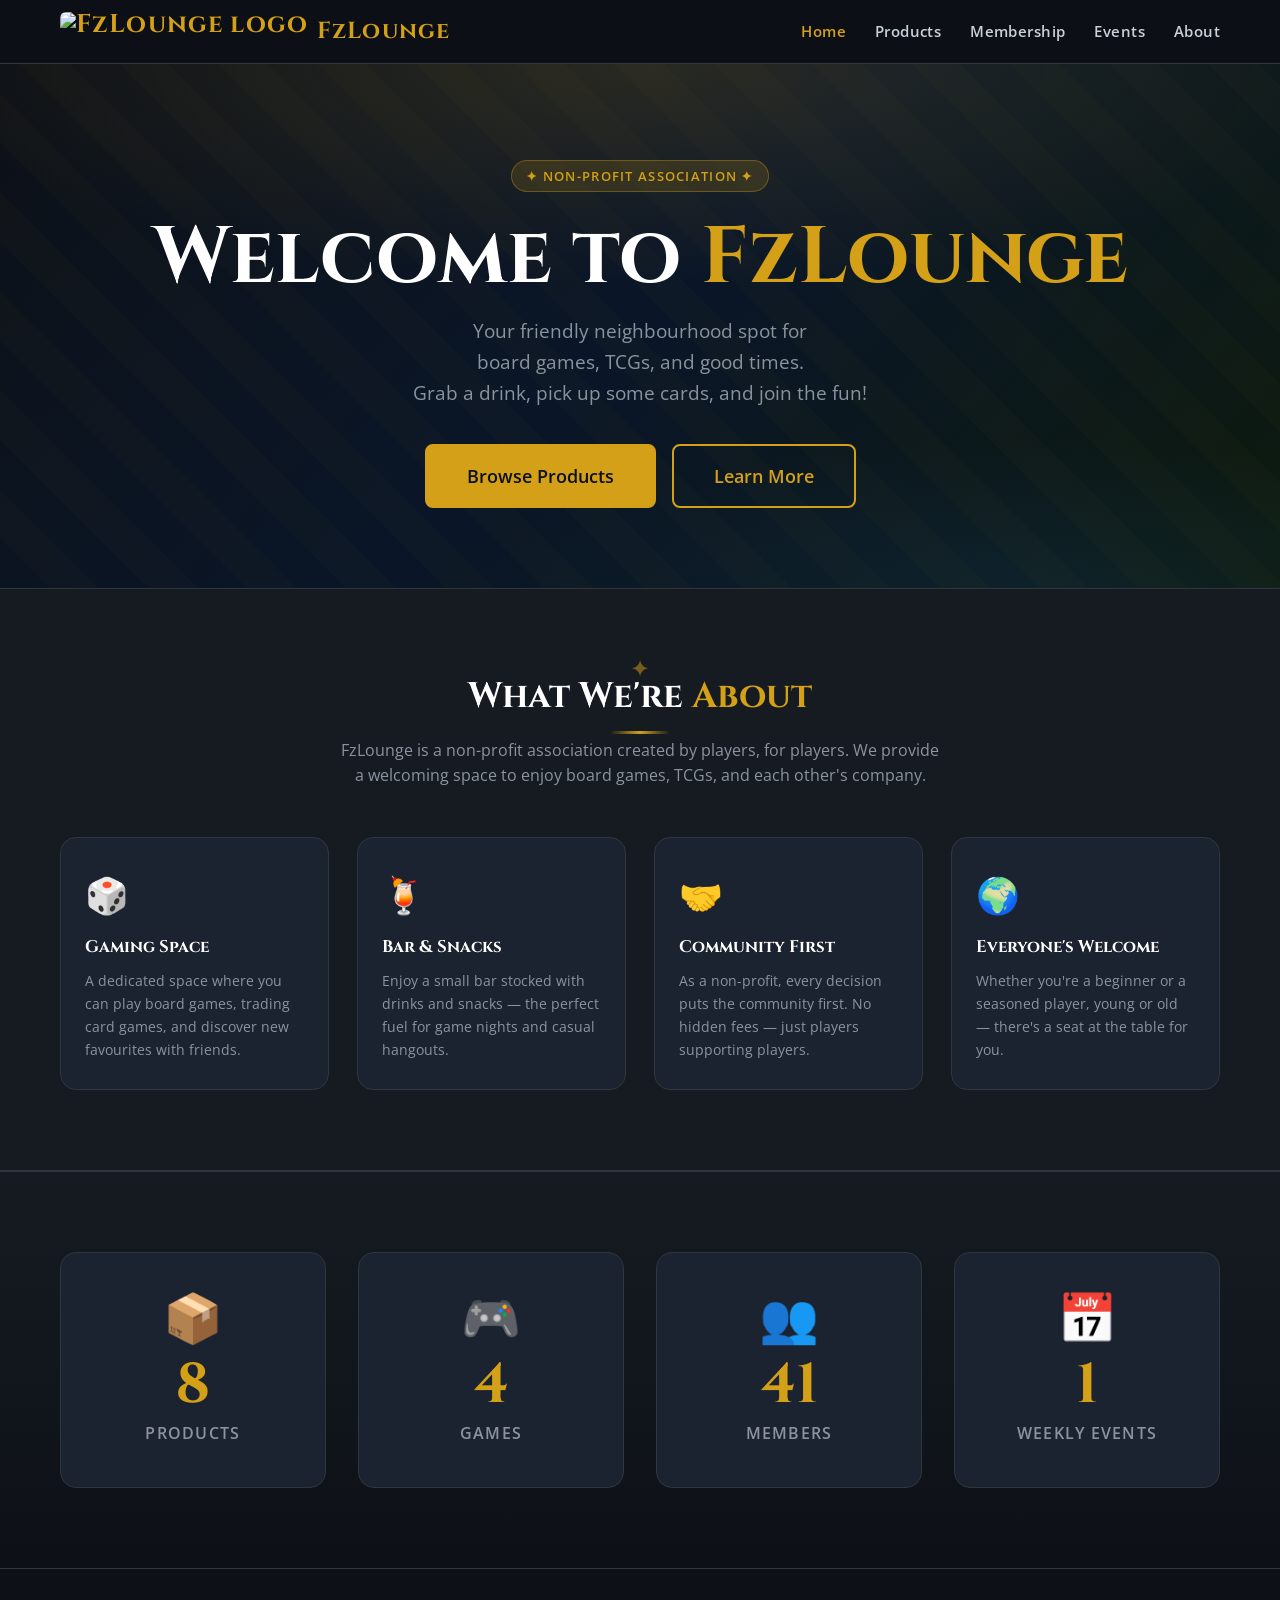
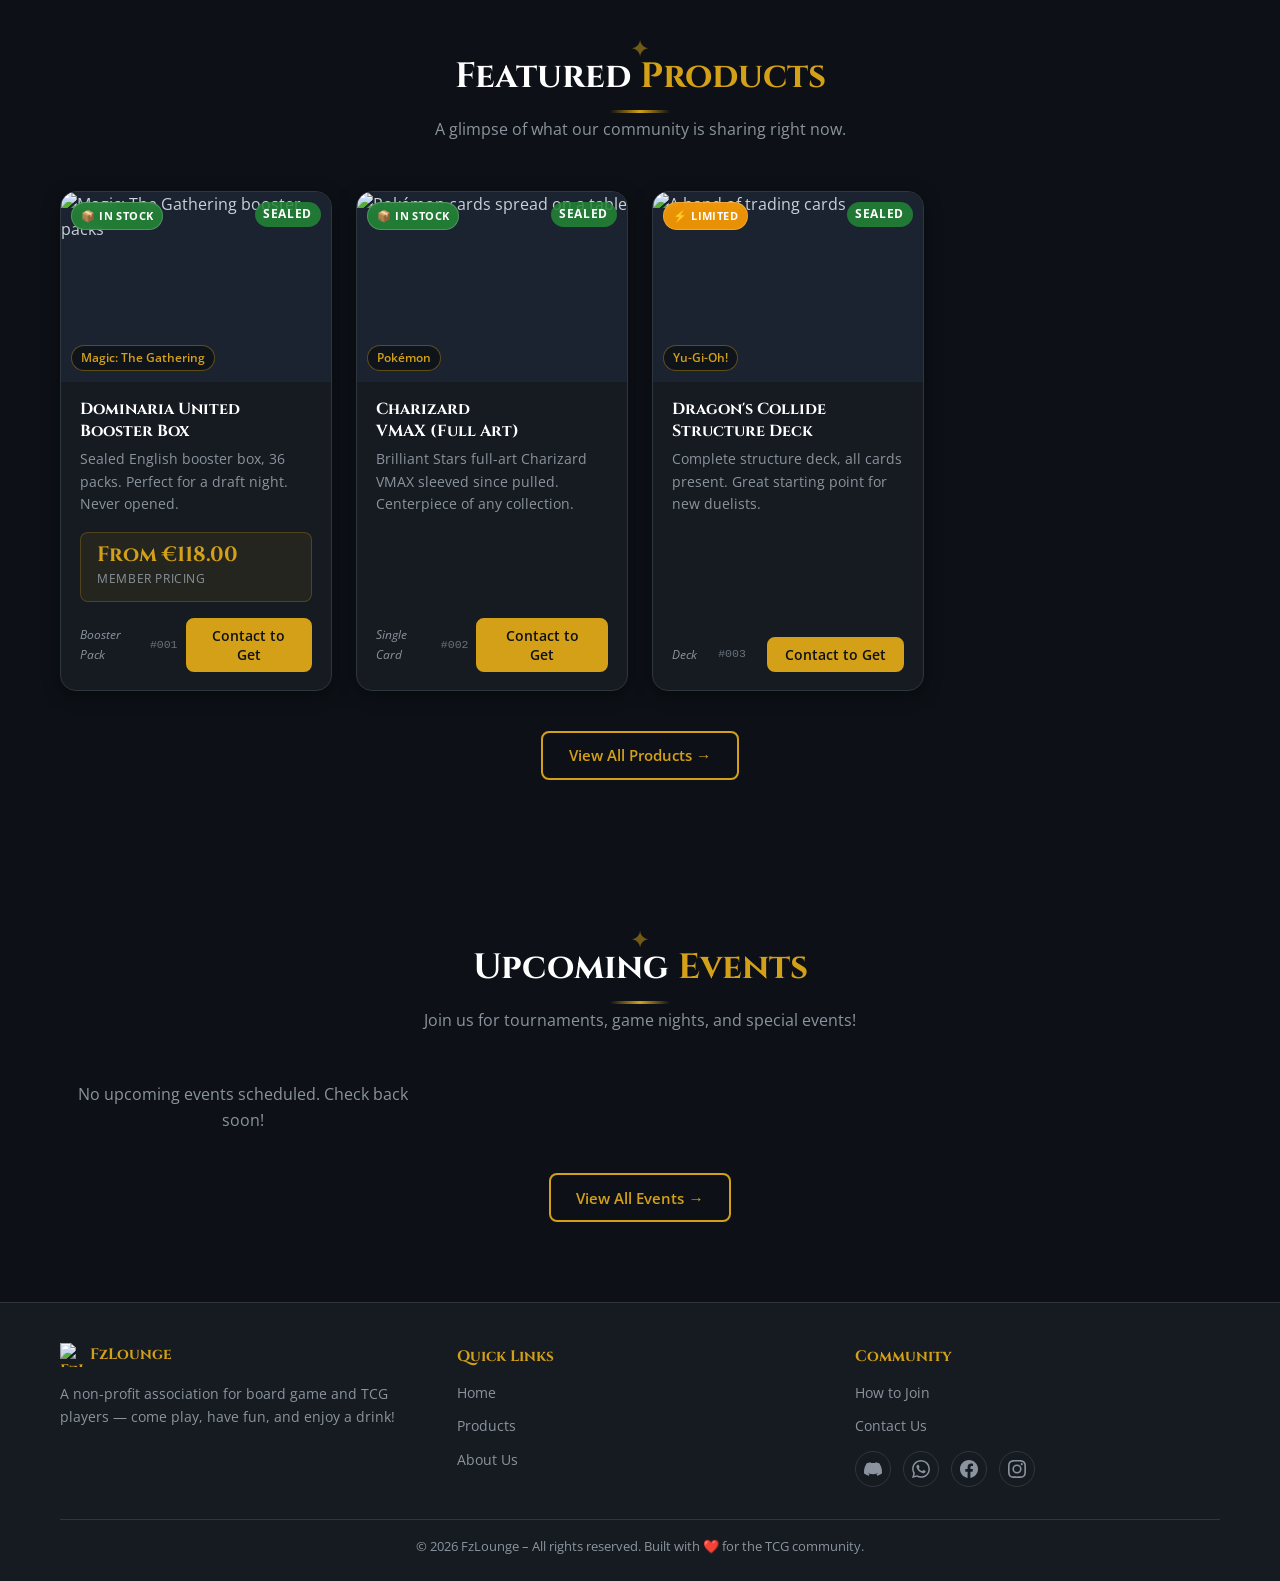
==== commit d74672b8: "Fix: Revert to non-minified assets - minified JS/CSS causing issues - Switch all pages back to main." ====
--- a/index.html
+++ b/index.html
@@ -30,7 +30,7 @@
   <meta name="twitter:image" content="https://github.com/user-attachments/assets/5b11f5cf-b048-4a1c-aaf3-fa44133f79e3" />
 
   <link rel="icon" type="image/gif" href="https://github.com/user-attachments/assets/5b11f5cf-b048-4a1c-aaf3-fa44133f79e3" />
-  <link rel="stylesheet" href="css/style.min.css?v=1.0" />
+  <link rel="stylesheet" href="css/style.css" />
 
   <!-- Google Analytics 4 -->
   <!-- Replace G-XXXXXXXXXX with your actual Google Analytics 4 Measurement ID -->
@@ -279,6 +279,6 @@
     </div>
   </div>
 
-  <script src="js/main.min.js?v=1.0"></script>
+  <script src="js/main.js"></script>
 </body>
 </html>
--- a/css/style.css
+++ b/css/style.css
@@ -0,0 +1,3799 @@
+/* ============================================================
+   FzLounge – Main Stylesheet
+   Dark TCG-themed, mobile-first, responsive
+   ============================================================ */
+
+/* ---------- Google Fonts import (Cinzel + Open Sans) -------- */
+@import url('https://fonts.googleapis.com/css2?family=Cinzel:wght@400;600;700&family=Open+Sans:wght@300;400;600&display=swap');
+
+/* ---------- CSS Custom Properties ---------------------------- */
+:root {
+  --color-bg:          #0d1117;
+  --color-surface:     #161b22;
+  --color-surface2:    #1c2330;
+  --color-border:      #30363d;
+  --color-primary:     #d4a017;   /* gold */
+  --color-primary-dk:  #b8860b;
+  --color-accent:      #1f6feb;   /* blue accent */
+  --color-text:        #c9d1d9;
+  --color-text-muted:  #8b949e;
+  --color-success:     #238636;
+  --color-danger:      #da3633;
+  --color-white:       #ffffff;
+
+  --radius-sm:   4px;
+  --radius-md:   8px;
+  --radius-lg:  16px;
+
+  --shadow-card: 0 4px 16px rgba(0,0,0,.5);
+
+  --font-heading: 'Cinzel', serif;
+  --font-body:    'Open Sans', sans-serif;
+
+  --nav-height: 64px;
+  --max-width: 1200px;
+}
+
+/* ---------- Reset ------------------------------------------- */
+*, *::before, *::after { box-sizing: border-box; margin: 0; padding: 0; }
+html { scroll-behavior: smooth; }
+body {
+  background-color: var(--color-bg);
+  color: var(--color-text);
+  font-family: var(--font-body);
+  font-size: 16px;
+  line-height: 1.6;
+  min-height: 100vh;
+  display: flex;
+  flex-direction: column;
+}
+img { max-width: 100%; display: block; }
+a { color: var(--color-primary); text-decoration: none; }
+a:hover { text-decoration: underline; }
+ul { list-style: none; }
+button { cursor: pointer; font-family: var(--font-body); }
+
+/* ---------- Utility ----------------------------------------- */
+.container {
+  width: 100%;
+  max-width: var(--max-width);
+  margin: 0 auto;
+  padding: 0 1.25rem;
+}
+
+.sr-only {
+  position: absolute; width: 1px; height: 1px;
+  padding: 0; margin: -1px; overflow: hidden;
+  clip: rect(0,0,0,0); white-space: nowrap; border: 0;
+}
+
+.text-center { text-align: center; }
+.text-gold   { color: var(--color-primary); }
+.mt-1  { margin-top: .5rem; }
+.mt-2  { margin-top: 1rem; }
+.mb-2  { margin-bottom: 1rem; }
+.mb-4  { margin-bottom: 2rem; }
+
+/* ---------- Buttons ----------------------------------------- */
+.btn {
+  display: inline-block;
+  padding: .65rem 1.6rem;
+  border-radius: var(--radius-md);
+  font-size: .95rem;
+  font-weight: 600;
+  border: 2px solid transparent;
+  transition: background .2s, color .2s, border-color .2s, transform .1s;
+  text-decoration: none;
+}
+.btn:hover { transform: translateY(-2px); text-decoration: none; }
+.btn:active { transform: translateY(0); }
+
+.btn-primary {
+  background: var(--color-primary);
+  color: var(--color-bg);
+  border-color: var(--color-primary);
+}
+.btn-primary:hover { background: var(--color-primary-dk); border-color: var(--color-primary-dk); }
+
+.btn-outline {
+  background: transparent;
+  color: var(--color-primary);
+  border-color: var(--color-primary);
+}
+.btn-outline:hover { background: var(--color-primary); color: var(--color-bg); }
+
+.btn-sm { padding: .4rem 1rem; font-size: .85rem; }
+.btn-lg { padding: .85rem 2rem; font-size: 1.05rem; }
+
+/* ---------- Navigation -------------------------------------- */
+.navbar {
+  position: sticky;
+  top: 0;
+  z-index: 100;
+  height: var(--nav-height);
+  background: rgba(13,17,23,.95);
+  backdrop-filter: blur(8px);
+  border-bottom: 1px solid var(--color-border);
+  display: flex;
+  align-items: center;
+}
+
+.navbar .container {
+  display: flex;
+  align-items: center;
+  justify-content: space-between;
+  height: 100%;
+}
+
+.navbar__brand {
+  display: flex;
+  align-items: center;
+  gap: .55rem;
+  font-family: var(--font-heading);
+  font-size: 1.45rem;
+  font-weight: 700;
+  color: var(--color-primary);
+  letter-spacing: .05em;
+  text-decoration: none;
+}
+.navbar__brand:hover { text-decoration: none; opacity: .9; }
+.navbar__brand-icon { font-size: 1.6rem; line-height: 1; }
+.navbar__brand-icon img { height: 40px; width: auto; display: block; border-radius: 6px; }
+
+.navbar__links {
+  display: flex;
+  align-items: center;
+  gap: 1.8rem;
+}
+.navbar__links a {
+  color: var(--color-text);
+  font-size: .92rem;
+  font-weight: 600;
+  letter-spacing: .03em;
+  transition: color .2s;
+}
+.navbar__links a:hover,
+.navbar__links a.active { color: var(--color-primary); text-decoration: none; }
+
+.navbar__toggle {
+  display: none;
+  background: none;
+  border: none;
+  color: var(--color-text);
+  font-size: 1.6rem;
+  padding: .2rem .4rem;
+}
+
+/* Mobile nav */
+@media (max-width: 680px) {
+  .navbar__toggle { display: block; }
+  .navbar__links {
+    display: none;
+    flex-direction: column;
+    position: absolute;
+    top: var(--nav-height);
+    left: 0; right: 0;
+    background: var(--color-surface);
+    border-bottom: 1px solid var(--color-border);
+    padding: 1rem 1.25rem 1.5rem;
+    gap: 1rem;
+    align-items: flex-start;
+  }
+  .navbar__links.open { display: flex; }
+}
+
+/* ---------- Footer ------------------------------------------ */
+footer {
+  background: var(--color-surface);
+  border-top: 1px solid var(--color-border);
+  padding: 2.5rem 0 1.5rem;
+  margin-top: auto;
+}
+
+.footer__inner {
+  display: grid;
+  grid-template-columns: repeat(auto-fit, minmax(200px, 1fr));
+  gap: 2rem;
+  margin-bottom: 2rem;
+}
+
+.footer__col h4 {
+  display: inline-flex;
+  align-items: center;
+  gap: .4rem;
+  font-family: var(--font-heading);
+  font-size: 1rem;
+  color: var(--color-primary);
+  margin-bottom: .75rem;
+}
+
+.footer__col p,
+.footer__col li {
+  font-size: .88rem;
+  color: var(--color-text-muted);
+  margin-bottom: .3rem;
+}
+
+.footer__col a {
+  color: var(--color-text-muted);
+  transition: color .2s;
+}
+.footer__col a:hover { color: var(--color-primary); }
+
+.footer__social {
+  display: flex;
+  gap: .75rem;
+  margin-top: .5rem;
+}
+.footer__social a {
+  display: inline-flex;
+  align-items: center;
+  justify-content: center;
+  width: 36px; height: 36px;
+  border-radius: 50%;
+  border: 1px solid var(--color-border);
+  color: var(--color-text-muted);
+  transition: border-color .2s, color .2s;
+}
+.footer__social a svg { display: block; }
+.footer__social a:hover { border-color: var(--color-primary); color: var(--color-primary); }
+
+.footer__bottom {
+  border-top: 1px solid var(--color-border);
+  padding-top: 1rem;
+  font-size: .82rem;
+  color: var(--color-text-muted);
+  text-align: center;
+}
+
+/* ---------- Section titles ---------------------------------- */
+.section-title {
+  font-family: var(--font-heading);
+  font-size: clamp(1.5rem, 3vw, 2.2rem);
+  color: var(--color-white);
+  margin-bottom: .4rem;
+  position: relative;
+  display: inline-block;
+  text-wrap: balance;
+}
+
+.section-title::after {
+  content: '';
+  position: absolute;
+  bottom: -8px;
+  left: 50%;
+  transform: translateX(-50%);
+  width: 60px;
+  height: 3px;
+  background: linear-gradient(
+    90deg,
+    transparent,
+    var(--color-primary),
+    transparent
+  );
+  border-radius: 2px;
+}
+
+.section-title span { color: var(--color-primary); }
+
+.section-sub {
+  color: var(--color-text-muted);
+  font-size: 1rem;
+  max-width: 600px;
+  text-wrap: balance;
+}
+
+.section-header {
+  margin-bottom: 2.5rem;
+  position: relative;
+  text-align: center;
+}
+
+.section-header::before {
+  content: '✦';
+  position: absolute;
+  top: -20px;
+  left: 50%;
+  transform: translateX(-50%);
+  color: var(--color-primary);
+  font-size: 1.5rem;
+  opacity: 0.5;
+  animation: decorGlow 3s ease-in-out infinite;
+}
+
+@keyframes decorGlow {
+  0%, 100% { opacity: 0.3; }
+  50% { opacity: 0.7; }
+}
+
+/* ---------- Hero -------------------------------------------- */
+.hero {
+  position: relative;
+  overflow: hidden;
+  padding: 6rem 0 5rem;
+  background: linear-gradient(135deg, #0d1117 0%, #0a1628 50%, #0d1a0d 100%);
+  text-align: center;
+}
+
+.hero::before {
+  content: '';
+  position: absolute;
+  inset: 0;
+  background:
+    radial-gradient(ellipse 80% 60% at 50% 0%, rgba(212,160,23,.15) 0%, transparent 70%),
+    radial-gradient(ellipse 60% 40% at 80% 100%, rgba(31,111,235,.10) 0%, transparent 70%);
+  pointer-events: none;
+  animation: heroGlow 10s ease-in-out infinite alternate;
+}
+
+@keyframes heroGlow {
+  0% {
+    opacity: 0.5;
+    transform: scale(1);
+  }
+  100% {
+    opacity: 0.9;
+    transform: scale(1.1);
+  }
+}
+
+/* Pattern overlay for hero */
+.hero::after {
+  content: '';
+  position: absolute;
+  inset: 0;
+  background-image: 
+    repeating-linear-gradient(
+      45deg,
+      transparent,
+      transparent 35px,
+      rgba(212, 160, 23, 0.02) 35px,
+      rgba(212, 160, 23, 0.02) 70px
+    );
+  pointer-events: none;
+  z-index: 1;
+}
+
+.hero > * {
+  position: relative;
+  z-index: 2;
+}
+
+.hero__badge {
+  display: inline-block;
+  background: rgba(212,160,23,.15);
+  border: 1px solid rgba(212,160,23,.35);
+  color: var(--color-primary);
+  font-size: .8rem;
+  font-weight: 600;
+  letter-spacing: .1em;
+  text-transform: uppercase;
+  padding: .3rem .9rem;
+  border-radius: 999px;
+  margin-bottom: 1.25rem;
+}
+
+.hero__title {
+  font-family: var(--font-heading);
+  font-size: clamp(2.6rem, 7vw, 5rem);
+  font-weight: 700;
+  color: var(--color-white);
+  line-height: 1.15;
+  margin-bottom: .75rem;
+  text-wrap: balance;
+}
+.hero__title span { color: var(--color-primary); }
+
+.hero__tagline {
+  font-size: clamp(1rem, 2.5vw, 1.2rem);
+  color: var(--color-text-muted);
+  max-width: 580px;
+  margin: 0 auto 2.25rem;
+  text-wrap: balance;
+}
+
+.hero__cta {
+  display: flex;
+  justify-content: center;
+  gap: 1rem;
+  flex-wrap: wrap;
+}
+
+/* decorative cards behind hero */
+.hero__deco {
+  position: absolute;
+  bottom: -20px;
+  width: 160px;
+  opacity: .06;
+  pointer-events: none;
+}
+.hero__deco--left  { left:  5%; transform: rotate(-15deg); }
+.hero__deco--right { right: 5%; transform: rotate(15deg); }
+
+/* ---------- Mission Section --------------------------------- */
+.mission {
+  padding: 5rem 0;
+  background: var(--color-surface);
+  border-top: 1px solid var(--color-border);
+  border-bottom: 1px solid var(--color-border);
+}
+
+.mission__grid {
+  display: grid;
+  grid-template-columns: repeat(auto-fit, minmax(230px, 1fr));
+  gap: 1.75rem;
+  margin-top: 2.5rem;
+}
+
+.mission__card {
+  background: var(--color-surface2);
+  border: 1px solid var(--color-border);
+  border-radius: var(--radius-lg);
+  padding: 1.75rem 1.5rem;
+  transition: border-color .2s, transform .2s;
+}
+.mission__card:hover { border-color: var(--color-primary); transform: translateY(-4px); }
+
+.mission__card-icon {
+  font-size: 2.2rem;
+  margin-bottom: .75rem;
+}
+
+.mission__card h3 {
+  font-family: var(--font-heading);
+  font-size: 1.05rem;
+  color: var(--color-white);
+  margin-bottom: .5rem;
+}
+
+.mission__card p {
+  font-size: .9rem;
+  color: var(--color-text-muted);
+}
+
+/* ---------- Featured Products Section ----------------------- */
+.featured {
+  padding: 5rem 0;
+}
+
+/* ---------- Product Cards ----------------------------------- */
+.products-grid {
+  display: grid;
+  grid-template-columns: repeat(auto-fill, minmax(270px, 1fr));
+  gap: 1.5rem;
+}
+
+.product-card {
+  background: var(--color-surface);
+  border: 1px solid var(--color-border);
+  border-radius: var(--radius-lg);
+  overflow: hidden;
+  display: flex;
+  flex-direction: column;
+  transition: all 0.3s cubic-bezier(0.4, 0, 0.2, 1);
+  box-shadow: var(--shadow-card);
+  position: relative;
+}
+
+.product-card::before {
+  content: '';
+  position: absolute;
+  top: 0;
+  left: 0;
+  right: 0;
+  bottom: 0;
+  border-radius: var(--radius-lg);
+  background: linear-gradient(
+    135deg,
+    rgba(212, 160, 23, 0.1) 0%,
+    transparent 50%
+  );
+  opacity: 0;
+  transition: opacity 0.3s;
+  pointer-events: none;
+  z-index: 0;
+}
+
+.product-card:hover::before {
+  opacity: 1;
+}
+
+.product-card:hover {
+  border-color: var(--color-primary);
+  transform: translateY(-8px) scale(1.02);
+  box-shadow: 
+    0 12px 32px rgba(0, 0, 0, 0.6),
+    0 0 0 2px var(--color-primary),
+    0 0 20px rgba(212, 160, 23, 0.3);
+}
+
+.product-card > * {
+  position: relative;
+  z-index: 1;
+}
+
+.product-card__img-wrap {
+  position: relative;
+  height: 190px;
+  background: var(--color-surface2);
+  overflow: hidden;
+}
+
+.product-card__img-wrap img {
+  width: 100%; height: 100%;
+  object-fit: cover;
+  transition: transform 0.4s cubic-bezier(0.4, 0, 0.2, 1);
+}
+.product-card:hover .product-card__img-wrap img { 
+  transform: scale(1.1) rotate(2deg); 
+}
+
+.product-card__badge {
+  position: absolute;
+  top: .65rem;
+  right: .65rem;
+  font-size: .72rem;
+  font-weight: 700;
+  letter-spacing: .05em;
+  text-transform: uppercase;
+  padding: .2rem .55rem;
+  border-radius: 999px;
+}
+.badge-sealed { background: rgba(35,134,54,.85); color: #fff; }
+
+.product-card__game-tag {
+  position: absolute;
+  bottom: .65rem;
+  left: .65rem;
+  font-size: .72rem;
+  font-weight: 600;
+  background: rgba(13,17,23,.8);
+  color: var(--color-primary);
+  border: 1px solid rgba(212,160,23,.4);
+  padding: .18rem .55rem;
+  border-radius: 999px;
+}
+
+.product-card__body {
+  padding: 1.1rem 1.2rem;
+  flex: 1;
+  display: flex;
+  flex-direction: column;
+}
+
+.product-card__title {
+  font-family: var(--font-heading);
+  font-size: 1rem;
+  color: var(--color-white);
+  margin-bottom: .35rem;
+  line-height: 1.35;
+  text-wrap: balance;
+  hyphens: auto;
+}
+
+.product-card__desc {
+  font-size: .88rem;
+  color: var(--color-text-muted);
+  flex: 1;
+  margin-bottom: 1rem;
+}
+
+.product-card__footer {
+  display: flex;
+  align-items: center;
+  justify-content: space-between;
+  gap: .5rem;
+}
+
+.product-card__category {
+  font-size: .78rem;
+  color: var(--color-text-muted);
+  font-style: italic;
+}
+
+.product-card__id {
+  font-size: .72rem;
+  color: var(--color-text-muted);
+  font-family: 'Courier New', monospace;
+  opacity: 0.7;
+}
+
+/* Status and NEW badges container */
+.product-card__badges {
+  position: absolute;
+  top: .65rem;
+  left: .65rem;
+  display: flex;
+  flex-direction: column;
+  gap: .35rem;
+  align-items: flex-start;
+}
+
+.badge-status {
+  font-size: .7rem;
+  font-weight: 700;
+  letter-spacing: .04em;
+  text-transform: uppercase;
+  padding: .25rem .55rem;
+  border-radius: 999px;
+  display: inline-flex;
+  align-items: center;
+  gap: .3rem;
+  backdrop-filter: blur(4px);
+}
+
+.badge-status-presale {
+  background: rgba(218, 54, 51, 0.9);
+  color: #fff;
+  border: 1px solid rgba(255, 255, 255, 0.2);
+}
+
+.badge-status-available {
+  background: rgba(35, 134, 54, 0.9);
+  color: #fff;
+  border: 1px solid rgba(255, 255, 255, 0.2);
+}
+
+.badge-status-limited {
+  background: rgba(255, 158, 0, 0.9);
+  color: #fff;
+  border: 1px solid rgba(255, 255, 255, 0.2);
+}
+
+.badge-status-sold {
+  background: rgba(139, 148, 158, 0.9);
+  color: #fff;
+  border: 1px solid rgba(255, 255, 255, 0.2);
+}
+
+.badge-new {
+  font-size: .7rem;
+  font-weight: 700;
+  letter-spacing: .04em;
+  text-transform: uppercase;
+  padding: .25rem .55rem;
+  border-radius: 999px;
+  background: linear-gradient(135deg, rgba(212,160,23,.95), rgba(184,134,11,.95));
+  color: #fff;
+  border: 1px solid rgba(255, 255, 255, 0.3);
+  backdrop-filter: blur(4px);
+  animation: subtle-pulse 2s ease-in-out infinite;
+}
+
+@keyframes subtle-pulse {
+  0%, 100% { transform: scale(1); }
+  50% { transform: scale(1.05); }
+}
+
+/* Enhanced hover effect for cards */
+.product-card:hover .product-card__img-wrap::after {
+  content: '';
+  position: absolute;
+  top: 0;
+  left: 0;
+  right: 0;
+  bottom: 0;
+  background: rgba(0, 0, 0, 0.3);
+  display: flex;
+  align-items: center;
+  justify-content: center;
+  opacity: 0;
+  transition: opacity .3s;
+}
+
+.product-card:hover .product-card__img-wrap::after {
+  opacity: 1;
+}
+
+/* ---------- Products Page ----------------------------------- */
+.page-hero {
+  padding: 3.5rem 0 2.5rem;
+  background: linear-gradient(180deg, #0a1628 0%, var(--color-bg) 100%);
+  border-bottom: 1px solid var(--color-border);
+}
+
+.page-hero .section-title { margin-bottom: .5rem; }
+
+/* Search bar */
+.search-bar {
+  background: var(--color-surface);
+  border: 1px solid var(--color-border);
+  border-radius: var(--radius-lg);
+  padding: 1.25rem 1.5rem;
+  margin-bottom: 1.5rem;
+}
+
+.search-input-wrapper {
+  position: relative;
+  display: flex;
+  align-items: center;
+  max-width: 600px;
+  margin: 0 auto;
+}
+
+.search-icon {
+  position: absolute;
+  left: 1rem;
+  width: 20px;
+  height: 20px;
+  color: var(--color-text-muted);
+  pointer-events: none;
+  z-index: 1;
+}
+
+.search-bar input[type="search"] {
+  width: 100%;
+  background: var(--color-surface2);
+  border: 2px solid var(--color-border);
+  border-radius: var(--radius-md);
+  color: var(--color-text);
+  padding: .75rem 3rem .75rem 3rem;
+  font-family: var(--font-body);
+  font-size: .95rem;
+  transition: border-color .2s, box-shadow .2s;
+}
+
+.search-bar input[type="search"]:focus {
+  outline: none;
+  border-color: var(--color-primary);
+  box-shadow: 0 0 0 3px rgba(212, 160, 23, 0.1);
+}
+
+.search-bar input[type="search"]::placeholder {
+  color: var(--color-text-muted);
+}
+
+/* Remove default search input clear button in WebKit browsers */
+.search-bar input[type="search"]::-webkit-search-cancel-button {
+  -webkit-appearance: none;
+  appearance: none;
+}
+
+.search-clear {
+  position: absolute;
+  right: 1rem;
+  width: 28px;
+  height: 28px;
+  display: flex;
+  align-items: center;
+  justify-content: center;
+  background: transparent;
+  border: none;
+  border-radius: 50%;
+  color: var(--color-text-muted);
+  cursor: pointer;
+  transition: background .2s, color .2s;
+  padding: 0;
+}
+
+.search-clear:hover {
+  background: var(--color-surface2);
+  color: var(--color-text);
+}
+
+.search-clear svg {
+  width: 16px;
+  height: 16px;
+}
+
+/* Filter bar */
+.filter-bar {
+  background: var(--color-surface);
+  border: 1px solid var(--color-border);
+  border-radius: var(--radius-lg);
+  padding: 1.25rem 1.5rem;
+  display: flex;
+  flex-wrap: wrap;
+  align-items: flex-end;
+  gap: 1rem;
+  margin-bottom: 2.5rem;
+}
+
+.filter-group {
+  display: flex;
+  flex-direction: column;
+  gap: .35rem;
+  min-width: 160px;
+}
+
+.filter-group label {
+  font-size: .82rem;
+  font-weight: 600;
+  color: var(--color-text-muted);
+  text-transform: uppercase;
+  letter-spacing: .06em;
+}
+
+.filter-group select {
+  background: var(--color-surface2);
+  border: 1px solid var(--color-border);
+  border-radius: var(--radius-md);
+  color: var(--color-text);
+  padding: .5rem .75rem;
+  font-family: var(--font-body);
+  font-size: .92rem;
+  appearance: none;
+  background-image: url("data:image/svg+xml,%3Csvg xmlns='http://www.w3.org/2000/svg' width='12' height='8' viewBox='0 0 12 8'%3E%3Cpath d='M1 1l5 5 5-5' stroke='%238b949e' stroke-width='1.5' fill='none' stroke-linecap='round'/%3E%3C/svg%3E");
+  background-repeat: no-repeat;
+  background-position: right .75rem center;
+  padding-right: 2.2rem;
+  cursor: pointer;
+  transition: border-color .2s;
+}
+.filter-group select:focus {
+  outline: none;
+  border-color: var(--color-primary);
+}
+
+.filter-reset {
+  background: none;
+  border: 1px solid var(--color-border);
+  color: var(--color-text-muted);
+  border-radius: var(--radius-md);
+  padding: .5rem 1rem;
+  font-size: .88rem;
+  transition: border-color .2s, color .2s;
+  align-self: flex-end;
+}
+.filter-reset:hover { border-color: var(--color-primary); color: var(--color-primary); }
+
+#products-count {
+  margin-left: auto;
+  align-self: flex-end;
+  font-size: .88rem;
+  color: var(--color-text-muted);
+  white-space: nowrap;
+}
+
+.no-results {
+  grid-column: 1 / -1;
+  text-align: center;
+  padding: 3rem 1rem;
+  color: var(--color-text-muted);
+}
+.no-results .icon { font-size: 3rem; margin-bottom: .75rem; }
+
+/* ---------- Share / Form Page ------------------------------ */
+.form-page { padding: 4rem 0; }
+
+.form-card {
+  background: var(--color-surface);
+  border: 1px solid var(--color-border);
+  border-radius: var(--radius-lg);
+  padding: 2.5rem;
+  max-width: 680px;
+  margin: 0 auto;
+  box-shadow: var(--shadow-card);
+}
+
+.form-card h2 {
+  font-family: var(--font-heading);
+  font-size: 1.55rem;
+  color: var(--color-white);
+  margin-bottom: .35rem;
+}
+.form-card .form-subtitle {
+  color: var(--color-text-muted);
+  font-size: .92rem;
+  margin-bottom: 2rem;
+  border-bottom: 1px solid var(--color-border);
+  padding-bottom: 1.25rem;
+}
+
+.form-row {
+  display: grid;
+  grid-template-columns: 1fr 1fr;
+  gap: 1.25rem;
+}
+
+@media (max-width: 520px) {
+  .form-row { grid-template-columns: 1fr; }
+}
+
+.form-group {
+  display: flex;
+  flex-direction: column;
+  gap: .38rem;
+  margin-bottom: 1.25rem;
+}
+
+.form-group label {
+  font-size: .88rem;
+  font-weight: 600;
+  color: var(--color-text);
+}
+
+.form-group .required-star { color: var(--color-primary); margin-left: 2px; }
+
+.form-group input,
+.form-group select,
+.form-group textarea {
+  background: var(--color-surface2);
+  border: 1px solid var(--color-border);
+  border-radius: var(--radius-md);
+  color: var(--color-text);
+  font-family: var(--font-body);
+  font-size: .95rem;
+  padding: .6rem .9rem;
+  transition: border-color .2s, box-shadow .2s;
+  width: 100%;
+}
+.form-group input::placeholder,
+.form-group textarea::placeholder { color: var(--color-text-muted); }
+
+.form-group input:focus,
+.form-group select:focus,
+.form-group textarea:focus {
+  outline: none;
+  border-color: var(--color-primary);
+  box-shadow: 0 0 0 3px rgba(212,160,23,.15);
+}
+
+.form-group select {
+  appearance: none;
+  background-image: url("data:image/svg+xml,%3Csvg xmlns='http://www.w3.org/2000/svg' width='12' height='8' viewBox='0 0 12 8'%3E%3Cpath d='M1 1l5 5 5-5' stroke='%238b949e' stroke-width='1.5' fill='none' stroke-linecap='round'/%3E%3C/svg%3E");
+  background-repeat: no-repeat;
+  background-position: right .9rem center;
+  padding-right: 2.5rem;
+  cursor: pointer;
+}
+
+.form-group textarea { resize: vertical; min-height: 110px; }
+
+.field-error {
+  font-size: .82rem;
+  color: var(--color-danger);
+  display: none;
+}
+.form-group.has-error input,
+.form-group.has-error select,
+.form-group.has-error textarea {
+  border-color: var(--color-danger);
+  box-shadow: 0 0 0 3px rgba(218,54,51,.12);
+}
+.form-group.has-error .field-error { display: block; }
+
+.form-note {
+  font-size: .82rem;
+  color: var(--color-text-muted);
+  margin-bottom: 1.5rem;
+}
+
+.form-submit { width: 100%; }
+
+/* Thank-you */
+.thankyou-box {
+  display: none;
+  text-align: center;
+  padding: 2.5rem 1rem;
+}
+.thankyou-box.visible { display: block; }
+.thankyou-box .icon-big { font-size: 3.5rem; margin-bottom: 1rem; }
+.thankyou-box h3 {
+  font-family: var(--font-heading);
+  font-size: 1.6rem;
+  color: var(--color-white);
+  margin-bottom: .5rem;
+}
+.thankyou-box p { color: var(--color-text-muted); margin-bottom: 1.5rem; }
+
+/* ---------- About Page -------------------------------------- */
+.about-section { padding: 5rem 0; }
+.about-section + .about-section {
+  border-top: 1px solid var(--color-border);
+}
+
+.about-hero-text {
+  max-width: 700px;
+}
+.about-hero-text p {
+  color: var(--color-text-muted);
+  font-size: 1.05rem;
+  line-height: 1.8;
+  margin-top: 1rem;
+}
+
+/* Story Timeline */
+.story-content {
+  display: grid;
+  gap: 3rem;
+  margin-top: 2rem;
+}
+
+.story-timeline {
+  display: flex;
+  flex-direction: column;
+  gap: 2rem;
+  position: relative;
+}
+
+.story-timeline::before {
+  content: '';
+  position: absolute;
+  left: 48px;
+  top: 40px;
+  bottom: 40px;
+  width: 2px;
+  background: linear-gradient(to bottom, var(--color-primary), transparent);
+}
+
+.timeline-item {
+  display: grid;
+  grid-template-columns: auto 1fr;
+  gap: 2rem;
+  align-items: start;
+}
+
+.timeline-year {
+  font-family: var(--font-heading);
+  font-size: 2rem;
+  font-weight: 700;
+  color: var(--color-primary);
+  min-width: 100px;
+  position: relative;
+  z-index: 1;
+}
+
+.timeline-year::after {
+  content: '';
+  position: absolute;
+  right: -26px;
+  top: 50%;
+  width: 16px;
+  height: 16px;
+  background: var(--color-primary);
+  border-radius: 50%;
+  transform: translateY(-50%);
+  box-shadow: 0 0 0 4px var(--color-bg), 0 0 0 6px var(--color-primary);
+}
+
+.timeline-content {
+  background: var(--color-surface);
+  padding: 1.5rem;
+  border-radius: var(--radius-md);
+  border-left: 3px solid var(--color-primary);
+  transition: transform 0.2s, box-shadow 0.2s;
+}
+
+.timeline-content:hover {
+  transform: translateX(4px);
+  box-shadow: 0 4px 16px rgba(212, 160, 23, 0.2);
+}
+
+.timeline-content h3 {
+  font-family: var(--font-heading);
+  font-size: 1.4rem;
+  color: var(--color-white);
+  margin-bottom: 0.75rem;
+}
+
+.timeline-content p {
+  color: var(--color-text);
+  line-height: 1.8;
+}
+
+/* Games Showcase */
+.games-showcase {
+  background: var(--color-surface);
+  padding: 2rem;
+  border-radius: var(--radius-lg);
+  border: 1px solid var(--color-border);
+}
+
+.games-showcase h3 {
+  font-family: var(--font-heading);
+  font-size: 1.6rem;
+  color: var(--color-white);
+  margin-bottom: 1.5rem;
+  text-align: center;
+}
+
+.games-grid {
+  display: grid;
+  grid-template-columns: repeat(auto-fit, minmax(180px, 1fr));
+  gap: 1rem;
+  margin-bottom: 1rem;
+}
+
+.game-badge {
+  background: var(--color-surface2);
+  color: var(--color-text);
+  padding: 1rem;
+  border-radius: var(--radius-md);
+  text-align: center;
+  font-size: 0.9rem;
+  font-weight: 600;
+  border: 1px solid var(--color-border);
+  transition: all 0.3s cubic-bezier(0.4, 0, 0.2, 1);
+  cursor: default;
+  display: flex;
+  flex-direction: column;
+  align-items: center;
+  gap: 0.75rem;
+  min-height: 110px;
+  justify-content: center;
+}
+
+.game-logo-wrapper {
+  width: 56px;
+  height: 56px;
+  display: flex;
+  align-items: center;
+  justify-content: center;
+  position: relative;
+}
+
+.game-logo {
+  max-width: 100%;
+  max-height: 100%;
+  width: auto;
+  height: auto;
+  object-fit: contain;
+  filter: brightness(0.9) contrast(1.1);
+  transition: all 0.3s;
+}
+
+.game-logo-fallback {
+  width: 56px;
+  height: 56px;
+  display: flex;
+  align-items: center;
+  justify-content: center;
+  background: linear-gradient(135deg, var(--color-primary), var(--color-primary-dk));
+  color: var(--color-bg);
+  font-family: var(--font-heading);
+  font-size: 1.1rem;
+  font-weight: 700;
+  border-radius: 8px;
+  box-shadow: 0 2px 8px rgba(212, 160, 23, 0.3);
+}
+
+.game-name {
+  display: block;
+  line-height: 1.3;
+  white-space: nowrap;
+  overflow: hidden;
+  text-overflow: ellipsis;
+  max-width: 100%;
+}
+
+.game-badge:hover {
+  background: var(--color-primary);
+  color: var(--color-bg);
+  border-color: var(--color-primary);
+  transform: translateY(-4px) scale(1.05);
+  box-shadow: 0 8px 16px rgba(212, 160, 23, 0.3);
+}
+
+.game-badge:hover .game-logo {
+  filter: brightness(1.2) contrast(1.2);
+  transform: scale(1.1);
+}
+
+.game-badge:hover .game-logo-fallback {
+  transform: scale(1.1) rotate(5deg);
+  box-shadow: 0 4px 16px rgba(212, 160, 23, 0.5);
+}
+
+.games-note {
+  text-align: center;
+  color: var(--color-text-muted);
+  font-style: italic;
+  font-size: 0.9rem;
+  margin-top: 1rem;
+}
+
+/* Mobile Responsive for Timeline */
+@media (max-width: 768px) {
+  .story-timeline::before {
+    left: 14px;
+  }
+  
+  .timeline-item {
+    grid-template-columns: 1fr;
+    gap: 0.5rem;
+  }
+  
+  .timeline-year {
+    font-size: 1.5rem;
+    min-width: auto;
+  }
+  
+  .timeline-year::after {
+    right: auto;
+    left: -20px;
+  }
+  
+  .games-grid {
+    grid-template-columns: repeat(auto-fit, minmax(140px, 1fr));
+    gap: 0.75rem;
+  }
+  
+  .game-badge {
+    min-height: 95px;
+    padding: 0.75rem 0.5rem;
+  }
+  
+  .game-logo-wrapper {
+    width: 48px;
+    height: 48px;
+  }
+  
+  .game-logo-fallback {
+    width: 48px;
+    height: 48px;
+    font-size: 1rem;
+  }
+  
+  .game-name {
+    font-size: 0.85rem;
+  }
+}
+
+
+.values-grid {
+  display: grid;
+  grid-template-columns: repeat(auto-fit, minmax(220px, 1fr));
+  gap: 1.5rem;
+  margin-top: 2rem;
+}
+
+.value-card {
+  background: var(--color-surface);
+  border: 1px solid var(--color-border);
+  border-radius: var(--radius-lg);
+  padding: 1.75rem 1.5rem;
+  transition: border-color .2s;
+}
+.value-card:hover { border-color: var(--color-primary); }
+.value-card .icon { font-size: 2rem; margin-bottom: .75rem; }
+.value-card h3 {
+  font-family: var(--font-heading);
+  color: var(--color-white);
+  font-size: .98rem;
+  margin-bottom: .4rem;
+}
+.value-card p { font-size: .88rem; color: var(--color-text-muted); }
+
+.join-steps {
+  counter-reset: steps;
+  display: grid;
+  grid-template-columns: repeat(auto-fit, minmax(220px, 1fr));
+  gap: 1.5rem;
+  margin-top: 2rem;
+}
+
+.join-step {
+  background: var(--color-surface);
+  border: 1px solid var(--color-border);
+  border-radius: var(--radius-lg);
+  padding: 1.5rem;
+  position: relative;
+  transition: border-color .2s;
+}
+.join-step:hover { border-color: var(--color-primary); }
+
+.join-step__num {
+  display: inline-flex;
+  align-items: center;
+  justify-content: center;
+  width: 38px; height: 38px;
+  border-radius: 50%;
+  background: var(--color-primary);
+  color: var(--color-bg);
+  font-family: var(--font-heading);
+  font-weight: 700;
+  font-size: 1rem;
+  margin-bottom: .75rem;
+}
+.join-step h3 {
+  font-family: var(--font-heading);
+  color: var(--color-white);
+  font-size: .95rem;
+  margin-bottom: .4rem;
+}
+.join-step p { font-size: .88rem; color: var(--color-text-muted); }
+
+.contact-grid {
+  display: grid;
+  grid-template-columns: repeat(auto-fit, minmax(220px, 1fr));
+  gap: 1.5rem;
+  margin-top: 2rem;
+}
+
+.contact-card {
+  background: var(--color-surface);
+  border: 1px solid var(--color-border);
+  border-radius: var(--radius-lg);
+  padding: 1.75rem 1.5rem;
+  text-align: center;
+  transition: border-color .2s;
+}
+.contact-card:hover { border-color: var(--color-primary); }
+.contact-card .icon { font-size: 2rem; margin-bottom: .75rem; color: var(--color-primary); }
+.contact-card h3 {
+  font-family: var(--font-heading);
+  color: var(--color-white);
+  font-size: .95rem;
+  margin-bottom: .4rem;
+}
+.contact-card p, .contact-card a {
+  font-size: .88rem;
+  color: var(--color-text-muted);
+}
+
+/* ---------- Misc -------------------------------------------- */
+.divider {
+  border: none;
+  border-top: 1px solid var(--color-border);
+  margin: 3rem 0;
+}
+
+/* Page transitions / hidden class */
+.hidden { display: none !important; }
+
+/* ============================================================
+   CONTACT MODAL
+   ============================================================ */
+.modal-overlay {
+  position: fixed;
+  inset: 0;
+  background: rgba(0,0,0,.7);
+  display: flex;
+  align-items: center;
+  justify-content: center;
+  z-index: 1000;
+  padding: 1rem;
+}
+.modal {
+  background: var(--color-surface);
+  border: 1px solid var(--color-border);
+  border-radius: var(--radius-lg);
+  padding: 2rem 2.4rem 2.4rem;
+  max-width: 440px;
+  width: 100%;
+  position: relative;
+  box-shadow: 0 8px 32px rgba(0,0,0,.5);
+}
+.modal-close {
+  position: absolute;
+  top: .9rem;
+  right: 1rem;
+  background: transparent;
+  border: none;
+  color: var(--color-text-muted);
+  font-size: 1.2rem;
+  cursor: pointer;
+  line-height: 1;
+  padding: .25rem .5rem;
+  border-radius: var(--radius);
+  transition: color .2s;
+}
+.modal-close:hover { color: var(--color-white); }
+.modal-title {
+  font-family: var(--font-heading);
+  font-size: 1.3rem;
+  color: var(--color-white);
+  margin-bottom: .6rem;
+}
+.modal-desc {
+  font-size: .9rem;
+  color: var(--color-text-muted);
+  margin-bottom: 1.6rem;
+  line-height: 1.6;
+}
+.modal-desc strong { color: var(--color-primary); }
+.modal-channels {
+  display: flex;
+  gap: 1rem;
+  flex-wrap: wrap;
+}
+.modal-channel-btn {
+  flex: 1 1 120px;
+  text-align: center;
+  text-decoration: none;
+}
+
+/* ============================================================
+   PHASE 2: ACTIVE FILTER CHIPS
+   ============================================================ */
+.active-filters {
+  display: flex;
+  align-items: center;
+  gap: 1rem;
+  flex-wrap: wrap;
+  background: var(--color-surface);
+  border: 1px solid var(--color-border);
+  border-radius: var(--radius-lg);
+  padding: 1rem 1.5rem;
+  margin-bottom: 2rem;
+}
+
+.active-filters__label {
+  font-size: .82rem;
+  font-weight: 600;
+  color: var(--color-text-muted);
+  text-transform: uppercase;
+  letter-spacing: .06em;
+}
+
+.filter-chips {
+  display: flex;
+  flex-wrap: wrap;
+  gap: .5rem;
+  flex: 1;
+}
+
+.filter-chip {
+  display: inline-flex;
+  align-items: center;
+  gap: .4rem;
+  background: var(--color-surface2);
+  border: 1px solid var(--color-primary);
+  color: var(--color-primary);
+  border-radius: 999px;
+  padding: .35rem .75rem;
+  font-size: .82rem;
+  font-weight: 600;
+  cursor: pointer;
+  transition: all .2s;
+}
+
+.filter-chip:hover {
+  background: rgba(212, 160, 23, 0.1);
+  transform: translateY(-1px);
+}
+
+.filter-chip svg {
+  width: 14px;
+  height: 14px;
+  stroke-width: 2.5;
+}
+
+/* ============================================================
+   PHASE 2: PRODUCT DETAIL MODAL
+   ============================================================ */
+.product-detail-modal {
+  background: rgba(0, 0, 0, 0.85);
+  backdrop-filter: blur(4px);
+}
+
+.product-detail-modal .modal-content {
+  background: var(--color-surface);
+  border: 1px solid var(--color-border);
+  border-radius: var(--radius-lg);
+  max-width: 900px;
+  width: 100%;
+  max-height: 90vh;
+  overflow-y: auto;
+  position: relative;
+  box-shadow: 0 12px 48px rgba(0, 0, 0, 0.7);
+  padding: 2rem;
+}
+
+.product-detail-modal .modal-close {
+  position: absolute;
+  top: 1.5rem;
+  right: 1.5rem;
+  width: 36px;
+  height: 36px;
+  display: flex;
+  align-items: center;
+  justify-content: center;
+  background: var(--color-surface2);
+  border: 1px solid var(--color-border);
+  border-radius: 50%;
+  color: var(--color-text-muted);
+  cursor: pointer;
+  transition: all .2s;
+  z-index: 10;
+}
+
+.product-detail-modal .modal-close:hover {
+  background: var(--color-primary);
+  color: var(--color-bg);
+  border-color: var(--color-primary);
+}
+
+.product-detail-modal .modal-close svg {
+  width: 18px;
+  height: 18px;
+}
+
+.modal-nav {
+  position: absolute;
+  top: 50%;
+  left: 0;
+  right: 0;
+  transform: translateY(-50%);
+  display: flex;
+  justify-content: space-between;
+  pointer-events: none;
+  z-index: 5;
+  padding: 0 1rem;
+}
+
+.modal-nav-btn {
+  width: 44px;
+  height: 44px;
+  display: flex;
+  align-items: center;
+  justify-content: center;
+  background: var(--color-surface);
+  border: 1px solid var(--color-border);
+  border-radius: 50%;
+  color: var(--color-text);
+  cursor: pointer;
+  transition: all .2s;
+  pointer-events: all;
+}
+
+.modal-nav-btn:hover:not(:disabled) {
+  background: var(--color-primary);
+  color: var(--color-bg);
+  border-color: var(--color-primary);
+  transform: scale(1.1);
+}
+
+.modal-nav-btn:disabled {
+  opacity: 0.3;
+  cursor: not-allowed;
+}
+
+.modal-nav-btn svg {
+  width: 20px;
+  height: 20px;
+}
+
+.modal-body {
+  position: relative;
+  z-index: 1;
+}
+
+.modal-product-detail {
+  display: grid;
+  grid-template-columns: 1fr 1.5fr;
+  gap: 2.5rem;
+  margin-bottom: 2.5rem;
+}
+
+.modal-product-image {
+  position: relative;
+  background: var(--color-surface2);
+  border-radius: var(--radius-lg);
+  overflow: hidden;
+  aspect-ratio: 1;
+}
+
+.modal-product-image img {
+  width: 100%;
+  height: 100%;
+  object-fit: cover;
+}
+
+.modal-product-image .modal-badge {
+  position: absolute;
+  top: 1rem;
+  left: 1rem;
+}
+
+.modal-product-info h2 {
+  font-family: var(--font-heading);
+  font-size: 1.8rem;
+  color: var(--color-white);
+  margin-bottom: .75rem;
+  line-height: 1.3;
+}
+
+.modal-product-meta {
+  display: flex;
+  align-items: center;
+  gap: .75rem;
+  margin-bottom: 1.25rem;
+}
+
+.modal-product-meta .product-id {
+  font-size: .85rem;
+  color: var(--color-text-muted);
+  font-family: 'Courier New', monospace;
+}
+
+.modal-product-description {
+  font-size: 1rem;
+  line-height: 1.7;
+  color: var(--color-text);
+  margin-bottom: 2rem;
+}
+
+.modal-product-specs {
+  background: var(--color-surface2);
+  border: 1px solid var(--color-border);
+  border-radius: var(--radius-md);
+  padding: 1.5rem;
+  margin-bottom: 2rem;
+}
+
+.modal-product-specs h3 {
+  font-family: var(--font-heading);
+  font-size: 1.1rem;
+  color: var(--color-white);
+  margin-bottom: 1rem;
+}
+
+.spec-item {
+  display: flex;
+  align-items: center;
+  justify-content: space-between;
+  padding: .6rem 0;
+  border-bottom: 1px solid var(--color-border);
+}
+
+.spec-item:last-child {
+  border-bottom: none;
+}
+
+.spec-label {
+  font-size: .9rem;
+  color: var(--color-text-muted);
+  font-weight: 600;
+}
+
+.spec-value {
+  font-size: .9rem;
+  color: var(--color-text);
+}
+
+.modal-product-actions {
+  display: flex;
+  gap: 1rem;
+  flex-wrap: wrap;
+}
+
+.btn-share {
+  display: inline-flex;
+  align-items: center;
+  gap: .5rem;
+}
+
+/* Related Products */
+.modal-related {
+  padding-top: 2rem;
+  border-top: 1px solid var(--color-border);
+}
+
+.modal-related h3 {
+  font-family: var(--font-heading);
+  font-size: 1.3rem;
+  color: var(--color-white);
+  margin-bottom: 1.25rem;
+}
+
+.related-products-grid {
+  display: grid;
+  grid-template-columns: repeat(auto-fill, minmax(180px, 1fr));
+  gap: 1rem;
+}
+
+.related-product {
+  background: var(--color-surface2);
+  border: 1px solid var(--color-border);
+  border-radius: var(--radius-md);
+  overflow: hidden;
+  transition: all .2s;
+  cursor: pointer;
+}
+
+.related-product:hover {
+  border-color: var(--color-primary);
+  transform: translateY(-3px);
+  box-shadow: 0 4px 16px rgba(212, 160, 23, 0.15);
+}
+
+.related-product img {
+  width: 100%;
+  aspect-ratio: 1;
+  object-fit: cover;
+}
+
+.related-product__info {
+  padding: .75rem;
+}
+
+.related-product__info h4 {
+  font-size: .85rem;
+  color: var(--color-white);
+  margin-bottom: .3rem;
+  line-height: 1.3;
+  display: -webkit-box;
+  -webkit-line-clamp: 2;
+  -webkit-box-orient: vertical;
+  overflow: hidden;
+}
+
+.related-product__game {
+  font-size: .72rem;
+  color: var(--color-text-muted);
+}
+
+/* Mobile Responsive */
+@media (max-width: 768px) {
+  .product-detail-modal .modal-content {
+    padding: 1.5rem 1rem;
+    max-height: 95vh;
+  }
+  
+  .modal-product-detail {
+    grid-template-columns: 1fr;
+    gap: 1.5rem;
+  }
+  
+  .modal-nav {
+    padding: 0 .5rem;
+  }
+  
+  .modal-nav-btn {
+    width: 36px;
+    height: 36px;
+  }
+  
+  .related-products-grid {
+    grid-template-columns: repeat(auto-fill, minmax(140px, 1fr));
+  }
+  
+  .modal-product-actions {
+    flex-direction: column;
+  }
+  
+  .modal-product-actions .btn {
+    width: 100%;
+    justify-content: center;
+  }
+}
+
+/* ============================================================
+   TIERS PAGE
+   ============================================================ */
+
+/* Hero variant for smaller pages */
+.hero--small {
+  padding: 4rem 0 3rem;
+}
+
+/* Tier-specific colors */
+:root {
+  --tier-wood: #8B4513;
+  --tier-bronze: #CD7F32;
+  --tier-silver: #C0C0C0;
+  --tier-gold: #FFD700;
+  --tier-platinum: #E5E4E2;
+}
+
+/* Tiers Overview Section */
+.tiers-overview {
+  padding: 4rem 0;
+  background: var(--color-surface);
+  border-top: 1px solid var(--color-border);
+}
+
+.tiers-grid {
+  display: grid;
+  grid-template-columns: repeat(auto-fit, minmax(280px, 1fr));
+  gap: 2rem;
+  margin-top: 2.5rem;
+}
+
+/* Tier Cards */
+.tier-card {
+  background: var(--color-surface2);
+  border: 2px solid var(--color-border);
+  border-radius: var(--radius-lg);
+  overflow: hidden;
+  display: flex;
+  flex-direction: column;
+  transition: all .3s;
+  position: relative;
+}
+
+.tier-card:hover {
+  transform: translateY(-8px);
+  box-shadow: 0 12px 32px rgba(0, 0, 0, 0.4);
+}
+
+.tier-card--wood:hover { border-color: var(--tier-wood); }
+.tier-card--bronze:hover { border-color: var(--tier-bronze); }
+.tier-card--silver:hover { border-color: var(--tier-silver); }
+.tier-card--gold:hover { border-color: var(--tier-gold); }
+.tier-card--platinum:hover { border-color: var(--tier-platinum); }
+
+.tier-card--popular {
+  border-color: var(--color-primary);
+  box-shadow: 0 8px 24px rgba(212, 160, 23, 0.2);
+}
+
+.tier-card__badge {
+  position: absolute;
+  top: -1px;
+  right: 20px;
+  background: var(--color-primary);
+  color: var(--color-bg);
+  font-size: .7rem;
+  font-weight: 700;
+  text-transform: uppercase;
+  letter-spacing: .08em;
+  padding: .4rem 1rem;
+  border-radius: 0 0 var(--radius-md) var(--radius-md);
+  box-shadow: 0 4px 8px rgba(0, 0, 0, 0.2);
+}
+
+.tier-card__header {
+  padding: 2rem 1.5rem;
+  text-align: center;
+  background: linear-gradient(180deg, var(--color-surface2) 0%, var(--color-surface) 100%);
+  border-bottom: 1px solid var(--color-border);
+}
+
+.tier-card__icon {
+  font-size: 3rem;
+  margin-bottom: .75rem;
+  line-height: 1;
+}
+
+.tier-card__name {
+  font-family: var(--font-heading);
+  font-size: 1.5rem;
+  color: var(--color-white);
+  margin-bottom: 1rem;
+}
+
+.tier-card__price {
+  display: flex;
+  align-items: baseline;
+  justify-content: center;
+  gap: .3rem;
+  margin-bottom: .5rem;
+}
+
+.price-large {
+  font-family: var(--font-heading);
+  font-size: 2.5rem;
+  font-weight: 700;
+  color: var(--color-primary);
+  line-height: 1;
+}
+
+.price-period {
+  font-size: 1rem;
+  color: var(--color-text-muted);
+}
+
+.tier-card__yearly {
+  font-size: .85rem;
+  color: var(--color-text-muted);
+  margin-bottom: .75rem;
+}
+
+.tier-card__savings {
+  display: inline-block;
+  background: rgba(212, 160, 23, 0.15);
+  border: 1px solid rgba(212, 160, 23, 0.3);
+  color: var(--color-primary);
+  font-size: .75rem;
+  font-weight: 600;
+  padding: .3rem .75rem;
+  border-radius: 999px;
+}
+
+.tier-card__body {
+  padding: 1.5rem;
+  flex: 1;
+}
+
+.tier-card__body h4 {
+  font-family: var(--font-heading);
+  font-size: 1rem;
+  color: var(--color-white);
+  margin-bottom: 1rem;
+}
+
+.benefits-list {
+  list-style: none;
+  display: flex;
+  flex-direction: column;
+  gap: .65rem;
+}
+
+.benefits-list li {
+  display: flex;
+  align-items: flex-start;
+  gap: .5rem;
+  font-size: .88rem;
+  color: var(--color-text);
+  line-height: 1.5;
+}
+
+.benefit-icon {
+  color: var(--color-primary);
+  font-weight: 700;
+  flex-shrink: 0;
+}
+
+.tier-card__credit {
+  background: rgba(212, 160, 23, 0.1);
+  border: 1px solid rgba(212, 160, 23, 0.25);
+  border-radius: var(--radius-md);
+  padding: .75rem 1rem;
+  margin-top: 1.25rem;
+  text-align: center;
+  font-size: .88rem;
+  color: var(--color-text);
+}
+
+.tier-card__footer {
+  padding: 1.5rem;
+  border-top: 1px solid var(--color-border);
+}
+
+.btn-block {
+  width: 100%;
+  justify-content: center;
+}
+
+/* Comparison Table Section */
+.tiers-comparison {
+  padding: 4rem 0;
+}
+
+.table-wrapper {
+  overflow-x: auto;
+  margin-top: 2rem;
+  border: 1px solid var(--color-border);
+  border-radius: var(--radius-lg);
+  background: var(--color-surface2);
+}
+
+.comparison-table {
+  width: 100%;
+  border-collapse: collapse;
+  font-size: .9rem;
+}
+
+.comparison-table thead th {
+  background: var(--color-surface);
+  padding: 1.5rem 1rem;
+  text-align: center;
+  border-bottom: 2px solid var(--color-border);
+  font-weight: 600;
+  white-space: nowrap;
+}
+
+.comparison-table thead th:first-child {
+  text-align: left;
+  font-family: var(--font-heading);
+  color: var(--color-primary);
+  font-size: 1rem;
+}
+
+.comparison-table tbody tr {
+  border-bottom: 1px solid var(--color-border);
+}
+
+.comparison-table tbody tr:last-child {
+  border-bottom: none;
+}
+
+.comparison-table tbody tr:hover {
+  background: rgba(212, 160, 23, 0.05);
+}
+
+.comparison-table td {
+  padding: 1rem;
+  text-align: center;
+  color: var(--color-text);
+}
+
+.comparison-table .feature-label {
+  text-align: left;
+  font-weight: 600;
+  color: var(--color-text-muted);
+}
+
+.tier-header {
+  display: flex;
+  flex-direction: column;
+  align-items: center;
+  gap: .35rem;
+}
+
+.tier-icon {
+  font-size: 1.8rem;
+}
+
+.tier-name {
+  font-family: var(--font-heading);
+  font-size: .95rem;
+  color: var(--color-white);
+}
+
+.tier-price {
+  font-size: .8rem;
+  color: var(--color-text-muted);
+}
+
+.tier-col--wood { color: var(--tier-wood); }
+.tier-col--bronze { color: var(--tier-bronze); }
+.tier-col--silver { color: var(--tier-silver); }
+.tier-col--gold { color: var(--tier-gold); }
+.tier-col--platinum { color: var(--tier-platinum); }
+
+/* Rules Section */
+.tiers-rules {
+  padding: 4rem 0;
+  background: var(--color-surface);
+  border-top: 1px solid var(--color-border);
+}
+
+.rules-grid {
+  display: grid;
+  grid-template-columns: repeat(auto-fit, minmax(300px, 1fr));
+  gap: 1.5rem;
+  margin-top: 2.5rem;
+}
+
+.rule-card {
+  background: var(--color-surface2);
+  border: 1px solid var(--color-border);
+  border-radius: var(--radius-lg);
+  padding: 1.75rem 1.5rem;
+  transition: border-color .2s, transform .2s;
+}
+
+.rule-card:hover {
+  border-color: var(--color-primary);
+  transform: translateY(-3px);
+}
+
+.rule-card__icon {
+  font-size: 2rem;
+  margin-bottom: .75rem;
+}
+
+.rule-card h3 {
+  font-family: var(--font-heading);
+  font-size: 1.05rem;
+  color: var(--color-white);
+  margin-bottom: .75rem;
+}
+
+.rule-card p {
+  font-size: .9rem;
+  color: var(--color-text-muted);
+  line-height: 1.6;
+}
+
+.priority-example {
+  background: rgba(212, 160, 23, 0.1);
+  border-left: 3px solid var(--color-primary);
+  padding: .75rem 1rem;
+  margin-top: 1rem;
+  border-radius: var(--radius-sm);
+  font-size: .85rem;
+  line-height: 1.6;
+}
+
+.priority-example strong {
+  color: var(--color-primary);
+}
+
+/* Discounts Section */
+.tiers-discounts {
+  padding: 4rem 0;
+}
+
+.discount-table-wrapper {
+  margin-top: 2rem;
+  overflow-x: auto;
+  border: 1px solid var(--color-border);
+  border-radius: var(--radius-lg);
+  background: var(--color-surface2);
+}
+
+.discount-table {
+  width: 100%;
+  border-collapse: collapse;
+  font-size: .9rem;
+}
+
+.discount-table thead {
+  background: var(--color-surface);
+}
+
+.discount-table th {
+  padding: 1.25rem 1rem;
+  text-align: left;
+  border-bottom: 2px solid var(--color-border);
+  font-family: var(--font-heading);
+  color: var(--color-primary);
+  font-weight: 600;
+}
+
+.discount-table tbody tr {
+  border-bottom: 1px solid var(--color-border);
+  transition: background .2s;
+}
+
+.discount-table tbody tr:last-child {
+  border-bottom: none;
+}
+
+.discount-table tbody tr:hover {
+  background: rgba(212, 160, 23, 0.05);
+}
+
+.discount-table td {
+  padding: 1rem;
+  color: var(--color-text);
+}
+
+.tier-badge {
+  display: inline-flex;
+  align-items: center;
+  gap: .35rem;
+  font-weight: 600;
+  font-size: .88rem;
+}
+
+.tier-badge.tier-wood { color: var(--tier-wood); }
+.tier-badge.tier-bronze { color: var(--tier-bronze); }
+.tier-badge.tier-silver { color: var(--tier-silver); }
+.tier-badge.tier-gold { color: var(--tier-gold); }
+.tier-badge.tier-platinum { color: var(--tier-platinum); }
+
+.discount-note {
+  background: var(--color-surface2);
+  border: 1px solid var(--color-border);
+  border-radius: var(--radius-md);
+  padding: 1.25rem 1.5rem;
+  margin-top: 1.5rem;
+}
+
+.discount-note p {
+  font-size: .88rem;
+  color: var(--color-text-muted);
+  line-height: 1.6;
+  margin: 0;
+}
+
+.discount-note strong {
+  color: var(--color-primary);
+}
+
+/* CTA Section */
+.tiers-cta {
+  padding: 4rem 0;
+  background: var(--color-surface);
+  border-top: 1px solid var(--color-border);
+}
+
+.cta-card {
+  background: linear-gradient(135deg, var(--color-surface2) 0%, var(--color-surface) 100%);
+  border: 2px solid var(--color-primary);
+  border-radius: var(--radius-lg);
+  padding: 3rem 2rem;
+  text-align: center;
+  max-width: 700px;
+  margin: 0 auto;
+  box-shadow: 0 8px 32px rgba(212, 160, 23, 0.15);
+}
+
+.cta-card h2 {
+  font-family: var(--font-heading);
+  font-size: 2rem;
+  color: var(--color-white);
+  margin-bottom: 1rem;
+}
+
+.cta-card p {
+  font-size: 1.05rem;
+  color: var(--color-text-muted);
+  line-height: 1.7;
+  margin-bottom: 2rem;
+}
+
+.cta-buttons {
+  display: flex;
+  justify-content: center;
+  gap: 1rem;
+  flex-wrap: wrap;
+}
+
+/* Footer Updates */
+.footer__update {
+  font-size: .78rem;
+  color: var(--color-text-muted);
+  margin-top: .5rem;
+}
+
+.footer__update time {
+  color: var(--color-primary);
+  font-weight: 600;
+}
+
+.footer__top {
+  display: grid;
+  grid-template-columns: repeat(auto-fit, minmax(200px, 1fr));
+  gap: 2rem;
+  margin-bottom: 2rem;
+}
+
+.footer__col h3 {
+  font-family: var(--font-heading);
+  font-size: 1.1rem;
+  color: var(--color-primary);
+  margin-bottom: .75rem;
+}
+
+.footer__col h4 {
+  font-family: var(--font-heading);
+  font-size: .95rem;
+  color: var(--color-primary);
+  margin-bottom: .75rem;
+}
+
+.footer__col p {
+  font-size: .88rem;
+  color: var(--color-text-muted);
+  line-height: 1.6;
+}
+
+.footer__col ul {
+  list-style: none;
+  display: flex;
+  flex-direction: column;
+  gap: .4rem;
+}
+
+.footer__col ul li a {
+  font-size: .88rem;
+  color: var(--color-text-muted);
+  transition: color .2s;
+}
+
+.footer__col ul li a:hover {
+  color: var(--color-primary);
+  text-decoration: none;
+}
+
+/* Error Message */
+.error-message {
+  grid-column: 1 / -1;
+  text-align: center;
+  padding: 3rem 1.5rem;
+  background: var(--color-surface2);
+  border: 1px solid var(--color-danger);
+  border-radius: var(--radius-lg);
+}
+
+.error-message h3 {
+  font-family: var(--font-heading);
+  font-size: 1.3rem;
+  color: var(--color-danger);
+  margin-bottom: .75rem;
+}
+
+.error-message p {
+  color: var(--color-text-muted);
+  font-size: .95rem;
+}
+
+/* Mobile Navigation Enhancement */
+@media (max-width: 680px) {
+  .navbar__links.active {
+    display: flex;
+  }
+}
+
+/* Responsive Styles */
+@media (max-width: 768px) {
+  .tiers-grid {
+    grid-template-columns: 1fr;
+    max-width: 400px;
+    margin-left: auto;
+    margin-right: auto;
+  }
+  
+  .rules-grid {
+    grid-template-columns: 1fr;
+  }
+  
+  .cta-card {
+    padding: 2rem 1.5rem;
+  }
+  
+  .cta-card h2 {
+    font-size: 1.5rem;
+  }
+  
+  .cta-buttons {
+    flex-direction: column;
+  }
+  
+  .cta-buttons .btn {
+    width: 100%;
+  }
+  
+  .table-wrapper {
+    border-radius: 0;
+  }
+  
+  .comparison-table {
+    font-size: .8rem;
+  }
+  
+  .comparison-table th,
+  .comparison-table td {
+    padding: .75rem .5rem;
+  }
+  
+  .tier-icon {
+    font-size: 1.4rem;
+  }
+  
+  .tier-name {
+    font-size: .85rem;
+  }
+}
+
+@media (max-width: 480px) {
+  .tier-card__header {
+    padding: 1.5rem 1rem;
+  }
+  
+  .tier-card__icon {
+    font-size: 2.5rem;
+  }
+  
+  .tier-card__name {
+    font-size: 1.25rem;
+  }
+  
+  .price-large {
+    font-size: 2rem;
+  }
+  
+  .hero--small {
+    padding: 3rem 0 2rem;
+  }
+  
+  .discount-table {
+    font-size: .75rem;
+  }
+  
+  .tier-badge {
+    font-size: .8rem;
+  }
+}
+
+/* ============================================================
+   PRODUCT PRICING DISPLAY
+   ============================================================ */
+
+/* Product Card Pricing */
+.product-card__pricing {
+  background: rgba(212, 160, 23, 0.08);
+  border: 1px solid rgba(212, 160, 23, 0.25);
+  border-radius: var(--radius-md);
+  padding: .75rem 1rem;
+  margin-bottom: 1rem;
+  display: flex;
+  flex-direction: column;
+  gap: .25rem;
+}
+
+.price-from {
+  font-family: var(--font-heading);
+  font-size: 1.3rem;
+  font-weight: 700;
+  color: var(--color-primary);
+  line-height: 1;
+}
+
+.price-tiers {
+  font-size: .75rem;
+  color: var(--color-text-muted);
+  text-transform: uppercase;
+  letter-spacing: .05em;
+}
+
+/* Modal Pricing Section */
+.modal-product-pricing {
+  background: var(--color-surface2);
+  border: 1px solid var(--color-border);
+  border-radius: var(--radius-md);
+  padding: 1.5rem;
+  margin-bottom: 2rem;
+}
+
+.modal-product-pricing h3 {
+  font-family: var(--font-heading);
+  font-size: 1.1rem;
+  color: var(--color-white);
+  margin-bottom: 1rem;
+  display: flex;
+  align-items: center;
+  gap: .5rem;
+}
+
+.pricing-table {
+  display: flex;
+  flex-direction: column;
+  gap: .5rem;
+  margin-bottom: 1rem;
+}
+
+.pricing-row {
+  display: flex;
+  align-items: center;
+  justify-content: space-between;
+  padding: .75rem 1rem;
+  background: var(--color-surface);
+  border: 1px solid var(--color-border);
+  border-radius: var(--radius-sm);
+  transition: all .2s;
+}
+
+.pricing-row:hover {
+  border-color: var(--color-primary);
+  transform: translateX(3px);
+}
+
+.tier-info {
+  display: flex;
+  align-items: center;
+  gap: .65rem;
+}
+
+.tier-icon {
+  font-size: 1.3rem;
+  line-height: 1;
+}
+
+.tier-name {
+  font-weight: 600;
+  color: var(--color-text);
+  font-size: .95rem;
+}
+
+.tier-price-group {
+  display: flex;
+  align-items: center;
+  gap: .75rem;
+}
+
+.tier-price {
+  font-family: var(--font-heading);
+  font-size: 1.15rem;
+  font-weight: 700;
+  color: var(--color-primary);
+}
+
+.savings-badge {
+  font-size: .75rem;
+  font-weight: 600;
+  color: var(--color-success);
+  background: rgba(35, 134, 54, 0.15);
+  border: 1px solid rgba(35, 134, 54, 0.3);
+  padding: .2rem .5rem;
+  border-radius: 999px;
+}
+
+.tier-info-link {
+  display: inline-flex;
+  align-items: center;
+  gap: .35rem;
+  font-size: .88rem;
+  color: var(--color-primary);
+  text-decoration: none;
+  transition: color .2s, gap .2s;
+}
+
+.tier-info-link:hover {
+  color: var(--color-white);
+  gap: .6rem;
+}
+
+/* Tier-specific styling */
+.pricing-row.tier-wood .tier-icon { opacity: .7; }
+.pricing-row.tier-bronze .tier-icon { color: #CD7F32; }
+.pricing-row.tier-silver .tier-icon { color: #C0C0C0; }
+.pricing-row.tier-gold .tier-icon { color: #FFD700; }
+.pricing-row.tier-platinum .tier-icon { color: #E5E4E2; }
+
+/* Mobile Responsive */
+@media (max-width: 768px) {
+  .modal-product-pricing {
+    padding: 1.25rem 1rem;
+  }
+  
+  .pricing-row {
+    padding: .65rem .75rem;
+  }
+  
+  .tier-name {
+    font-size: .88rem;
+  }
+  
+  .tier-price {
+    font-size: 1rem;
+  }
+  
+  .savings-badge {
+    font-size: .7rem;
+    padding: .15rem .4rem;
+  }
+  
+  .tier-price-group {
+    flex-direction: column;
+    align-items: flex-end;
+    gap: .3rem;
+  }
+}
+
+@media (max-width: 480px) {
+  .product-card__pricing {
+    padding: .65rem .85rem;
+  }
+  
+  .price-from {
+    font-size: 1.15rem;
+  }
+  
+  .price-tiers {
+    font-size: .7rem;
+  }
+}
+
+/* ============================================================
+   EVENTS PAGE
+   ============================================================ */
+
+/* Events Filters */
+.events-filters {
+  padding: 2rem 0 0;
+  background: var(--color-bg);
+}
+
+/* Events Grid */
+.events-grid {
+  display: grid;
+  grid-template-columns: repeat(auto-fill, minmax(350px, 1fr));
+  gap: 2rem;
+}
+
+/* Event Card */
+.event-card {
+  background: var(--color-surface);
+  border: 1px solid var(--color-border);
+  border-radius: var(--radius-lg);
+  overflow: hidden;
+  display: grid;
+  grid-template-columns: 120px 1fr;
+  gap: 0;
+  transition: all .3s;
+  box-shadow: var(--shadow-card);
+}
+
+.event-card:hover {
+  border-color: var(--color-primary);
+  transform: translateY(-4px);
+  box-shadow: 0 8px 28px rgba(212, 160, 23, 0.18);
+}
+
+/* Date Badge */
+.event-card__date-badge {
+  background: linear-gradient(135deg, var(--color-primary) 0%, var(--color-primary-dk) 100%);
+  color: var(--color-bg);
+  display: flex;
+  flex-direction: column;
+  align-items: center;
+  justify-content: center;
+  padding: 1.5rem 1rem;
+  text-align: center;
+}
+
+.date-month {
+  font-size: .85rem;
+  font-weight: 700;
+  text-transform: uppercase;
+  letter-spacing: .1em;
+  opacity: .9;
+}
+
+.date-day {
+  font-family: var(--font-heading);
+  font-size: 3rem;
+  font-weight: 700;
+  line-height: 1;
+  margin: .25rem 0;
+}
+
+.date-year {
+  font-size: .8rem;
+  opacity: .85;
+  font-weight: 600;
+}
+
+/* Event Content */
+.event-card__content {
+  padding: 1.5rem;
+  display: flex;
+  flex-direction: column;
+  gap: 1rem;
+}
+
+.event-card__header {
+  display: flex;
+  align-items: flex-start;
+  justify-content: space-between;
+  gap: 1rem;
+}
+
+.event-card__title {
+  font-family: var(--font-heading);
+  font-size: 1.25rem;
+  color: var(--color-white);
+  line-height: 1.3;
+  margin: 0;
+  flex: 1;
+  text-wrap: balance;
+  hyphens: auto;
+}
+
+/* Event Status */
+.event-status {
+  display: inline-flex;
+  align-items: center;
+  gap: .35rem;
+  font-size: .75rem;
+  font-weight: 700;
+  text-transform: uppercase;
+  letter-spacing: .05em;
+  padding: .3rem .65rem;
+  border-radius: 999px;
+  white-space: nowrap;
+  flex-shrink: 0;
+}
+
+.event-status.status-open {
+  background: rgba(35, 134, 54, 0.15);
+  color: var(--color-success);
+  border: 1px solid rgba(35, 134, 54, 0.3);
+  animation: statusPulse 2s ease-in-out infinite;
+}
+
+@keyframes statusPulse {
+  0%, 100% {
+    box-shadow: 0 0 0 0 rgba(35, 134, 54, 0.4);
+  }
+  50% {
+    box-shadow: 0 0 0 6px rgba(35, 134, 54, 0);
+  }
+}
+
+.event-status.status-almost-full {
+  background: rgba(255, 158, 0, 0.15);
+  color: #FF9E00;
+  border: 1px solid rgba(255, 158, 0, 0.3);
+  animation: statusBlink 1.5s ease-in-out infinite;
+}
+
+@keyframes statusBlink {
+  0%, 100% { opacity: 1; }
+  50% { opacity: 0.7; }
+}
+
+.event-status.status-full {
+  background: rgba(218, 54, 51, 0.15);
+  color: var(--color-danger);
+  border: 1px solid rgba(218, 54, 51, 0.3);
+}
+
+.event-status.status-past {
+  background: rgba(139, 148, 158, 0.15);
+  color: var(--color-text-muted);
+  border: 1px solid rgba(139, 148, 158, 0.3);
+}
+
+/* Event Meta */
+.event-card__meta {
+  display: flex;
+  flex-wrap: wrap;
+  gap: 1rem;
+  font-size: .85rem;
+  color: var(--color-text-muted);
+}
+
+.event-meta-item {
+  display: inline-flex;
+  align-items: center;
+  gap: .4rem;
+}
+
+.event-meta-item svg {
+  flex-shrink: 0;
+  opacity: .7;
+}
+
+/* Event Description */
+.event-card__description {
+  font-size: .92rem;
+  line-height: 1.6;
+  color: var(--color-text);
+  margin: 0;
+}
+
+/* Event Details */
+.event-card__details {
+  display: flex;
+  flex-wrap: wrap;
+  gap: .5rem;
+}
+
+.detail-badge {
+  display: inline-block;
+  background: var(--color-surface2);
+  border: 1px solid var(--color-border);
+  color: var(--color-text);
+  font-size: .8rem;
+  padding: .3rem .65rem;
+  border-radius: var(--radius-sm);
+}
+
+/* Event Footer */
+.event-card__footer {
+  display: flex;
+  align-items: center;
+  justify-content: space-between;
+  gap: 1rem;
+  padding-top: 1rem;
+  border-top: 1px solid var(--color-border);
+}
+
+.capacity-indicator {
+  font-size: .85rem;
+  font-weight: 600;
+  color: var(--color-text-muted);
+}
+
+.btn-disabled {
+  opacity: .5;
+  cursor: not-allowed;
+  pointer-events: none;
+}
+
+/* Mobile Responsive - Events */
+@media (max-width: 768px) {
+  .events-grid {
+    grid-template-columns: 1fr;
+  }
+  
+  .event-card {
+    grid-template-columns: 100px 1fr;
+  }
+  
+  .event-card__date-badge {
+    padding: 1rem .75rem;
+  }
+  
+  .date-day {
+    font-size: 2.5rem;
+  }
+  
+  .event-card__content {
+    padding: 1.25rem;
+  }
+  
+  .event-card__title {
+    font-size: 1.1rem;
+  }
+  
+  .event-card__header {
+    flex-direction: column;
+    align-items: flex-start;
+  }
+  
+  .event-card__meta {
+    flex-direction: column;
+    gap: .5rem;
+  }
+  
+  .event-card__footer {
+    flex-direction: column;
+    align-items: flex-start;
+  }
+  
+  .event-card__footer .btn {
+    width: 100%;
+    justify-content: center;
+  }
+}
+
+@media (max-width: 480px) {
+  .event-card {
+    grid-template-columns: 1fr;
+  }
+  
+  .event-card__date-badge {
+    flex-direction: row;
+    justify-content: space-between;
+    padding: 1rem 1.25rem;
+  }
+  
+  .date-month,
+  .date-day,
+  .date-year {
+    margin: 0;
+  }
+  
+  .date-day {
+    font-size: 2rem;
+  }
+}
+
+/* ============================================================
+   STATS SECTION (Homepage)
+   ============================================================ */
+
+.stats-section {
+  padding: 5rem 0;
+  background: linear-gradient(180deg, var(--color-surface) 0%, var(--color-bg) 100%);
+  border-top: 1px solid var(--color-border);
+  border-bottom: 1px solid var(--color-border);
+}
+
+.stats-grid {
+  display: grid;
+  grid-template-columns: repeat(auto-fit, minmax(220px, 1fr));
+  gap: 2rem;
+}
+
+.stat-card {
+  background: var(--color-surface2);
+  border: 1px solid var(--color-border);
+  border-radius: var(--radius-lg);
+  padding: 2.5rem 2rem;
+  text-align: center;
+  transition: all .3s;
+  cursor: default;
+}
+
+.stat-card:hover {
+  border-color: var(--color-primary);
+  transform: translateY(-5px);
+  box-shadow: 0 8px 24px rgba(212, 160, 23, 0.15);
+}
+
+.stat-icon {
+  font-size: 3rem;
+  margin-bottom: 1rem;
+  line-height: 1;
+}
+
+.stat-number {
+  font-family: var(--font-heading);
+  font-size: 3.5rem;
+  font-weight: 700;
+  color: var(--color-primary);
+  line-height: 1;
+  margin-bottom: .5rem;
+}
+
+.stat-label {
+  font-size: 1rem;
+  color: var(--color-text-muted);
+  text-transform: uppercase;
+  letter-spacing: .08em;
+  font-weight: 600;
+}
+
+/* ============================================================
+   UPCOMING EVENTS (Homepage)
+   ============================================================ */
+
+.upcoming-events {
+  padding: 5rem 0;
+  background: var(--color-bg);
+}
+
+.upcoming-events-grid {
+  display: grid;
+  grid-template-columns: repeat(auto-fill, minmax(320px, 1fr));
+  gap: 2rem;
+  margin-top: 2.5rem;
+}
+
+/* Compact Event Card for Homepage */
+.compact-event-card {
+  background: var(--color-surface);
+  border: 1px solid var(--color-border);
+  border-radius: var(--radius-lg);
+  padding: 1.75rem;
+  display: flex;
+  gap: 1.5rem;
+  transition: all .3s;
+  box-shadow: var(--shadow-card);
+}
+
+.compact-event-card:hover {
+  border-color: var(--color-primary);
+  transform: translateY(-4px);
+  box-shadow: 0 8px 28px rgba(212, 160, 23, 0.18);
+}
+
+.compact-event-date {
+  flex-shrink: 0;
+  width: 80px;
+  height: 80px;
+  background: linear-gradient(135deg, var(--color-primary) 0%, var(--color-primary-dk) 100%);
+  border-radius: var(--radius-md);
+  display: flex;
+  flex-direction: column;
+  align-items: center;
+  justify-content: center;
+  color: var(--color-bg);
+}
+
+.compact-date-month {
+  font-size: .75rem;
+  font-weight: 700;
+  text-transform: uppercase;
+  letter-spacing: .1em;
+}
+
+.compact-date-day {
+  font-family: var(--font-heading);
+  font-size: 2rem;
+  font-weight: 700;
+  line-height: 1;
+  margin: .2rem 0;
+}
+
+.compact-date-time {
+  font-size: .7rem;
+  opacity: .9;
+}
+
+.compact-event-info {
+  flex: 1;
+  min-width: 0;
+}
+
+.compact-event-title {
+  font-family: var(--font-heading);
+  font-size: 1.1rem;
+  color: var(--color-white);
+  margin-bottom: .5rem;
+  line-height: 1.3;
+}
+
+.compact-event-meta {
+  display: flex;
+  flex-wrap: wrap;
+  gap: .75rem;
+  margin-bottom: .75rem;
+  font-size: .8rem;
+  color: var(--color-text-muted);
+}
+
+.compact-event-meta span {
+  display: inline-flex;
+  align-items: center;
+  gap: .3rem;
+}
+
+.compact-event-description {
+  font-size: .88rem;
+  line-height: 1.5;
+  color: var(--color-text-muted);
+  margin-bottom: 1rem;
+  display: -webkit-box;
+  -webkit-line-clamp: 2;
+  -webkit-box-orient: vertical;
+  overflow: hidden;
+}
+
+.compact-event-footer {
+  display: flex;
+  align-items: center;
+  justify-content: space-between;
+  gap: 1rem;
+}
+
+.compact-event-status {
+  display: inline-flex;
+  align-items: center;
+  gap: .3rem;
+  font-size: .75rem;
+  font-weight: 700;
+  text-transform: uppercase;
+  letter-spacing: .05em;
+  padding: .25rem .55rem;
+  border-radius: 999px;
+}
+
+.compact-event-status.status-open {
+  background: rgba(35, 134, 54, 0.15);
+  color: var(--color-success);
+  border: 1px solid rgba(35, 134, 54, 0.3);
+  animation: statusPulse 2s ease-in-out infinite;
+}
+
+.compact-event-status.status-almost-full {
+  background: rgba(255, 158, 0, 0.15);
+  color: #FF9E00;
+  border: 1px solid rgba(255, 158, 0, 0.3);
+  animation: statusBlink 1.5s ease-in-out infinite;
+}
+
+.compact-event-status.status-full {
+  background: rgba(218, 54, 51, 0.15);
+  color: var(--color-danger);
+  border: 1px solid rgba(218, 54, 51, 0.3);
+}
+
+/* Mobile Responsive - Stats & Events */
+@media (max-width: 768px) {
+  .stats-grid {
+    grid-template-columns: repeat(2, 1fr);
+    gap: 1.5rem;
+  }
+  
+  .stat-card {
+    padding: 2rem 1.5rem;
+  }
+  
+  .stat-number {
+    font-size: 2.8rem;
+  }
+  
+  .upcoming-events-grid {
+    grid-template-columns: 1fr;
+  }
+  
+  .compact-event-card {
+    flex-direction: column;
+  }
+  
+  .compact-event-date {
+    flex-direction: row;
+    width: 100%;
+    height: auto;
+    justify-content: space-between;
+    padding: 1rem 1.25rem;
+  }
+  
+  .compact-date-month,
+  .compact-date-day,
+  .compact-date-time {
+    margin: 0;
+  }
+}
+
+@media (max-width: 480px) {
+  .stats-grid {
+    grid-template-columns: 1fr;
+  }
+  
+  .stat-icon {
+    font-size: 2.5rem;
+  }
+  
+  .stat-number {
+    font-size: 2.5rem;
+  }
+}
+
+/* ============================================================
+   SCROLL ANIMATIONS
+   ============================================================ */
+
+/* Fade In Up Animation */
+@keyframes fadeInUp {
+  from {
+    opacity: 0;
+    transform: translateY(30px);
+  }
+  to {
+    opacity: 1;
+    transform: translateY(0);
+  }
+}
+
+@keyframes fadeIn {
+  from {
+    opacity: 0;
+  }
+  to {
+    opacity: 1;
+  }
+}
+
+/* Elements that should animate on scroll */
+.animate-on-scroll {
+  opacity: 0;
+  animation-fill-mode: both;
+}
+
+.animate-on-scroll.animated {
+  animation: fadeInUp 0.6s ease-out;
+  opacity: 1;
+}
+
+/* Stagger animation delays for grid items */
+.animate-on-scroll:nth-child(1) { animation-delay: 0.1s; }
+.animate-on-scroll:nth-child(2) { animation-delay: 0.2s; }
+.animate-on-scroll:nth-child(3) { animation-delay: 0.3s; }
+.animate-on-scroll:nth-child(4) { animation-delay: 0.4s; }
+.animate-on-scroll:nth-child(5) { animation-delay: 0.5s; }
+.animate-on-scroll:nth-child(6) { animation-delay: 0.6s; }
+
+/* Reduce motion for accessibility */
+@media (prefers-reduced-motion: reduce) {
+  .animate-on-scroll,
+  .animate-on-scroll.animated {
+    animation: none;
+    opacity: 1;
+    transform: none;
+  }
+}
+
+/* ============================================================
+   VISUAL POLISH - Typography & Spacing
+   ============================================================ */
+
+/* Section spacing refinements */
+.hero + section {
+  padding-top: 5rem;
+}
+
+.hero--small + section {
+  padding-top: 3rem;
+}
+
+/* Improved section headers */
+.section-header {
+  margin-bottom: 3rem;
+}
+
+.section-title {
+  margin-bottom: 0.75rem;
+}
+
+.section-sub {
+  max-width: 600px;
+  margin: 0 auto;
+}
+
+/* Text balance for better typography */
+.hero__title,
+.section-title {
+  text-wrap: balance;
+}
+
+/* Smooth scrolling */
+html {
+  scroll-behavior: smooth;
+}
+
+@media (prefers-reduced-motion: reduce) {
+  html {
+    scroll-behavior: auto;
+  }
+}
+
+/* Focus visible improvements */
+a:focus-visible,
+button:focus-visible,
+select:focus-visible,
+input:focus-visible {
+  outline: 2px solid var(--color-primary);
+  outline-offset: 2px;
+}
+
+/* ============================================================
+   GAME-SPECIFIC ACCENT COLORS
+   ============================================================ */
+
+/* Game color data attributes for dynamic theming */
+[data-game="mtg"] .game-accent { color: #E95420; }
+[data-game="pokemon"] .game-accent { color: #FFCB05; }
+[data-game="yugioh"] .game-accent { color: #9B59B6; }
+[data-game="onepiece"] .game-accent { color: #E74C3C; }
+[data-game="digimon"] .game-accent { color: #3498DB; }
+[data-game="unionarena"] .game-accent { color: #E67E22; }
+[data-game="lorcana"] .game-accent { color: #9B59B6; }
+[data-game="weiss"] .game-accent { color: #E74C3C; }
+[data-game="dragonball"] .game-accent { color: #F39C12; }
+[data-game="gundam"] .game-accent { color: #2C3E50; }
+[data-game="riftbound"] .game-accent { color: #1ABC9C; }
+[data-game="starwars"] .game-accent { color: #F1C40F; }
+[data-game="flesh"] .game-accent { color: #C0392B; }
+
+/* Game badge colors */
+.game-badge {
+  padding: 0.25rem 0.65rem;
+  border-radius: var(--radius-sm);
+  font-size: 0.75rem;
+  font-weight: 700;
+  text-transform: uppercase;
+  letter-spacing: 0.05em;
+  display: inline-block;
+}
+
+.game-badge--mtg { background: rgba(233, 84, 32, 0.15); color: #E95420; border: 1px solid rgba(233, 84, 32, 0.3); }
+.game-badge--pokemon { background: rgba(255, 203, 5, 0.15); color: #FFCB05; border: 1px solid rgba(255, 203, 5, 0.3); }
+.game-badge--yugioh { background: rgba(155, 89, 182, 0.15); color: #9B59B6; border: 1px solid rgba(155, 89, 182, 0.3); }
+.game-badge--onepiece { background: rgba(231, 76, 60, 0.15); color: #E74C3C; border: 1px solid rgba(231, 76, 60, 0.3); }
+.game-badge--digimon { background: rgba(52, 152, 219, 0.15); color: #3498DB; border: 1px solid rgba(52, 152, 219, 0.3); }
+
+/* Loading skeleton for better perceived performance */
+.skeleton {
+  background: linear-gradient(
+    90deg,
+    var(--color-surface) 0%,
+    var(--color-surface2) 50%,
+    var(--color-surface) 100%
+  );
+  background-size: 200% 100%;
+  animation: skeleton-loading 1.5s ease-in-out infinite;
+  border-radius: var(--radius-md);
+}
+
+@keyframes skeleton-loading {
+  0% { background-position: 200% 0; }
+  100% { background-position: -200% 0; }
+}
+
+/* ============================================================
+   EVENT DETAIL MODAL
+   ============================================================ */
+
+.event-detail-modal .modal-content {
+  max-width: 800px;
+  max-height: 90vh;
+  overflow-y: auto;
+}
+
+.event-detail {
+  padding: 2rem;
+}
+
+.event-detail__header {
+  display: flex;
+  align-items: center;
+  justify-content: space-between;
+  gap: 1rem;
+  margin-bottom: 1.5rem;
+}
+
+.event-detail__type {
+  display: inline-flex;
+  align-items: center;
+  gap: .5rem;
+  padding: .5rem 1rem;
+  border-radius: var(--radius-md);
+  font-size: .9rem;
+  font-weight: 700;
+  text-transform: uppercase;
+  letter-spacing: .05em;
+  border: 1px solid;
+}
+
+.event-detail__title {
+  font-family: var(--font-heading);
+  font-size: 2rem;
+  color: var(--color-white);
+  margin-bottom: 2rem;
+  line-height: 1.3;
+}
+
+.event-detail__info {
+  display: grid;
+  grid-template-columns: repeat(auto-fit, minmax(200px, 1fr));
+  gap: 1.5rem;
+  padding: 1.5rem;
+  background: var(--color-surface2);
+  border: 1px solid var(--color-border);
+  border-radius: var(--radius-lg);
+  margin-bottom: 2rem;
+}
+
+.event-info-item {
+  display: flex;
+  gap: 1rem;
+}
+
+.event-info-item svg {
+  flex-shrink: 0;
+  color: var(--color-primary);
+  opacity: .8;
+}
+
+.event-info-item strong {
+  display: block;
+  font-size: .85rem;
+  color: var(--color-text-muted);
+  text-transform: uppercase;
+  letter-spacing: .05em;
+  margin-bottom: .25rem;
+}
+
+.event-info-item p {
+  font-size: 1rem;
+  color: var(--color-white);
+  margin: 0;
+}
+
+.event-detail__description {
+  margin-bottom: 2rem;
+}
+
+.event-detail__description h2,
+.event-detail__prizes h2 {
+  font-family: var(--font-heading);
+  font-size: 1.5rem;
+  color: var(--color-white);
+  margin-bottom: 1rem;
+}
+
+.event-detail__description p,
+.event-detail__prizes p {
+  font-size: 1.05rem;
+  line-height: 1.7;
+  color: var(--color-text);
+}
+
+.event-detail__prizes {
+  padding: 1.5rem;
+  background: linear-gradient(135deg, rgba(212, 160, 23, 0.1) 0%, rgba(184, 134, 11, 0.05) 100%);
+  border: 1px solid rgba(212, 160, 23, 0.3);
+  border-radius: var(--radius-lg);
+  margin-bottom: 2rem;
+}
+
+.event-detail__image {
+  margin-bottom: 2rem;
+  border-radius: var(--radius-lg);
+  overflow: hidden;
+}
+
+.event-detail__image img {
+  width: 100%;
+  height: auto;
+  display: block;
+}
+
+.event-detail__actions {
+  display: flex;
+  justify-content: center;
+  padding-top: 2rem;
+  border-top: 1px solid var(--color-border);
+}
+
+.btn-lg {
+  padding: 1rem 2.5rem;
+  font-size: 1.1rem;
+}
+
+.text-muted {
+  color: var(--color-text-muted);
+  font-style: italic;
+}
+
+/* Event cards - clickable cursor */
+.event-card {
+  cursor: pointer;
+  user-select: none;
+}
+
+.event-card:focus {
+  outline: 2px solid var(--color-primary);
+  outline-offset: 2px;
+}
+
+/* Mobile responsive - Event detail modal */
+@media (max-width: 768px) {
+  .event-detail {
+    padding: 1.5rem;
+  }
+  
+  .event-detail__title {
+    font-size: 1.5rem;
+  }
+  
+  .event-detail__info {
+    grid-template-columns: 1fr;
+    gap: 1rem;
+    padding: 1rem;
+  }
+  
+  .event-detail__header {
+    flex-direction: column;
+    align-items: flex-start;
+  }
+}
+
+@media (max-width: 480px) {
+  .event-detail {
+    padding: 1rem;
+  }
+  
+  .event-detail__title {
+    font-size: 1.25rem;
+  }
+  
+  .btn-lg {
+    width: 100%;
+    padding: .875rem 1.5rem;
+    font-size: 1rem;
+  }
+}
+
+/* ============================================================
+   EVENT FIXES - Better visibility and layout
+   ============================================================ */
+
+/* Fix modal overlay transparency for better readability */
+.event-detail-modal.modal-overlay {
+  background: rgba(0, 0, 0, 0.9);
+  backdrop-filter: blur(8px);
+}
+
+/* Fix event cards - better sizing for 1920x1080 */
+.events-grid {
+  display: grid;
+  grid-template-columns: repeat(auto-fill, minmax(380px, 1fr));
+  gap: 2rem;
+}
+
+.event-card {
+  height: 100%;
+  min-height: 280px;
+}
+
+.event-card__content {
+  padding: 1.5rem;
+  display: flex;
+  flex-direction: column;
+  gap: 1rem;
+  height: 100%;
+}
+
+/* Remove footer styles - no longer used */
+.event-card__footer {
+  display: none;
+}
+
+/* Date badge with better contrast - now uses inline styles for dynamic colors */
+.event-card__date-badge {
+  /* Background set via inline style */
+  color: #ffffff;
+  text-shadow: 0 1px 2px rgba(0,0,0,0.2);
+}
+
+/* Fix event detail modal content for readability */
+.event-detail-modal .modal-content {
+  background: var(--color-surface);
+  border: 2px solid var(--color-border);
+}
+
+.event-detail {
+  background: var(--color-surface);
+}
+
+/* Ensure proper contrast in event detail text */
+.event-detail h1,
+.event-detail h2,
+.event-detail strong {
+  color: var(--color-white);
+}
+
+.event-detail p {
+  color: var(--color-text);
+}
+
+/* Better event card description visibility */
+.event-card__description {
+  flex: 1;
+  display: -webkit-box;
+  -webkit-line-clamp: 3;
+  -webkit-box-orient: vertical;
+  overflow: hidden;
+}
+
+/* Desktop - ensure 2-3 columns on 1920x1080 */
+@media (min-width: 1200px) {
+  .events-grid {
+    grid-template-columns: repeat(3, 1fr);
+  }
+}
+
+@media (min-width: 1600px) {
+  .events-grid {
+    grid-template-columns: repeat(3, 1fr);
+  }
+}
+
+/* ============================================================
+   EVENT CARD REDESIGN - Vertical Layout with Title on Top
+   ============================================================ */
+
+/* Override previous event card styles */
+.event-card {
+  background: var(--color-surface);
+  border: 1px solid var(--color-border);
+  border-radius: var(--radius-lg);
+  overflow: hidden;
+  display: flex;
+  flex-direction: column;
+  transition: all .3s;
+  box-shadow: var(--shadow-card);
+  cursor: pointer;
+  height: 100%;
+}
+
+.event-card:hover {
+  border-color: var(--color-primary);
+  transform: translateY(-4px);
+  box-shadow: 0 8px 28px rgba(212, 160, 23, 0.18);
+}
+
+.event-card:focus {
+  outline: 2px solid var(--color-primary);
+  outline-offset: 2px;
+}
+
+/* Event Header - Title at Top */
+.event-card__header {
+  padding: 1.5rem 1.5rem 1rem;
+  display: flex;
+  align-items: flex-start;
+  justify-content: space-between;
+  gap: 1rem;
+  background: var(--color-surface2);
+  border-bottom: 1px solid var(--color-border);
+}
+
+.event-card__title {
+  font-family: var(--font-heading);
+  font-size: 1.3rem;
+  color: var(--color-white);
+  line-height: 1.3;
+  margin: 0;
+  flex: 1;
+}
+
+/* Event Status Badge */
+.event-status {
+  display: inline-flex;
+  align-items: center;
+  gap: .35rem;
+  font-size: .75rem;
+  font-weight: 700;
+  text-transform: uppercase;
+  letter-spacing: .05em;
+  padding: .3rem .65rem;
+  border-radius: 999px;
+  white-space: nowrap;
+  flex-shrink: 0;
+}
+
+.event-status.status-open {
+  background: rgba(35, 134, 54, 0.15);
+  color: var(--color-success);
+  border: 1px solid rgba(35, 134, 54, 0.3);
+}
+
+.event-status.status-almost-full {
+  background: rgba(255, 158, 0, 0.15);
+  color: #FF9E00;
+  border: 1px solid rgba(255, 158, 0, 0.3);
+}
+
+.event-status.status-full {
+  background: rgba(218, 54, 51, 0.15);
+  color: var(--color-danger);
+  border: 1px solid rgba(218, 54, 51, 0.3);
+}
+
+.event-status.status-past {
+  background: rgba(139, 148, 158, 0.15);
+  color: var(--color-text-muted);
+  border: 1px solid rgba(139, 148, 158, 0.3);
+}
+
+/* Date Badge - Horizontal Layout */
+.event-card__date-badge {
+  padding: 1rem 1.5rem;
+  display: flex;
+  align-items: center;
+  justify-content: space-between;
+  gap: 1rem;
+  color: #ffffff;
+  text-shadow: 0 1px 2px rgba(0,0,0,0.2);
+  /* Background set via inline style for dynamic colors */
+}
+
+.date-info {
+  display: flex;
+  align-items: baseline;
+  gap: .5rem;
+}
+
+.date-day {
+  font-family: var(--font-heading);
+  font-size: 2.5rem;
+  font-weight: 700;
+  line-height: 1;
+}
+
+.date-month {
+  font-size: 1rem;
+  font-weight: 700;
+  text-transform: uppercase;
+  letter-spacing: .1em;
+}
+
+.date-year {
+  font-size: .85rem;
+  opacity: .9;
+}
+
+.date-time {
+  display: flex;
+  align-items: center;
+  gap: .5rem;
+  font-size: .95rem;
+  font-weight: 600;
+}
+
+.date-time svg {
+  flex-shrink: 0;
+  opacity: .9;
+}
+
+/* Event Content */
+.event-card__content {
+  padding: 1.5rem;
+  display: flex;
+  flex-direction: column;
+  gap: 1rem;
+  flex: 1;
+}
+
+/* Event Meta */
+.event-card__meta {
+  display: flex;
+  flex-wrap: wrap;
+  gap: 1rem;
+  font-size: .85rem;
+  color: var(--color-text-muted);
+}
+
+.event-meta-item {
+  display: inline-flex;
+  align-items: center;
+  gap: .4rem;
+}
+
+.event-meta-item svg {
+  flex-shrink: 0;
+  opacity: .7;
+}
+
+/* Event Description */
+.event-card__description {
+  font-size: .92rem;
+  line-height: 1.6;
+  color: var(--color-text);
+  margin: 0;
+  flex: 1;
+}
+
+/* Event Details */
+.event-card__details {
+  display: flex;
+  flex-wrap: wrap;
+  gap: .5rem;
+  margin-top: auto;
+}
+
+.detail-badge {
+  display: inline-block;
+  background: var(--color-surface2);
+  border: 1px solid var(--color-border);
+  color: var(--color-text);
+  font-size: .8rem;
+  padding: .3rem .65rem;
+  border-radius: var(--radius-sm);
+}
+
+/* Events Grid - Better sizing */
+.events-grid {
+  display: grid;
+  grid-template-columns: repeat(auto-fill, minmax(350px, 1fr));
+  gap: 2rem;
+}
+
+/* Responsive */
+@media (min-width: 1200px) {
+  .events-grid {
+    grid-template-columns: repeat(3, 1fr);
+  }
+}
+
+@media (min-width: 1600px) {
+  .events-grid {
+    grid-template-columns: repeat(3, 1fr);
+  }
+  
+  .event-card__title {
+    font-size: 1.4rem;
+  }
+}
+
+@media (max-width: 768px) {
+  .events-grid {
+    grid-template-columns: 1fr;
+  }
+  
+  .event-card__header {
+    flex-direction: column;
+    align-items: flex-start;
+    padding: 1.25rem;
+  }
+  
+  .event-card__title {
+    font-size: 1.15rem;
+  }
+  
+  .event-card__date-badge {
+    flex-direction: column;
+    align-items: flex-start;
+    gap: .75rem;
+  }
+  
+  .date-day {
+    font-size: 2rem;
+  }
+  
+  .event-card__content {
+    padding: 1.25rem;
+  }
+  
+  .event-card__meta {
+    flex-direction: column;
+    gap: .5rem;
+  }
+}
+
+@media (max-width: 480px) {
+  .event-card__header {
+    padding: 1rem;
+  }
+  
+  .event-card__title {
+    font-size: 1.05rem;
+  }
+  
+  .date-day {
+    font-size: 1.75rem;
+  }
+  
+  .date-month {
+    font-size: .9rem;
+  }
+  
+  .event-card__content {
+    padding: 1rem;
+  }
+}
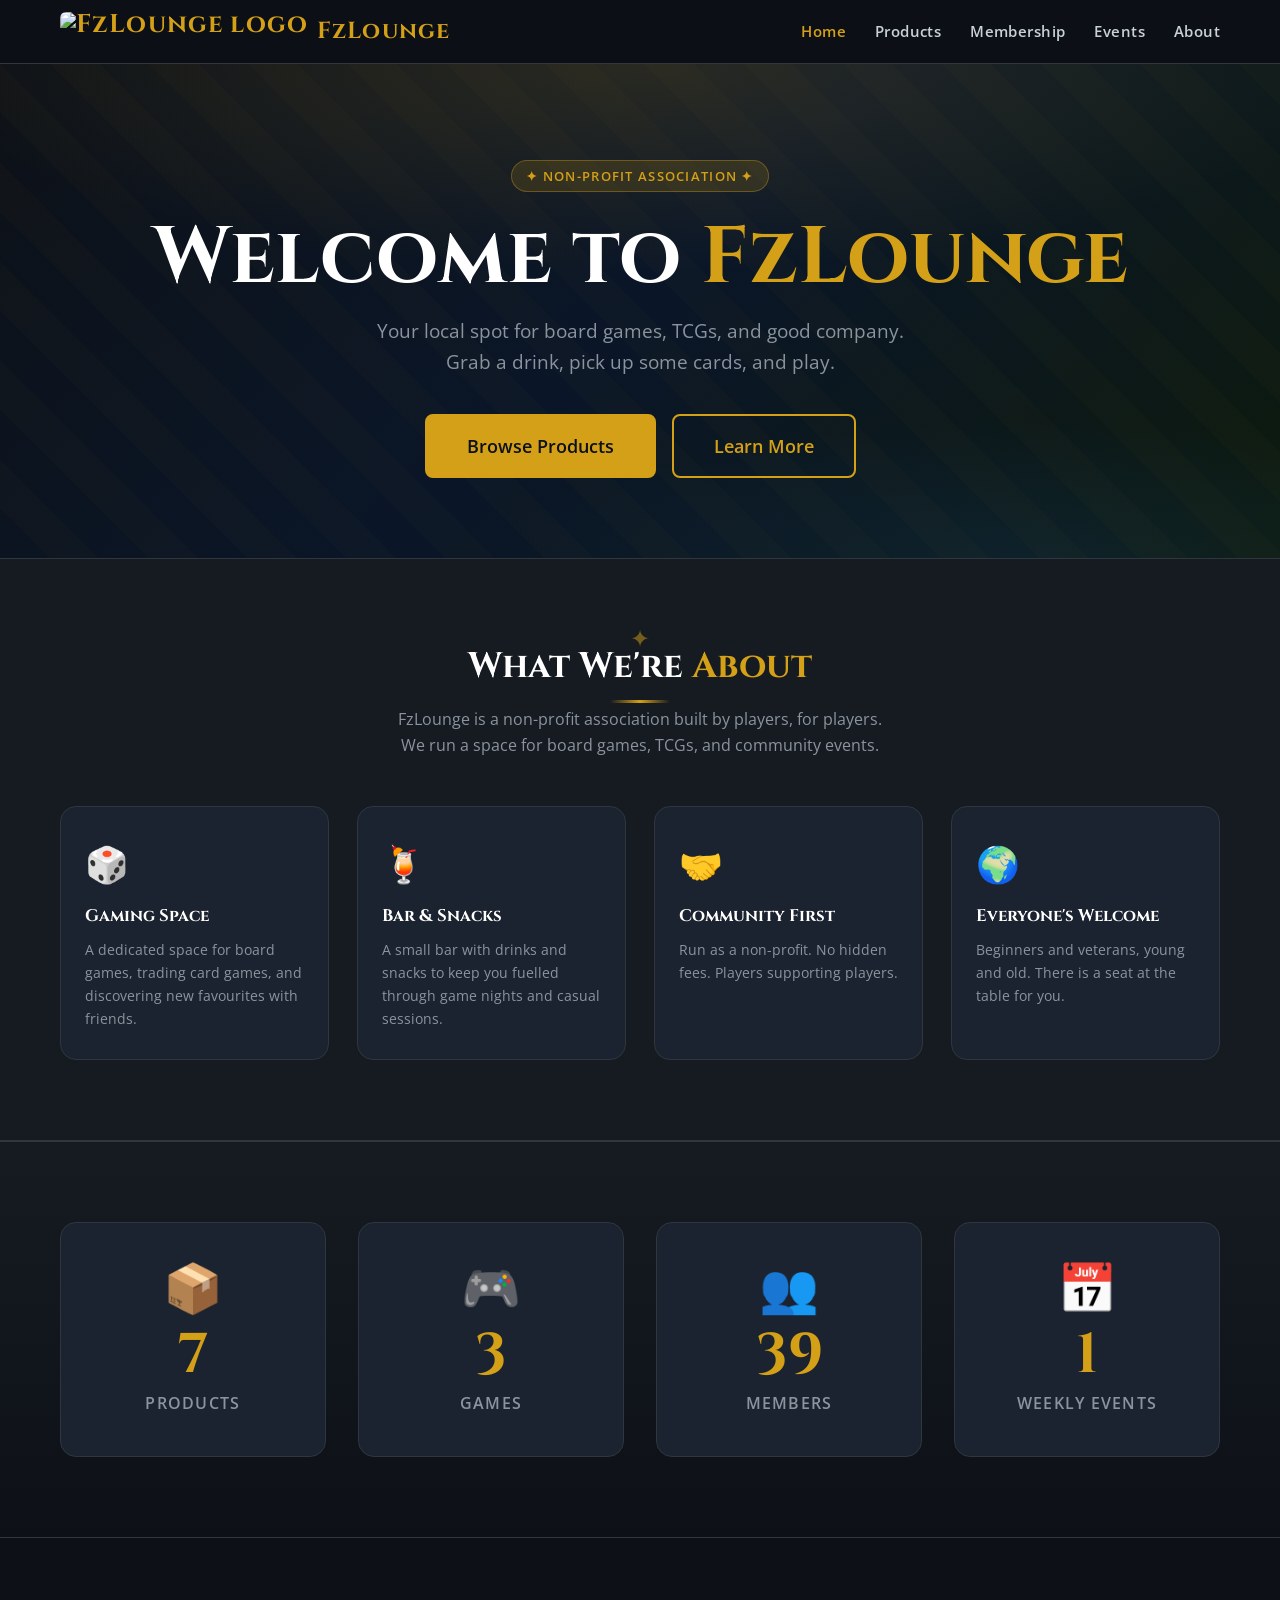
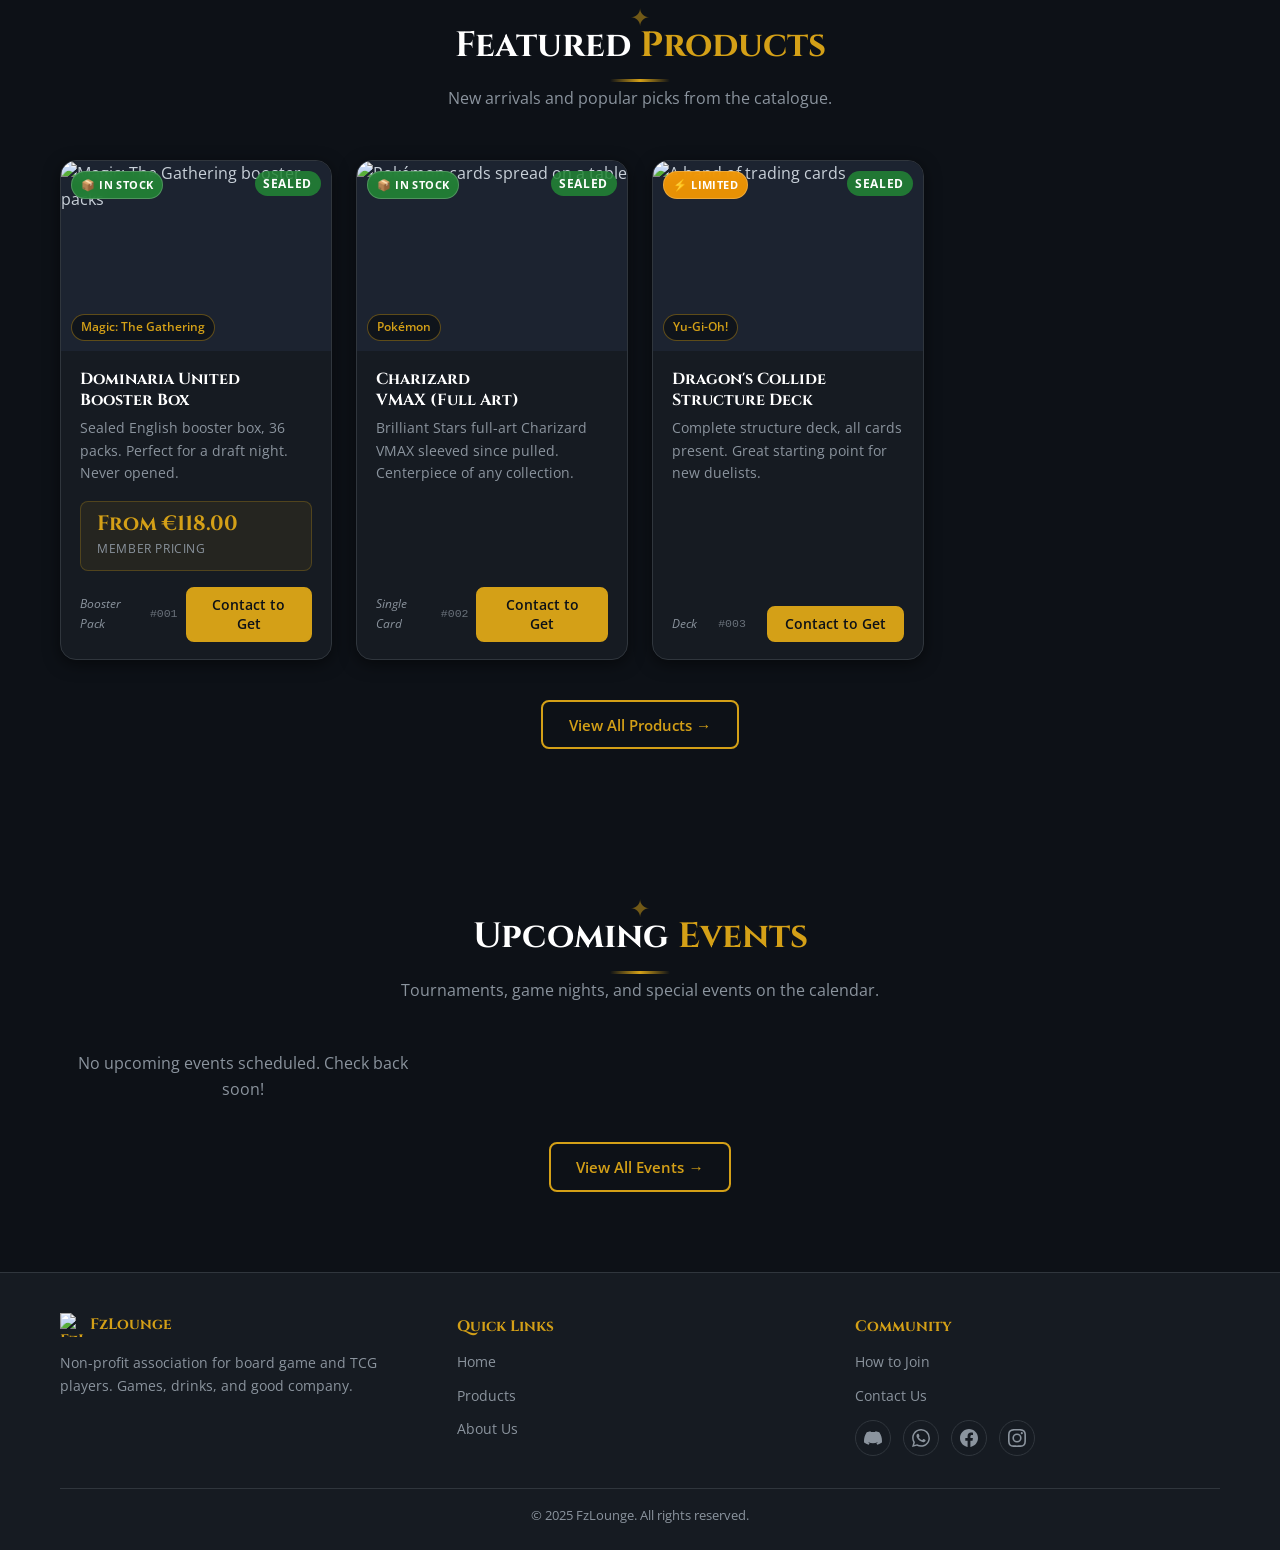
==== commit 61c90bd5: "Clean up English across site and docs: remove AI slop, fix foundingDate, professional tone" ====
--- a/index.html
+++ b/index.html
@@ -6,7 +6,7 @@
   
   <!-- SEO Meta Tags -->
   <title>FzLounge - TCG Community & Board Game Store | Magic, Pokémon, Yu-Gi-Oh!</title>
-  <meta name="description" content="FzLounge is a non-profit TCG community offering Magic: The Gathering, Pokémon, Yu-Gi-Oh!, and board games. Join tournaments, game nights, and discover sealed products. Welcome to your friendly gaming space!" />
+  <meta name="description" content="FzLounge is a non-profit TCG community and WPN store. Magic: The Gathering, Pokemon, Yu-Gi-Oh!, and board games. Tournaments, game nights, and sealed products." />
   <meta name="keywords" content="TCG, trading card games, Magic the Gathering, Pokemon, Yu-Gi-Oh, board games, game store, tournaments, FNM, Friday Night Magic, game nights, TCG community, non-profit gaming, sealed products, booster boxes, MTG, Lorcana, One Piece TCG" />
   <meta name="author" content="FzLounge" />
   <meta name="robots" content="index, follow" />
@@ -50,8 +50,8 @@
     "name": "FzLounge",
     "url": "https://mario-m-silva-alb.github.io/FzLounge.github.io/",
     "logo": "https://github.com/user-attachments/assets/5b11f5cf-b048-4a1c-aaf3-fa44133f79e3",
-    "description": "Non-profit TCG community association offering board games, trading card games, tournaments, and game nights",
-    "foundingDate": "2024",
+    "description": "Non-profit TCG association and WPN store. Board games, trading card games, tournaments, and tabletop RPGs",
+    "foundingDate": "2017",
     "sameAs": [
       "https://discord.gg/MTtNkGN",
       "https://www.instagram.com/fzlounge/",
@@ -96,8 +96,8 @@
       <div class="hero__badge">✦ Non-Profit Association ✦</div>
       <h1 class="hero__title">Welcome to <span>FzLounge</span></h1>
       <p class="hero__tagline">
-        Your friendly neighbourhood spot for board games, TCGs, and good times.<br>
-        Grab a drink, pick up some cards, and join the fun!
+        Your local spot for board games, TCGs, and good company.<br>
+        Grab a drink, pick up some cards, and play.
       </p>
       <div class="hero__cta">
         <a href="products.html" class="btn btn-primary btn-lg">Browse Products</a>
@@ -112,8 +112,8 @@
       <div class="section-header">
         <h2 class="section-title" id="mission-heading">What We're <span>About</span></h2>
         <p class="section-sub">
-          FzLounge is a non-profit association created by players, for players.
-          We provide a welcoming space to enjoy board games, TCGs, and each other's company.
+          FzLounge is a non-profit association built by players, for players.
+          We run a space for board games, TCGs, and community events.
         </p>
       </div>
 
@@ -121,22 +121,22 @@
         <div class="mission__card animate-on-scroll">
           <div class="mission__card-icon" aria-hidden="true">🎲</div>
           <h3>Gaming Space</h3>
-          <p>A dedicated space where you can play board games, trading card games, and discover new favourites with friends.</p>
+          <p>A dedicated space for board games, trading card games, and discovering new favourites with friends.</p>
         </div>
         <div class="mission__card animate-on-scroll">
           <div class="mission__card-icon" aria-hidden="true">🍹</div>
           <h3>Bar &amp; Snacks</h3>
-          <p>Enjoy a small bar stocked with drinks and snacks — the perfect fuel for game nights and casual hangouts.</p>
+          <p>A small bar with drinks and snacks to keep you fuelled through game nights and casual sessions.</p>
         </div>
         <div class="mission__card animate-on-scroll">
           <div class="mission__card-icon" aria-hidden="true">🤝</div>
           <h3>Community First</h3>
-          <p>As a non-profit, every decision puts the community first. No hidden fees — just players supporting players.</p>
+          <p>Run as a non-profit. No hidden fees. Players supporting players.</p>
         </div>
         <div class="mission__card animate-on-scroll">
           <div class="mission__card-icon" aria-hidden="true">🌍</div>
           <h3>Everyone's Welcome</h3>
-          <p>Whether you're a beginner or a seasoned player, young or old — there's a seat at the table for you.</p>
+          <p>Beginners and veterans, young and old. There is a seat at the table for you.</p>
         </div>
       </div>
     </div>
@@ -175,7 +175,7 @@
     <div class="container">
       <div class="section-header">
         <h2 class="section-title" id="featured-heading">Featured <span>Products</span></h2>
-        <p class="section-sub">A glimpse of what our community is sharing right now.</p>
+        <p class="section-sub">New arrivals and popular picks from the catalogue.</p>
       </div>
 
       <!-- Featured cards rendered dynamically from data/products.json (featured: true) -->
@@ -193,7 +193,7 @@
     <div class="container">
       <div class="section-header">
         <h2 class="section-title" id="upcoming-heading">Upcoming <span>Events</span></h2>
-        <p class="section-sub">Join us for tournaments, game nights, and special events!</p>
+        <p class="section-sub">Tournaments, game nights, and special events on the calendar.</p>
       </div>
 
       <div class="upcoming-events-grid" id="upcoming-events-grid">
@@ -212,7 +212,7 @@
       <div class="footer__inner">
         <div class="footer__col">
           <h4><img src="https://github.com/user-attachments/assets/5b11f5cf-b048-4a1c-aaf3-fa44133f79e3" alt="FzLounge logo" width="24" height="24" style="vertical-align:middle" /> FzLounge</h4>
-          <p>A non-profit association for board game and TCG players — come play, have fun, and enjoy a drink!</p>
+          <p>Non-profit association for board game and TCG players. Games, drinks, and good company.</p>
         </div>
         <div class="footer__col">
           <h4>Quick Links</h4>
@@ -245,7 +245,7 @@
         </div>
       </div>
       <div class="footer__bottom">
-        <p>© 2026 FzLounge – All rights reserved. Built with ❤️ for the TCG community.</p>
+        <p>© 2025 FzLounge. All rights reserved.</p>
       </div>
     </div>
   </footer>
--- a/css/style.css
+++ b/css/style.css
@@ -1003,66 +1003,107 @@
 .story-timeline {
   display: flex;
   flex-direction: column;
-  gap: 2rem;
+  gap: 0;
   position: relative;
+  padding-left: 2rem;
 }
 
 .story-timeline::before {
   content: '';
   position: absolute;
-  left: 48px;
-  top: 40px;
-  bottom: 40px;
+  left: 7px;
+  top: 24px;
+  bottom: 24px;
   width: 2px;
-  background: linear-gradient(to bottom, var(--color-primary), transparent);
+  background: linear-gradient(to bottom, var(--color-primary), var(--color-primary-dk), transparent);
 }
 
 .timeline-item {
   display: grid;
-  grid-template-columns: auto 1fr;
+  grid-template-columns: 140px 1fr;
   gap: 2rem;
   align-items: start;
+  position: relative;
+  padding-bottom: 2.5rem;
+}
+
+.timeline-item:last-child {
+  padding-bottom: 0;
+}
+
+.timeline-marker {
+  display: flex;
+  flex-direction: column;
+  align-items: center;
+  gap: 0.5rem;
+  position: relative;
+}
+
+.timeline-dot {
+  width: 16px;
+  height: 16px;
+  background: var(--color-surface);
+  border: 3px solid var(--color-primary);
+  border-radius: 50%;
+  position: absolute;
+  left: -2rem;
+  top: 8px;
+  transform: translateX(-50%);
+  z-index: 2;
+  transition: all 0.3s ease;
+}
+
+.timeline-dot--active {
+  background: var(--color-primary);
+  box-shadow: 0 0 12px rgba(212, 160, 23, 0.6), 0 0 24px rgba(212, 160, 23, 0.3);
+  animation: pulse-dot 2s infinite;
+}
+
+@keyframes pulse-dot {
+  0%, 100% { box-shadow: 0 0 12px rgba(212, 160, 23, 0.6), 0 0 24px rgba(212, 160, 23, 0.3); }
+  50% { box-shadow: 0 0 18px rgba(212, 160, 23, 0.8), 0 0 36px rgba(212, 160, 23, 0.4); }
 }
 
 .timeline-year {
   font-family: var(--font-heading);
-  font-size: 2rem;
+  font-size: 1.3rem;
   font-weight: 700;
   color: var(--color-primary);
   min-width: 100px;
+  text-align: left;
+}
+
+.timeline-content {
+  background: var(--color-surface);
+  padding: 1.75rem;
+  border-radius: var(--radius-lg);
+  border: 1px solid var(--color-border);
+  border-left: 3px solid var(--color-primary);
+  transition: transform 0.3s ease, box-shadow 0.3s ease, border-color 0.3s ease;
   position: relative;
-  z-index: 1;
-}
-
-.timeline-year::after {
+}
+
+.timeline-content::before {
   content: '';
   position: absolute;
-  right: -26px;
-  top: 50%;
-  width: 16px;
-  height: 16px;
-  background: var(--color-primary);
-  border-radius: 50%;
-  transform: translateY(-50%);
-  box-shadow: 0 0 0 4px var(--color-bg), 0 0 0 6px var(--color-primary);
-}
-
-.timeline-content {
-  background: var(--color-surface);
-  padding: 1.5rem;
-  border-radius: var(--radius-md);
-  border-left: 3px solid var(--color-primary);
-  transition: transform 0.2s, box-shadow 0.2s;
+  left: -10px;
+  top: 16px;
+  width: 0;
+  height: 0;
+  border-top: 8px solid transparent;
+  border-bottom: 8px solid transparent;
+  border-right: 8px solid var(--color-surface);
 }
 
 .timeline-content:hover {
-  transform: translateX(4px);
-  box-shadow: 0 4px 16px rgba(212, 160, 23, 0.2);
+  transform: translateX(6px);
+  box-shadow: 0 8px 24px rgba(212, 160, 23, 0.15);
+  border-color: var(--color-primary);
 }
 
 .timeline-content h3 {
   font-family: var(--font-heading);
-  font-size: 1.4rem;
+  font-size: 1.3rem;
   color: var(--color-white);
   margin-bottom: 0.75rem;
 }
@@ -1070,6 +1111,7 @@
 .timeline-content p {
   color: var(--color-text);
   line-height: 1.8;
+  font-size: 0.95rem;
 }
 
 /* Games Showcase */
@@ -1157,6 +1199,17 @@
   max-width: 100%;
 }
 
+a.game-badge {
+  text-decoration: none;
+  color: var(--color-text);
+  cursor: pointer;
+}
+
+a.game-badge:hover {
+  text-decoration: none;
+  color: var(--color-bg);
+}
+
 .game-badge:hover {
   background: var(--color-primary);
   color: var(--color-bg);
@@ -1185,23 +1238,33 @@
 
 /* Mobile Responsive for Timeline */
 @media (max-width: 768px) {
+  .story-timeline {
+    padding-left: 1.5rem;
+  }
+
   .story-timeline::before {
-    left: 14px;
+    left: 7px;
   }
   
   .timeline-item {
     grid-template-columns: 1fr;
     gap: 0.5rem;
+    padding-bottom: 2rem;
   }
   
   .timeline-year {
-    font-size: 1.5rem;
+    font-size: 1.1rem;
     min-width: auto;
   }
   
-  .timeline-year::after {
-    right: auto;
-    left: -20px;
+  .timeline-dot {
+    left: -1.5rem;
+    width: 12px;
+    height: 12px;
+  }
+
+  .timeline-content::before {
+    display: none;
   }
   
   .games-grid {
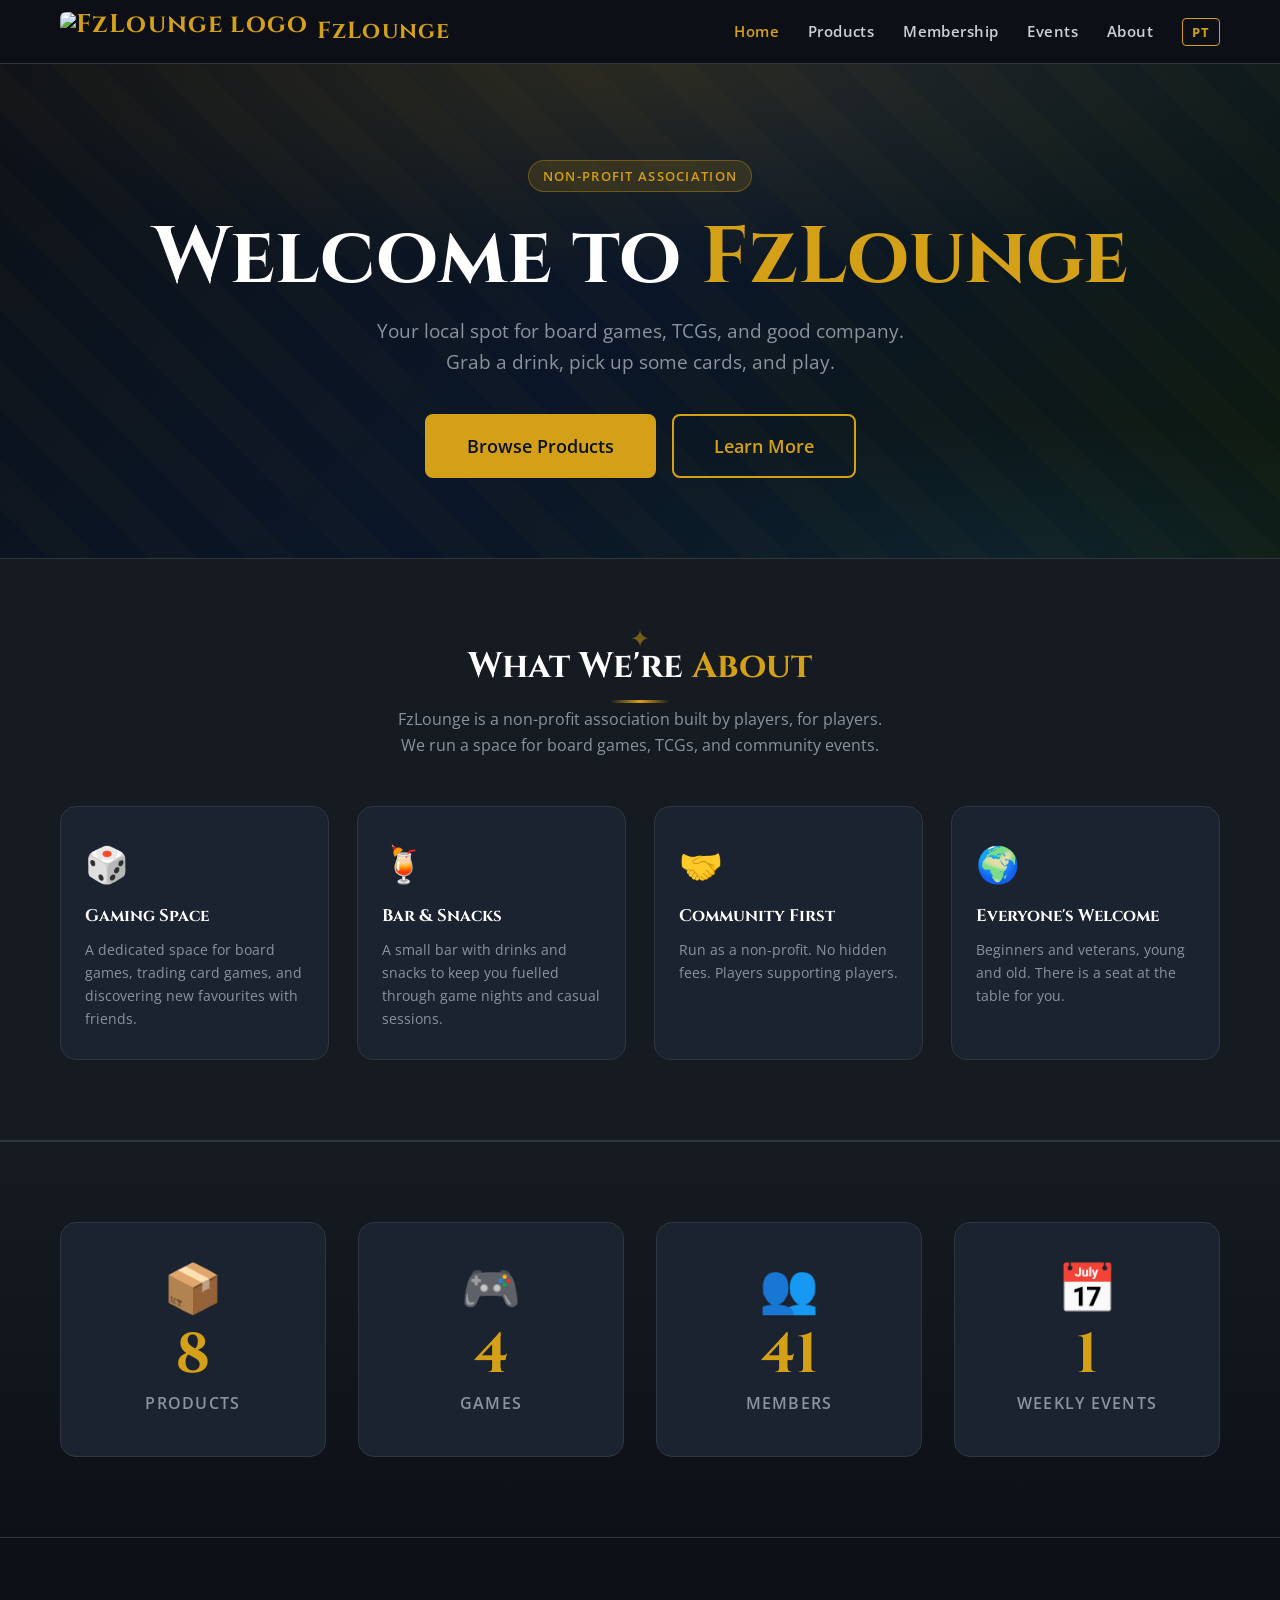
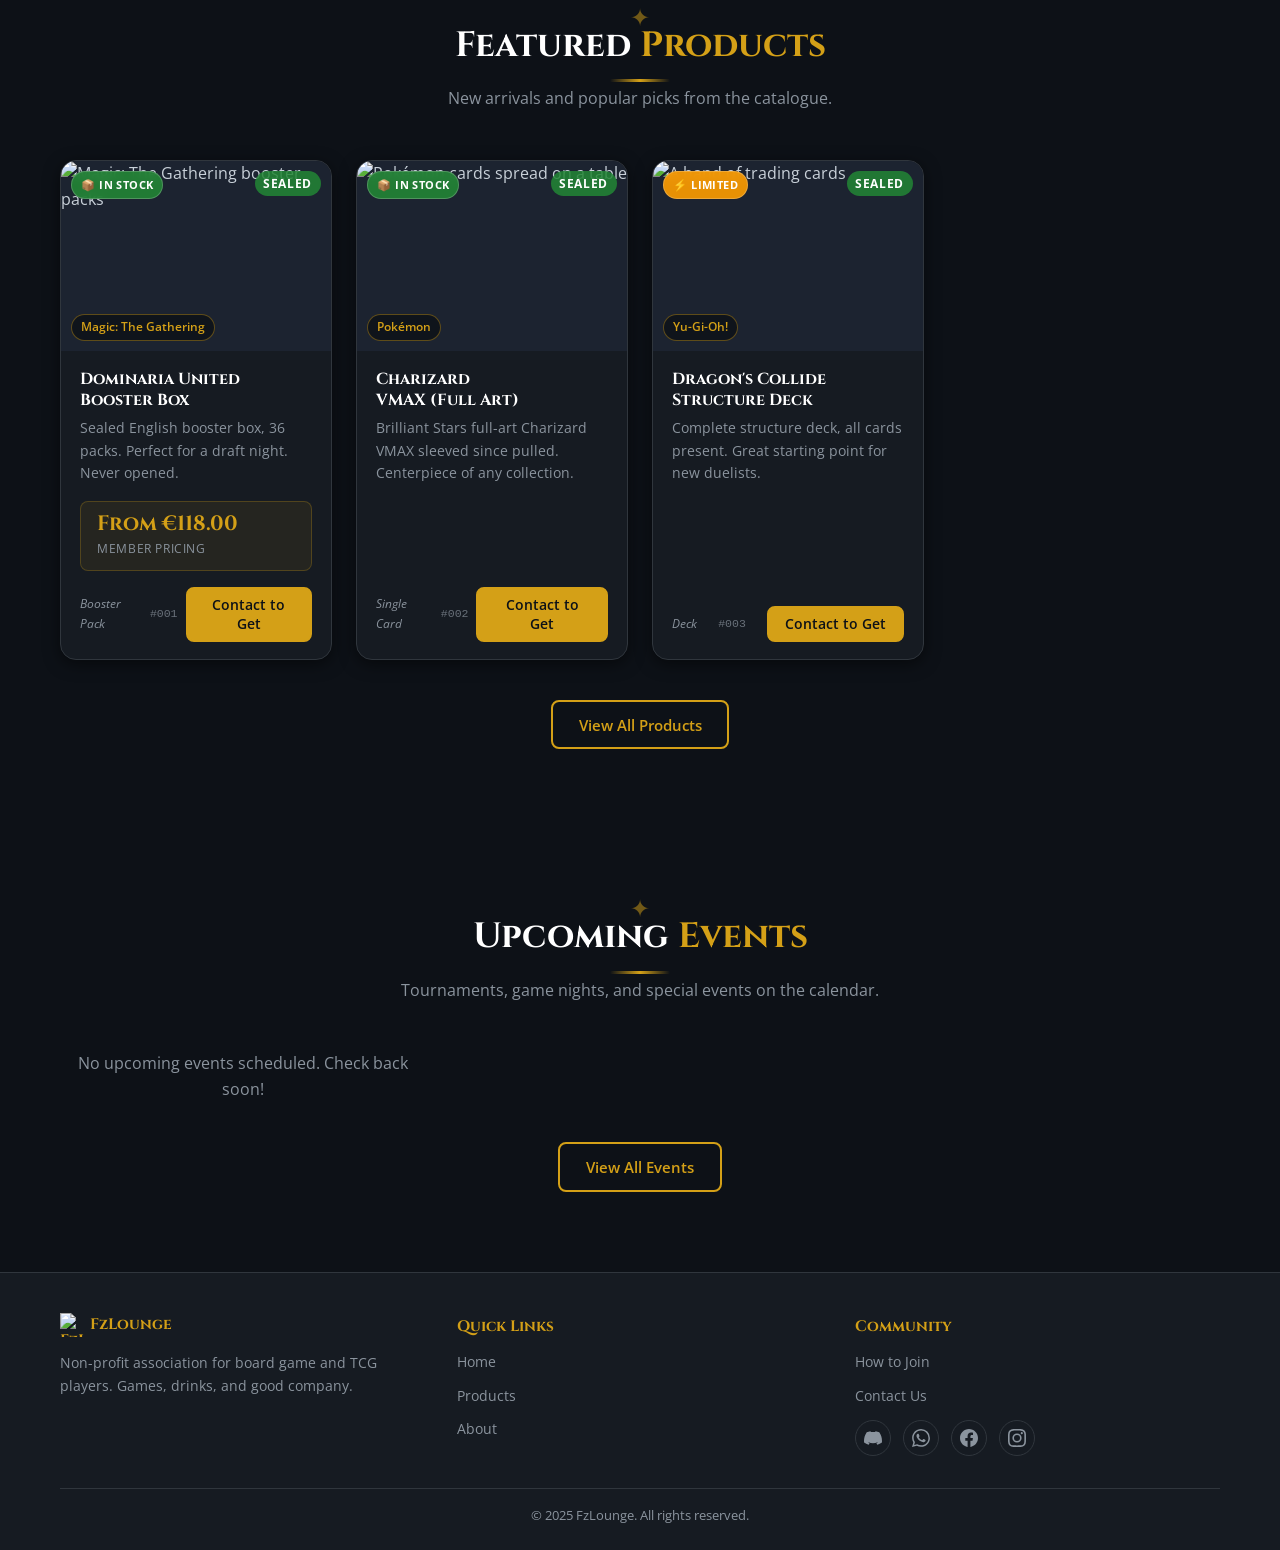
==== commit f08f8494: "Add i18n system: EN/PT language switcher with data-i18n attributes across all pages" ====
--- a/index.html
+++ b/index.html
@@ -81,11 +81,12 @@
       </button>
 
       <ul class="navbar__links" id="nav-links" role="list">
-        <li><a href="index.html" class="active">Home</a></li>
-        <li><a href="products.html">Products</a></li>
-        <li><a href="tiers.html">Membership</a></li>
-        <li><a href="events.html">Events</a></li>
-        <li><a href="about.html">About</a></li>
+        <li><a href="index.html" class="active" data-i18n="nav.home">Home</a></li>
+        <li><a href="products.html" data-i18n="nav.products">Products</a></li>
+        <li><a href="tiers.html" data-i18n="nav.membership">Membership</a></li>
+        <li><a href="events.html" data-i18n="nav.events">Events</a></li>
+        <li><a href="about.html" data-i18n="nav.about">About</a></li>
+        <li><button id="lang-switcher" class="lang-switcher" aria-label="Mudar para Portugues">PT</button></li>
       </ul>
     </div>
   </nav>
@@ -93,15 +94,15 @@
   <!-- ===================== HERO ===================== -->
   <header class="hero" role="banner">
     <div class="container">
-      <div class="hero__badge">✦ Non-Profit Association ✦</div>
-      <h1 class="hero__title">Welcome to <span>FzLounge</span></h1>
-      <p class="hero__tagline">
+      <div class="hero__badge" data-i18n="hero.badge.index">✦ Non-Profit Association ✦</div>
+      <h1 class="hero__title" data-i18n="hero.title.index">Welcome to <span>FzLounge</span></h1>
+      <p class="hero__tagline" data-i18n="hero.tagline.index">
         Your local spot for board games, TCGs, and good company.<br>
         Grab a drink, pick up some cards, and play.
       </p>
       <div class="hero__cta">
-        <a href="products.html" class="btn btn-primary btn-lg">Browse Products</a>
-        <a href="about.html" class="btn btn-outline btn-lg">Learn More</a>
+        <a href="products.html" class="btn btn-primary btn-lg" data-i18n="hero.cta.products">Browse Products</a>
+        <a href="about.html" class="btn btn-outline btn-lg" data-i18n="hero.cta.about">Learn More</a>
       </div>
     </div>
   </header>
@@ -110,8 +111,8 @@
   <section class="mission" aria-labelledby="mission-heading">
     <div class="container">
       <div class="section-header">
-        <h2 class="section-title" id="mission-heading">What We're <span>About</span></h2>
-        <p class="section-sub">
+        <h2 class="section-title" id="mission-heading" data-i18n="mission.title">What We're <span>About</span></h2>
+        <p class="section-sub" data-i18n="mission.sub">
           FzLounge is a non-profit association built by players, for players.
           We run a space for board games, TCGs, and community events.
         </p>
@@ -120,23 +121,23 @@
       <div class="mission__grid">
         <div class="mission__card animate-on-scroll">
           <div class="mission__card-icon" aria-hidden="true">🎲</div>
-          <h3>Gaming Space</h3>
-          <p>A dedicated space for board games, trading card games, and discovering new favourites with friends.</p>
+          <h3 data-i18n="mission.gaming.title">Gaming Space</h3>
+          <p data-i18n="mission.gaming.desc">A dedicated space for board games, trading card games, and discovering new favourites with friends.</p>
         </div>
         <div class="mission__card animate-on-scroll">
           <div class="mission__card-icon" aria-hidden="true">🍹</div>
-          <h3>Bar &amp; Snacks</h3>
-          <p>A small bar with drinks and snacks to keep you fuelled through game nights and casual sessions.</p>
+          <h3 data-i18n="mission.bar.title">Bar &amp; Snacks</h3>
+          <p data-i18n="mission.bar.desc">A small bar with drinks and snacks to keep you fuelled through game nights and casual sessions.</p>
         </div>
         <div class="mission__card animate-on-scroll">
           <div class="mission__card-icon" aria-hidden="true">🤝</div>
-          <h3>Community First</h3>
-          <p>Run as a non-profit. No hidden fees. Players supporting players.</p>
+          <h3 data-i18n="mission.community.title">Community First</h3>
+          <p data-i18n="mission.community.desc">Run as a non-profit. No hidden fees. Players supporting players.</p>
         </div>
         <div class="mission__card animate-on-scroll">
           <div class="mission__card-icon" aria-hidden="true">🌍</div>
-          <h3>Everyone's Welcome</h3>
-          <p>Beginners and veterans, young and old. There is a seat at the table for you.</p>
+          <h3 data-i18n="mission.welcome.title">Everyone's Welcome</h3>
+          <p data-i18n="mission.welcome.desc">Beginners and veterans, young and old. There is a seat at the table for you.</p>
         </div>
       </div>
     </div>
@@ -149,22 +150,22 @@
         <div class="stat-card animate-on-scroll">
           <div class="stat-icon">📦</div>
           <div class="stat-number" data-target="20">0</div>
-          <div class="stat-label">Products</div>
+          <div class="stat-label" data-i18n="stats.products">Products</div>
         </div>
         <div class="stat-card animate-on-scroll">
           <div class="stat-icon">🎮</div>
           <div class="stat-number" data-target="10">0</div>
-          <div class="stat-label">Games</div>
+          <div class="stat-label" data-i18n="stats.games">Games</div>
         </div>
         <div class="stat-card animate-on-scroll">
           <div class="stat-icon">👥</div>
           <div class="stat-number" data-target="100">0</div>
-          <div class="stat-label">Members</div>
+          <div class="stat-label" data-i18n="stats.members">Members</div>
         </div>
         <div class="stat-card animate-on-scroll">
           <div class="stat-icon">📅</div>
           <div class="stat-number" data-target="4">0</div>
-          <div class="stat-label">Weekly Events</div>
+          <div class="stat-label" data-i18n="stats.events">Weekly Events</div>
         </div>
       </div>
     </div>
@@ -174,8 +175,8 @@
   <section class="featured" aria-labelledby="featured-heading">
     <div class="container">
       <div class="section-header">
-        <h2 class="section-title" id="featured-heading">Featured <span>Products</span></h2>
-        <p class="section-sub">New arrivals and popular picks from the catalogue.</p>
+        <h2 class="section-title" id="featured-heading" data-i18n="featured.title">Featured <span>Products</span></h2>
+        <p class="section-sub" data-i18n="featured.sub">New arrivals and popular picks from the catalogue.</p>
       </div>
 
       <!-- Featured cards rendered dynamically from data/products.json (featured: true) -->
@@ -183,7 +184,7 @@
       </div>
 
       <div class="text-center mt-2" style="margin-top:2.5rem;">
-        <a href="products.html" class="btn btn-outline">View All Products →</a>
+        <a href="products.html" class="btn btn-outline" data-i18n="featured.viewall">View All Products →</a>
       </div>
     </div>
   </section>
@@ -192,8 +193,8 @@
   <section class="upcoming-events" aria-labelledby="upcoming-heading">
     <div class="container">
       <div class="section-header">
-        <h2 class="section-title" id="upcoming-heading">Upcoming <span>Events</span></h2>
-        <p class="section-sub">Tournaments, game nights, and special events on the calendar.</p>
+        <h2 class="section-title" id="upcoming-heading" data-i18n="upcoming.title">Upcoming <span>Events</span></h2>
+        <p class="section-sub" data-i18n="upcoming.sub">Tournaments, game nights, and special events on the calendar.</p>
       </div>
 
       <div class="upcoming-events-grid" id="upcoming-events-grid">
@@ -201,7 +202,7 @@
       </div>
 
       <div class="text-center mt-2" style="margin-top:2.5rem;">
-        <a href="events.html" class="btn btn-outline">View All Events →</a>
+        <a href="events.html" class="btn btn-outline" data-i18n="upcoming.viewall">View All Events →</a>
       </div>
     </div>
   </section>
@@ -212,21 +213,21 @@
       <div class="footer__inner">
         <div class="footer__col">
           <h4><img src="https://github.com/user-attachments/assets/5b11f5cf-b048-4a1c-aaf3-fa44133f79e3" alt="FzLounge logo" width="24" height="24" style="vertical-align:middle" /> FzLounge</h4>
-          <p>Non-profit association for board game and TCG players. Games, drinks, and good company.</p>
+          <p data-i18n="footer.desc">Non-profit association for board game and TCG players. Games, drinks, and good company.</p>
         </div>
         <div class="footer__col">
-          <h4>Quick Links</h4>
+          <h4 data-i18n="footer.quicklinks">Quick Links</h4>
           <ul>
-            <li><a href="index.html">Home</a></li>
-            <li><a href="products.html">Products</a></li>
-            <li><a href="about.html">About Us</a></li>
+            <li><a href="index.html" data-i18n="nav.home">Home</a></li>
+            <li><a href="products.html" data-i18n="nav.products">Products</a></li>
+            <li><a href="about.html" data-i18n="nav.about">About Us</a></li>
           </ul>
         </div>
         <div class="footer__col">
-          <h4>Community</h4>
+          <h4 data-i18n="footer.community">Community</h4>
           <ul>
-            <li><a href="about.html#join">How to Join</a></li>
-            <li><a href="about.html#contact">Contact Us</a></li>
+            <li><a href="about.html#join" data-i18n="footer.howtojoin">How to Join</a></li>
+            <li><a href="about.html#contact" data-i18n="footer.contact">Contact Us</a></li>
           </ul>
           <div class="footer__social" aria-label="Social media links">
             <a href="https://discord.gg/MTtNkGN" target="_blank" rel="noopener noreferrer" aria-label="Discord">
@@ -245,7 +246,7 @@
         </div>
       </div>
       <div class="footer__bottom">
-        <p>© 2025 FzLounge. All rights reserved.</p>
+                <p data-i18n="footer.copyright">© 2025 FzLounge. All rights reserved.</p>
       </div>
     </div>
   </footer>
@@ -280,5 +281,6 @@
   </div>
 
   <script src="js/main.js"></script>
+  <script src="js/i18n.js"></script>
 </body>
 </html>
--- a/css/style.css
+++ b/css/style.css
@@ -154,6 +154,25 @@
 }
 .navbar__links a:hover,
 .navbar__links a.active { color: var(--color-primary); text-decoration: none; }
+
+/* Language Switcher */
+.lang-switcher {
+  background: transparent;
+  border: 1px solid var(--color-primary);
+  color: var(--color-primary);
+  padding: 0.25rem 0.6rem;
+  border-radius: var(--radius-sm);
+  font-size: 0.8rem;
+  font-weight: 700;
+  cursor: pointer;
+  transition: background 0.2s, color 0.2s;
+  letter-spacing: 0.5px;
+}
+
+.lang-switcher:hover {
+  background: var(--color-primary);
+  color: var(--color-bg);
+}
 
 .navbar__toggle {
   display: none;
